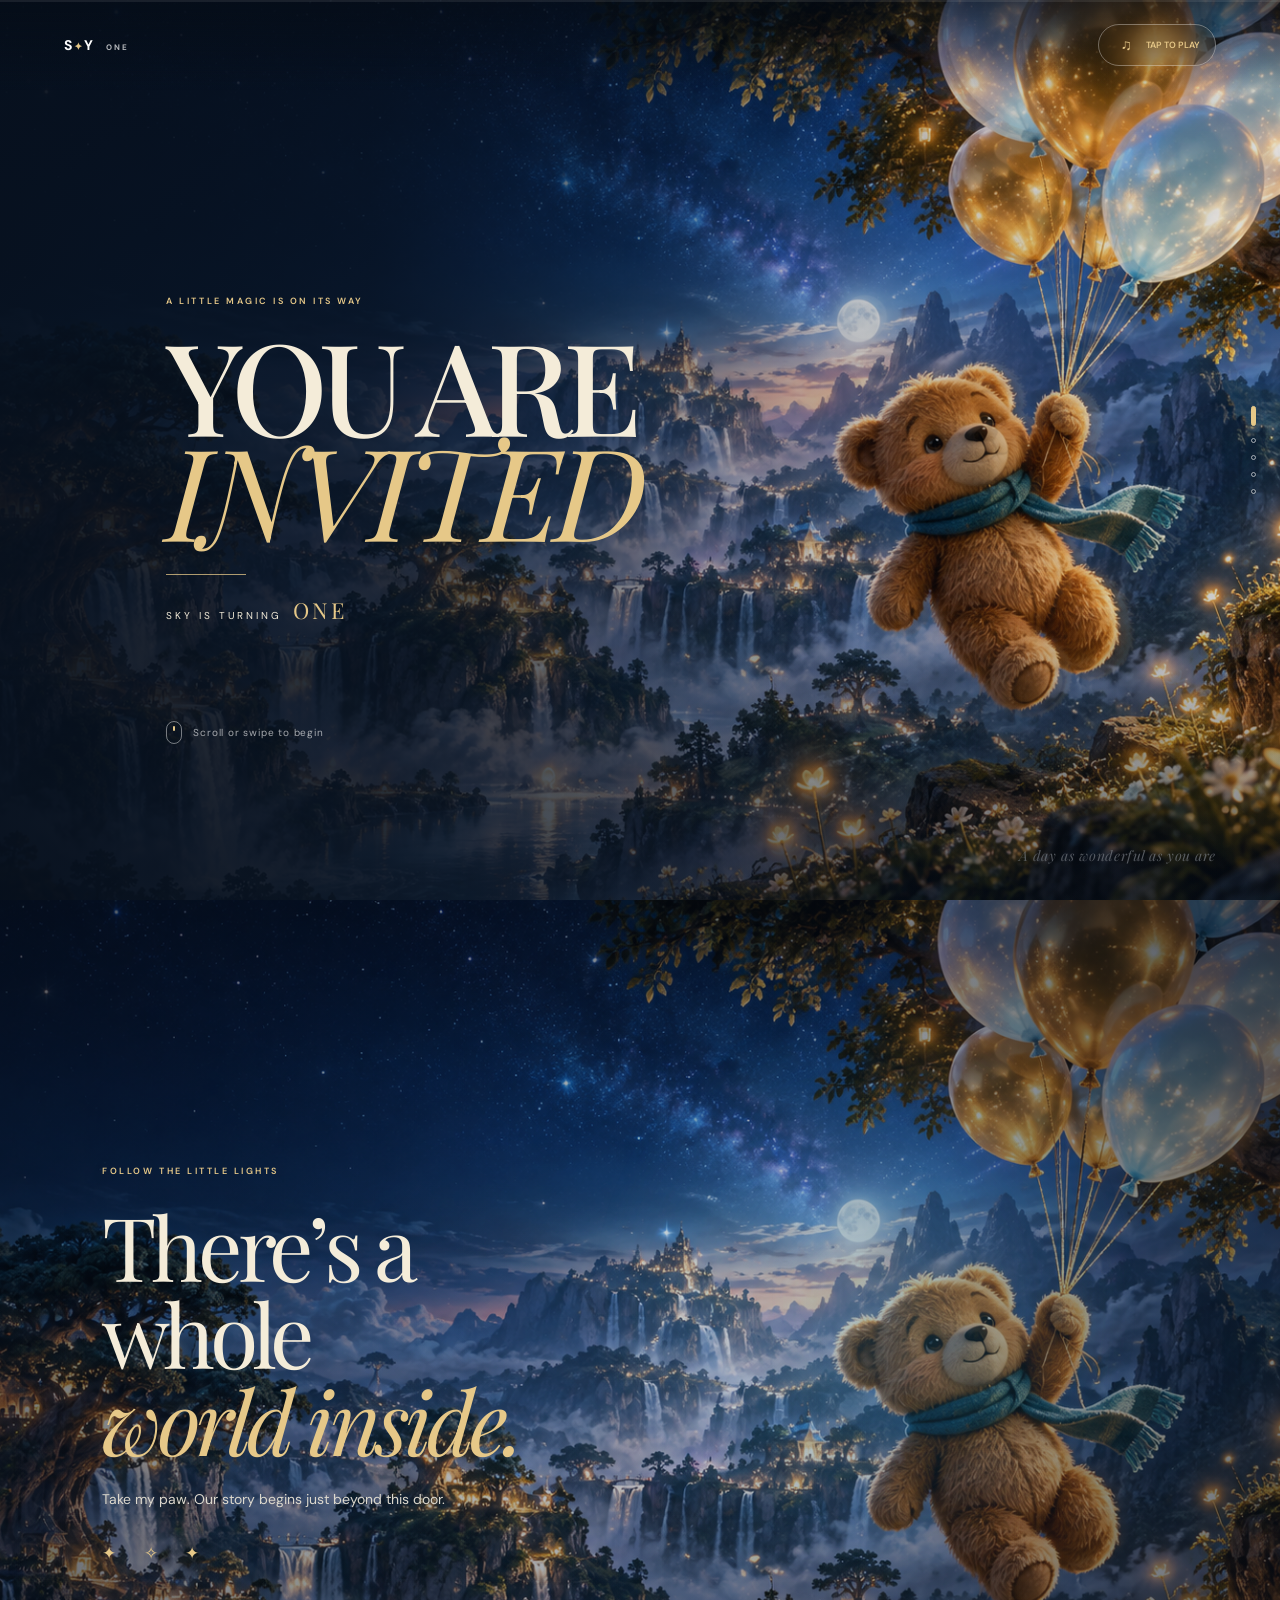
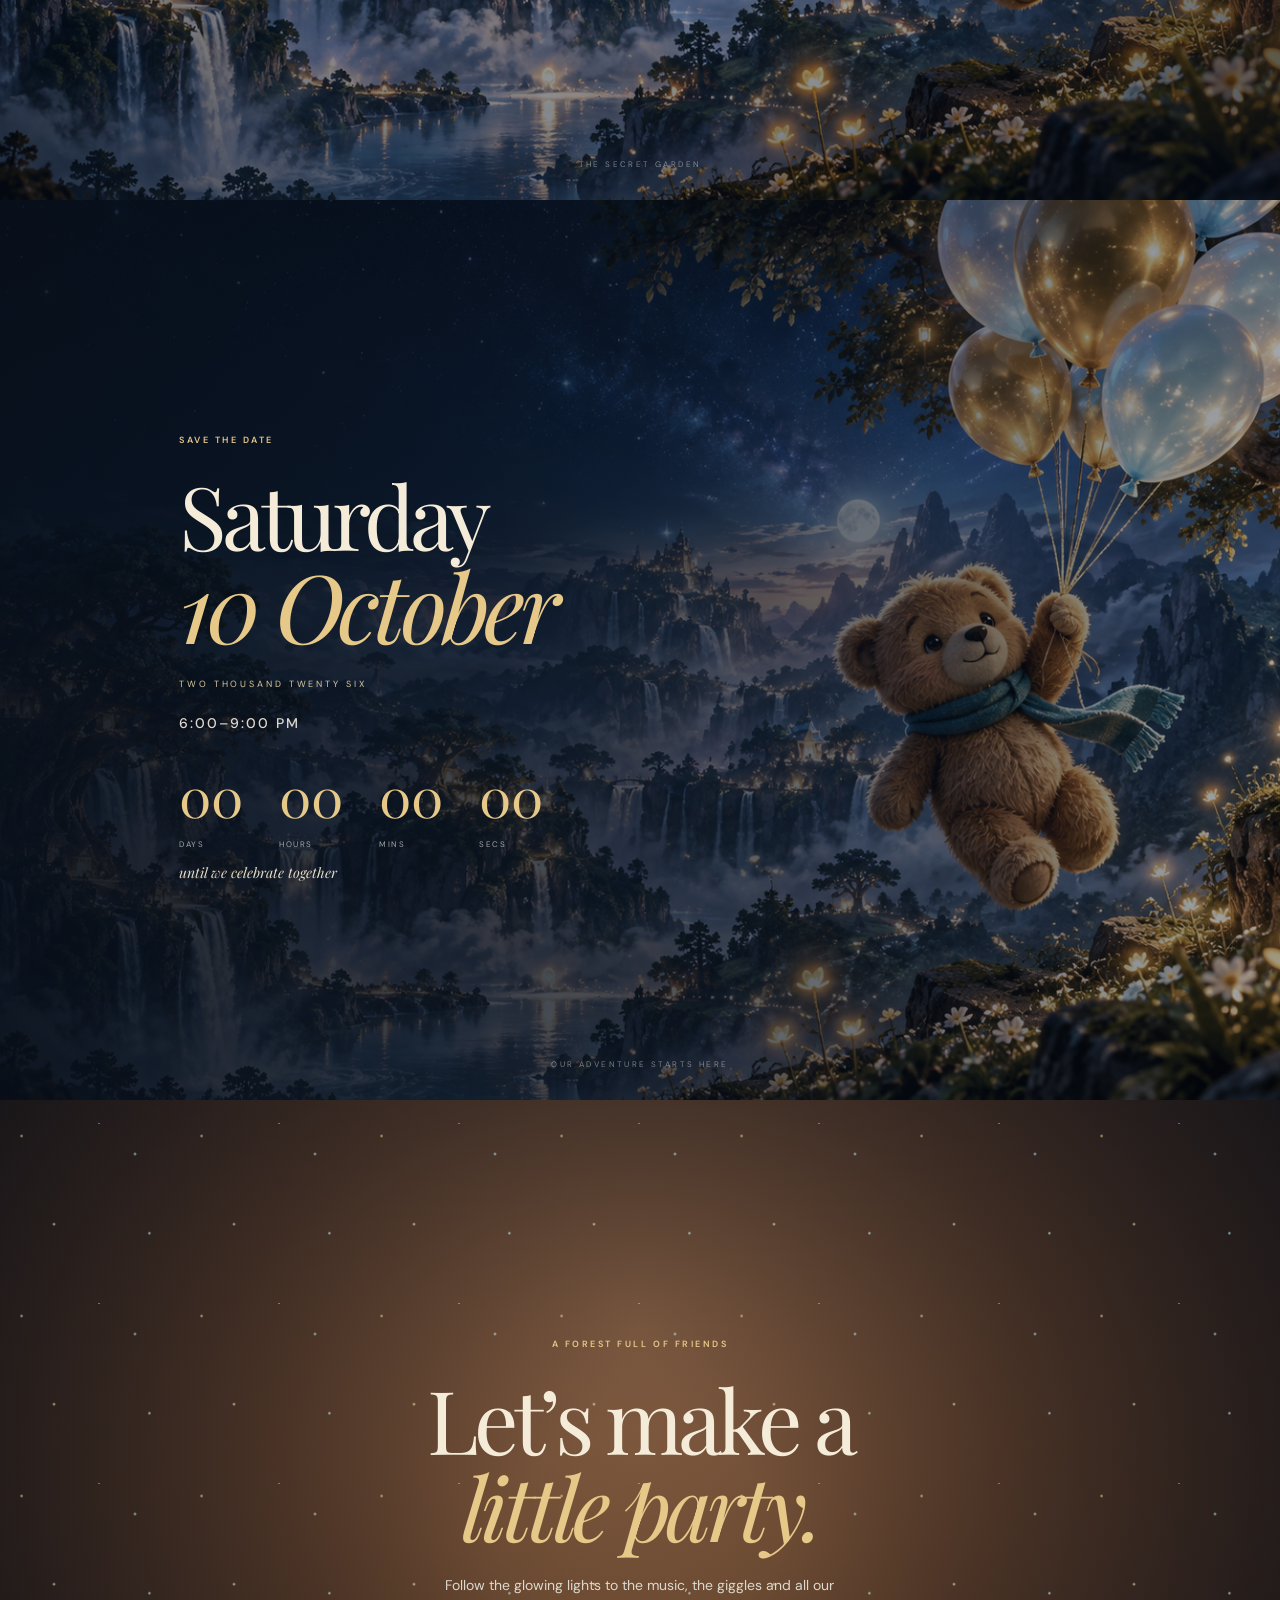
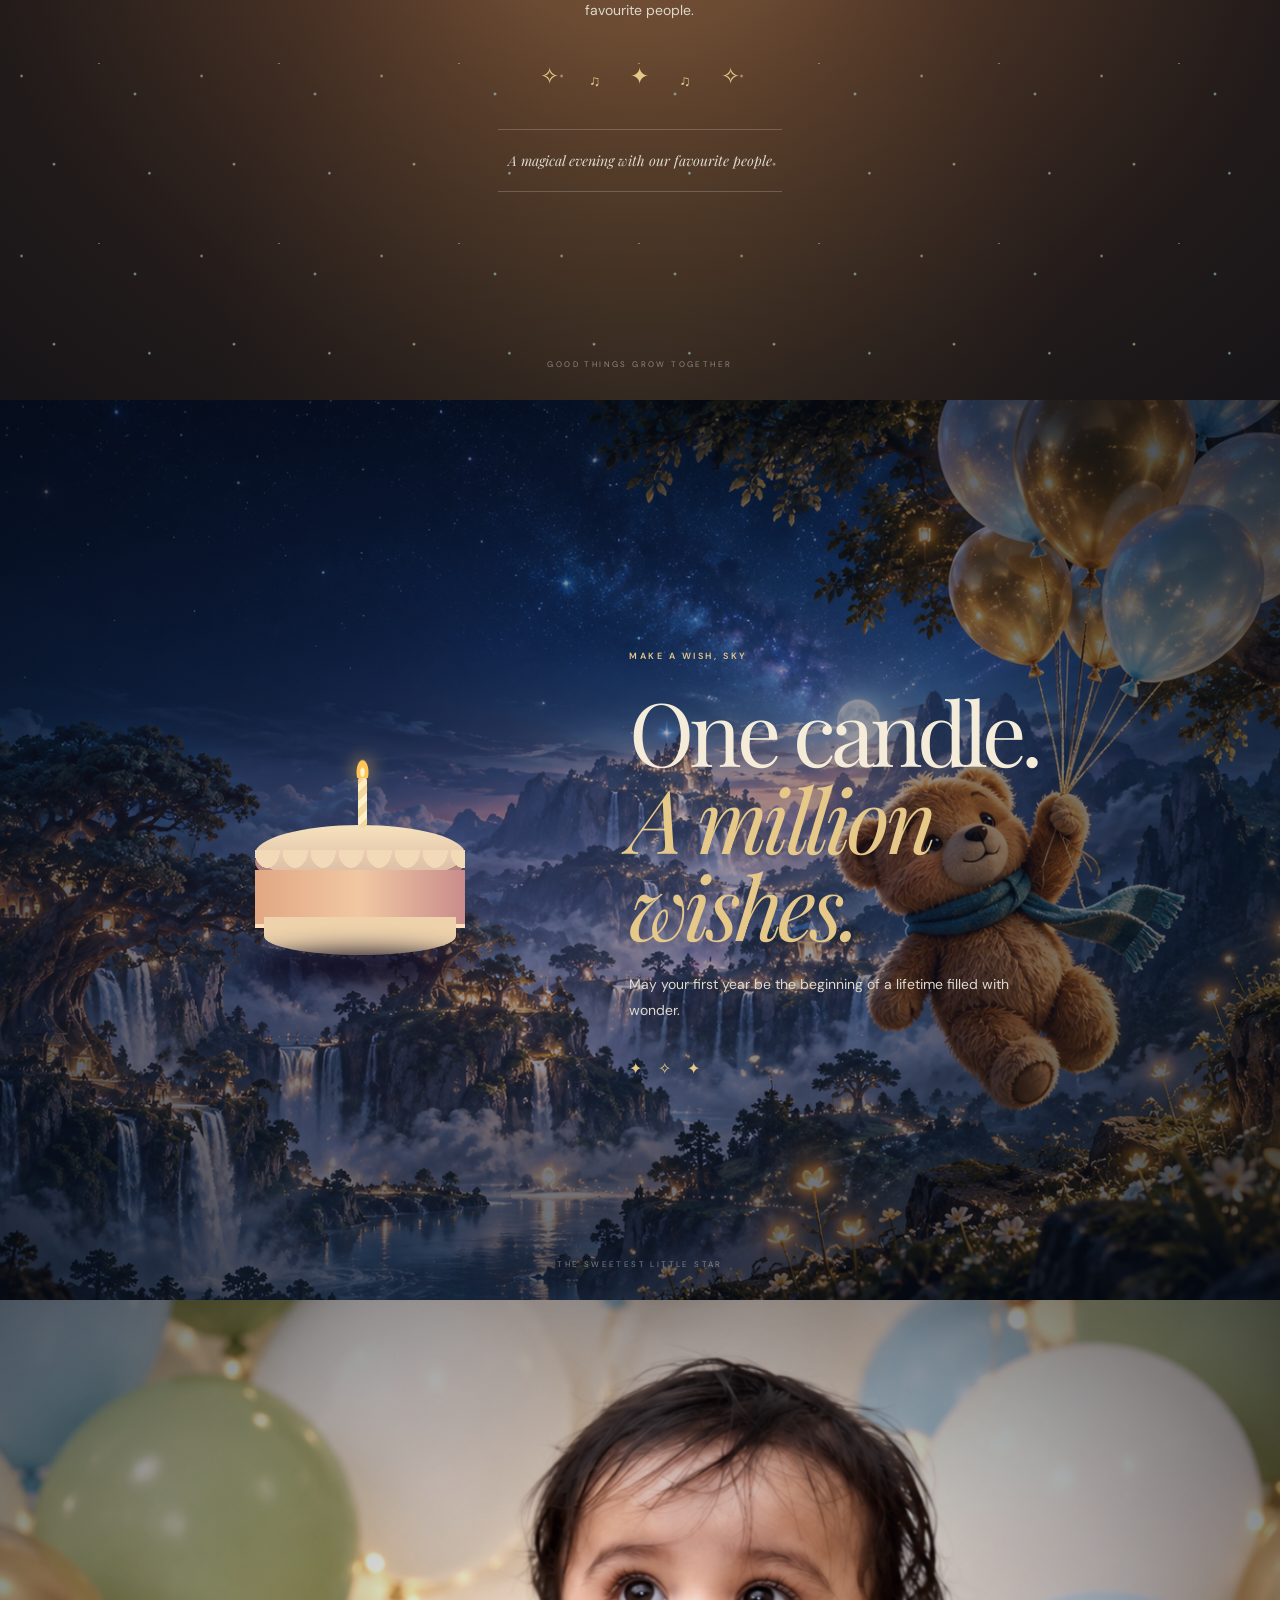
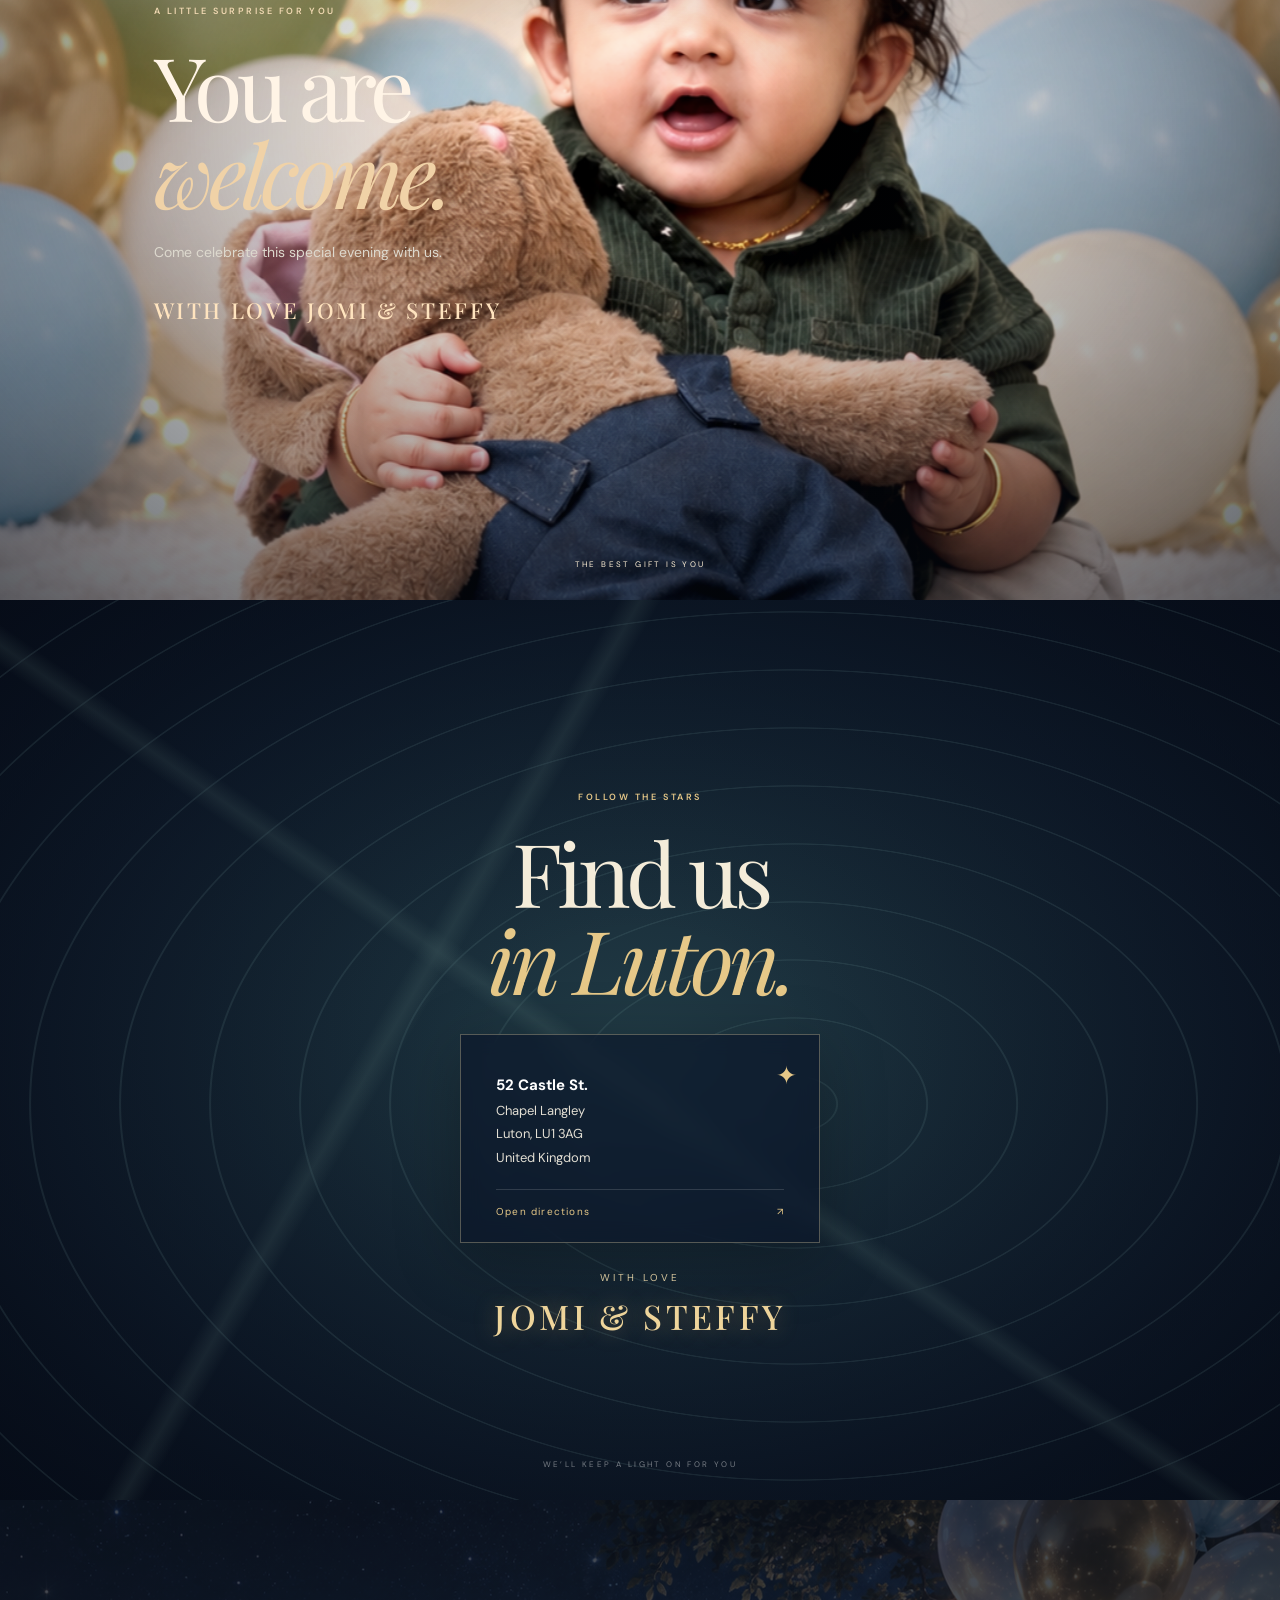
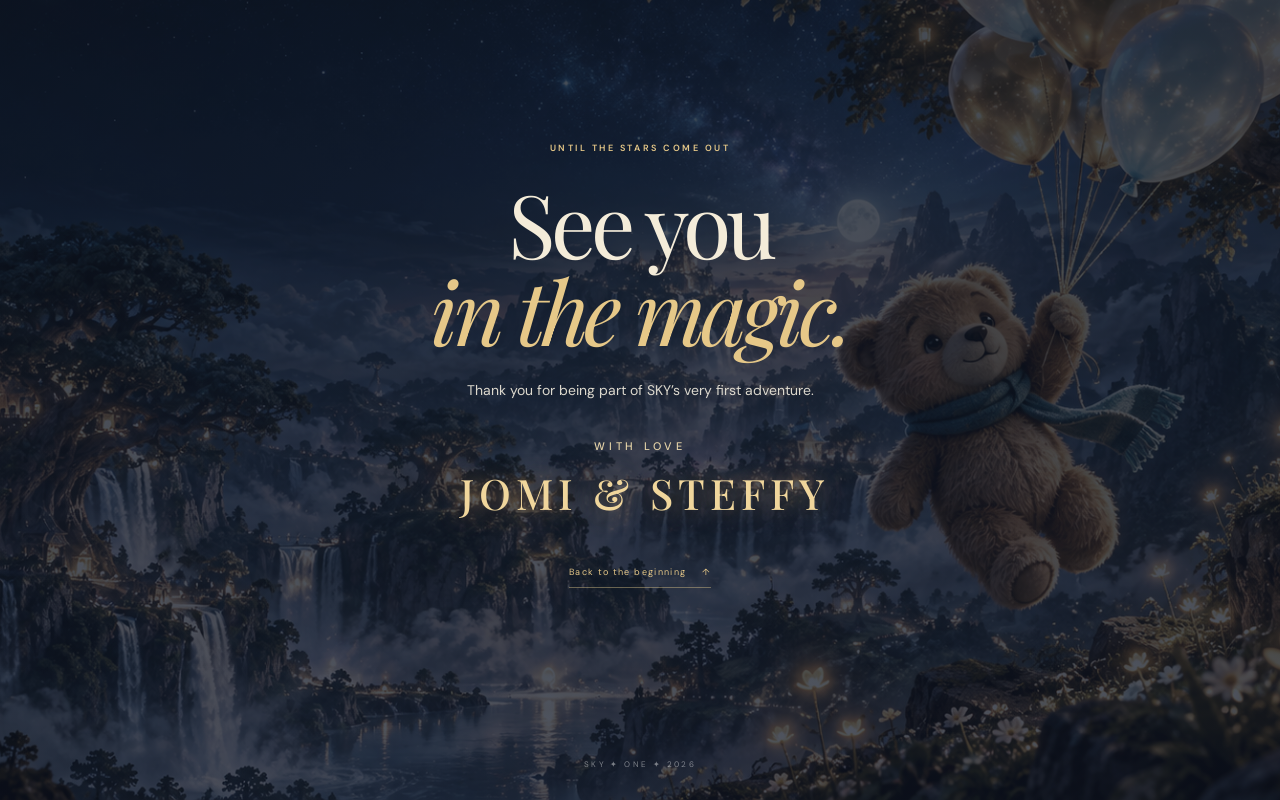
==== index.html @ 5f12236d "Keep the original colours except on page four" ====
<!doctype html>
<html lang="en">
<head>
  <meta charset="utf-8">
  <meta name="viewport" content="width=device-width, initial-scale=1, viewport-fit=cover">
  <meta name="theme-color" content="#07101d">
  <meta name="description" content="Join us in a little enchanted world to celebrate SKY turning one on 10 October 2026.">
  <title>SKY is turning one ✦</title>
  <link rel="preconnect" href="https://fonts.googleapis.com">
  <link rel="preconnect" href="https://fonts.gstatic.com" crossorigin>
  <link href="https://fonts.googleapis.com/css2?family=DM+Sans:wght@400;500;600;700&family=Playfair+Display:wght@400;500;600&display=swap" rel="stylesheet">
  <link rel="stylesheet" href="styles.css"><style>
.bag-scene{isolation:isolate;background:#76533a}.bag-direct-photo{position:absolute;z-index:0;inset:0;width:100%;height:100%;object-fit:cover;object-position:center 37%;transform:scale(1.04);will-change:transform}.bag-scene:after{background:linear-gradient(90deg,#3e291dd9 0%,#513722a8 34%,#6c4a2024 76%),linear-gradient(0deg,#3c281d99,transparent 52%)}.bag-copy{z-index:2;text-align:left;margin-left:4vw;max-width:510px}.bag-copy .bag,.bag-copy .photo-hint{display:none}.bag-copy .eyebrow{color:#f0d8b2}.bag-copy h2 em{color:#f0d2a7}.bag-copy:after{content:"WITH LOVE  JOMI & STEFFY";display:block;margin-top:30px;font:500 22px var(--serif);letter-spacing:.12em;color:#ffe4bf}.bag-scene .scene-note{z-index:3;color:#fff0d6}.bag-scene .reveal{color:#fff4e6}@media(max-width:700px){.bag-direct-photo{object-position:center 32%}.bag-scene:after{background:linear-gradient(0deg,#3e291de8 0%,#51372291 48%,#6c4a2024 100%)}.bag-copy{align-self:flex-end;margin:0 auto 4vh;text-align:center}}
</style><style>
:root{--night:#281c16;--cream:#f6ead8;--gold:#ddba88;--muted:#dbcbb5}html,body{background:#281c16;color:#f6ead8}.scene{background-color:#3d2b20}.scene:after{background:radial-gradient(ellipse at 50% 48%,transparent 10%,#20140dcc 100%)}.hero{background:#4b3527}.hero-art,.scroll-video,.forest-art,.goodbye-art{filter:sepia(.58) saturate(.78) hue-rotate(-7deg)}.shade{background:linear-gradient(90deg,#281a14e8 0%,#352318b8 34%,#4e311d38 72%),linear-gradient(0deg,#281a1488,transparent 45%)}.doorway{background:radial-gradient(ellipse at 70% 50%,#9a7044 0%,#59402f 38%,#281c16 76%)}.door-glow{background:radial-gradient(ellipse,#f2c77a45,transparent 67%)}.date-scene{background:#453326}.forest-art{opacity:.68;filter:sepia(.72) saturate(.66) brightness(.88)}.party-scene{background:radial-gradient(ellipse at 50% 25%,#8a6240,#533a2a 45%,#2c2019 82%)}.party-lights{filter:sepia(.9) saturate(.75);opacity:.8}.cake-scene{background:radial-gradient(ellipse at 33% 55%,#896044,#573b2d 42%,#2b201b 84%)}.cake-scene .scroll-video{filter:sepia(.62) saturate(.78)}.venue{background:radial-gradient(ellipse at 50% 50%,#806046,#513b2c 65%,#2b2019)}.map-lines{filter:sepia(.7);opacity:.42}.goodbye{background:#473426}.goodbye-art{filter:sepia(.72) saturate(.64) brightness(.86);opacity:.7}.topbar{background:linear-gradient(#261811ad,transparent)}.bag-scene{background:#76533a}.bag-scene .bag-direct-photo{filter:sepia(.12) saturate(.9)}.bag-scene:after{background:linear-gradient(90deg,#3e291dc9 0%,#5137229a 34%,#6c4a201e 76%),linear-gradient(0deg,#3c281d82,transparent 52%)}.bag-scene .bag-copy .eyebrow{color:#f0d8b2}.bag-scene .bag-copy h2 em{color:#f0d2a7}.bag-scene .bag-copy:after{color:#ffe4bf}@media(max-width:700px){.shade{background:linear-gradient(0deg,#281a14a8,transparent 48%)}}
</style><style>
:root{--night:#07101d;--cream:#f4ecd9;--gold:#e6c888;--muted:#c9c6bc}html,body{background:#07101d;color:#f4ecd9}.scene{background:#07101d}.scene:after{background:radial-gradient(ellipse at 50% 48%,transparent 15%,#050b16a8 100%)}.hero{background:#0a1422}.hero-art,.scroll-video,.forest-art,.goodbye-art{filter:none}.shade{background:linear-gradient(90deg,#07101df2 0%,#07101dce 29%,#07101d45 61%,#07101d16 100%),linear-gradient(0deg,#07101d88,transparent 33%)}.doorway{background:radial-gradient(ellipse at 70% 50%,#244b63 0%,#101f32 35%,#07101d 72%)}.door-glow{background:radial-gradient(ellipse,#51c3eb28,transparent 67%)}.date-scene{background:#081323}.forest-art{filter:saturate(.78);opacity:.73}.party-scene{background:radial-gradient(ellipse at 50% 25%,#876044,#5b3d2a 42%,#38271d 78%)}.party-lights{filter:none;opacity:.7}.cake-scene{background:radial-gradient(ellipse at 33% 55%,#4c3451,#1a1a32 38%,#080e1b 80%)}.cake-scene .scroll-video{filter:none;opacity:.62}.venue{background:radial-gradient(ellipse at 50% 50%,#213b45,#101d2d 65%,#080e1b)}.map-lines{filter:none;opacity:.3}.goodbye{background:#101b2d}.goodbye-art{filter:saturate(.65);opacity:.67}.topbar{background:linear-gradient(#050c16aa,transparent)}.bag-scene{background:#76533a}.bag-scene .bag-direct-photo{filter:sepia(.12) saturate(.9)}@media(max-width:700px){.shade{background:linear-gradient(90deg,#07101de8 0%,#07101d9c 49%,#07101d55 100%),linear-gradient(0deg,#07101d88,transparent 45%)}}
</style>



</head>
<body>
  <div class="progress"><i></i></div>
  <header class="topbar"><a class="wordmark" href="#home">S<span>✦</span>Y <small>ONE</small></a><button class="sound" id="music-toggle" type="button" aria-label="Play birthday music"><span class="music-icon">♫</span> <span id="music-label">PLAY MUSIC</span></button></header>
  <audio id="birthday-music" src="assets/sky-birthday-music.mp3" autoplay loop preload="auto"></audio>
  <main>
    <section class="scene hero" id="home" data-scene="0">
      <div class="hero-art"></div><video class="scroll-video" data-scroll-video muted playsinline preload="auto" poster="assets/sky-enchanted-forest.png"><source src="assets/sky-flight.mp4" type="video/mp4"></video><div class="shade"></div>
      <div class="fireworks" aria-hidden="true"><b></b><b></b><b></b></div>
      <div class="hero-copy reveal"><p class="eyebrow">A LITTLE MAGIC IS ON ITS WAY</p><h1>YOU ARE<br><em>INVITED</em></h1><div class="fine-line"></div><p class="turning">SKY IS TURNING <strong>ONE</strong></p><p class="scroll-hint"><span class="mouse"></span> Scroll or swipe to begin</p></div>
      <div class="hero-caption">A day as wonderful as you are</div>
    </section>
    <section class="scene doorway" id="door" data-scene="1">
      <video class="scroll-video" data-scroll-video muted playsinline preload="auto" poster="assets/sky-enchanted-forest.png"><source src="assets/sky-door.mp4" type="video/mp4"></video><div class="door-glow"></div>
      <div class="scene-copy reveal"><p class="eyebrow">FOLLOW THE LITTLE LIGHTS</p><h2>There’s a whole<br><em>world inside.</em></h2><p>Take my paw. Our story begins just beyond this door.</p><div class="tiny-stars">✦　✧　✦</div></div>
      <div class="scene-note">THE SECRET GARDEN</div>
    </section>
    <section class="scene date-scene" id="date" data-scene="2">
      <div class="forest-art"></div><div class="scene-copy date-copy reveal"><p class="eyebrow">SAVE THE DATE</p><h2>Saturday<br><em>10 October</em></h2><p class="year">TWO THOUSAND TWENTY SIX</p><p class="party-time">6:00–9:00 PM</p><div class="countdown" aria-label="Countdown to the birthday"><div><strong id="days">—</strong><small>DAYS</small></div><div><strong id="hours">—</strong><small>HOURS</small></div><div><strong id="minutes">—</strong><small>MINS</small></div><div><strong id="seconds">—</strong><small>SECS</small></div></div><p class="count-note">until we celebrate together</p></div>
      <div class="scene-note">OUR ADVENTURE STARTS HERE</div>
    </section>
    <section class="scene party-scene" id="party" data-scene="3">
      <div class="party-lights"></div><div class="scene-copy centered reveal"><p class="eyebrow">A FOREST FULL OF FRIENDS</p><h2>Let’s make a<br><em>little party.</em></h2><p>Follow the glowing lights to the music, the giggles and all our favourite people.</p><div class="party-icons"><span>✧</span><span>♫</span><span>✦</span><span>♫</span><span>✧</span></div><p class="detail-pill">A magical evening with our favourite people</p></div>
      <div class="scene-note">GOOD THINGS GROW TOGETHER</div>
    </section>
    <section class="scene cake-scene" id="cake" data-scene="4">
      <video class="scroll-video" data-scroll-video muted playsinline preload="auto" poster="assets/sky-enchanted-forest.png"><source src="assets/sky-cake-journey.mp4" type="video/mp4"></video><div class="cake-wrap"><div class="candle"><i></i></div><div class="cake"><div class="icing"></div><div class="cake-band"></div><div class="cake-base"></div></div><div class="cake-shadow"></div></div>
      <div class="scene-copy cake-copy reveal"><p class="eyebrow">MAKE A WISH, SKY</p><h2>One candle.<br><em>A million wishes.</em></h2><p>May your first year be the beginning of a lifetime filled with wonder.</p><div class="cake-sparkle">✦　✧　✦</div></div>
      <div class="scene-note">THE SWEETEST LITTLE STAR</div>
    </section>
    <section class="scene bag-scene" id="photo" data-scene="5">
      <img class="bag-direct-photo" src="assets/sky-photo.png" alt="SKY smiling with a teddy bear at a birthday celebration"><div class="scene-copy bag-copy reveal"><p class="eyebrow">A LITTLE SURPRISE FOR YOU</p><h2>You are<br><em>welcome.</em></h2><p>Come celebrate this special evening with us.</p><div class="bag" aria-label="A birthday bag opening to reveal Sky’s photo"><div class="bag-photo"><img src="assets/sky-photo.png" alt="SKY smiling with a teddy bear at a birthday celebration"></div><div class="bag-body"><span class="bag-star">✦</span><span class="bag-handle"></span></div><div class="bag-flap"><span>✦</span></div></div><p class="photo-hint">Our little birthday star, SKY ✦</p></div>
      <div class="scene-note">THE BEST GIFT IS YOU</div>
    </section>
    <section class="scene venue" id="venue" data-scene="6">
      <div class="map-lines"></div><div class="scene-copy centered reveal"><p class="eyebrow">FOLLOW THE STARS</p><h2>Find us<br><em>in Luton.</em></h2><div class="address-card"><span class="pin">✦</span><p><strong>52 Castle St.</strong><br>Chapel Langley<br>Luton, LU1 3AG<br>United Kingdom</p><a target="_blank" rel="noopener" href="https://maps.google.com/maps/place//data=!4m2!3m1!1s0x487648431d119815:0x6990cb33148c9e13?entry=s&amp;sa=X&amp;ved=2ahUKEwjpnbjJ34-XAxV6RZ8JHcIdHlcQ4kB6BAgVEAA&amp;hl=en">Open directions <span>↗</span></a></div><div class="host-line"><span>WITH LOVE</span><strong>JOMI &amp; STEFFY</strong></div></div>
      <div class="scene-note">WE’LL KEEP A LIGHT ON FOR YOU</div>
    </section>
    <section class="scene goodbye" id="goodbye" data-scene="7">
      <div class="goodbye-art"></div><div class="scene-copy centered reveal"><p class="eyebrow">UNTIL THE STARS COME OUT</p><h2>See you<br><em>in the magic.</em></h2><p>Thank you for being part of SKY’s very first adventure.</p><div class="signature"><span>WITH LOVE</span><strong>JOMI &amp; STEFFY</strong></div><a class="back-top" href="#home">Back to the beginning <span>↑</span></a></div>
      <div class="scene-note">SKY ✦ ONE ✦ 2026</div>
    </section>
  </main>
  <nav class="chapters" aria-label="Invitation chapters"><a href="#home" aria-label="Beginning"></a><a href="#date" aria-label="Date"></a><a href="#party" aria-label="Party"></a><a href="#photo" aria-label="Birthday photo"></a><a href="#venue" aria-label="Venue"></a></nav>
  <script src="script.js"></script><script>
const birthdayPhoto=document.querySelector(".bag-direct-photo");function zoomBirthdayPhoto(){if(!birthdayPhoto)return;const rect=birthdayPhoto.closest(".scene").getBoundingClientRect();const amount=Math.max(0,Math.min(1,-rect.top/rect.height));birthdayPhoto.style.transform=`scale(${1.04+amount*.16})`}addEventListener("scroll",zoomBirthdayPhoto,{passive:true});addEventListener("resize",zoomBirthdayPhoto,{passive:true});zoomBirthdayPhoto();
</script>

</body>
</html>
---- styles.css ----
:root{--night:#07101d;--cream:#f4ecd9;--gold:#e6c888;--muted:#c9c6bc;--serif:'Playfair Display',Georgia,serif;--sans:'DM Sans',sans-serif}*{box-sizing:border-box}html{scroll-behavior:smooth;scroll-snap-type:y proximity;background:var(--night)}body{margin:0;background:var(--night);color:var(--cream);font-family:var(--sans);font-weight:400;overflow-x:hidden}a{color:inherit;text-decoration:none}.progress{position:fixed;z-index:20;top:0;left:0;right:0;height:2px;background:#ffffff15}.progress i{height:100%;display:block;width:0;background:var(--gold);box-shadow:0 0 14px #e6c888aa}.topbar{position:fixed;z-index:15;top:0;left:0;right:0;padding:24px 5vw;display:flex;justify-content:space-between;align-items:center;color:#fff;background:linear-gradient(#050c16aa,transparent);letter-spacing:.18em;font-size:11px}.wordmark{font-weight:700;font-size:14px}.wordmark span{color:var(--gold);font-size:10px}.wordmark small{font-size:8px;margin-left:6px;opacity:.7;letter-spacing:.25em}.sound{border:1px solid #ffffff55;border-radius:30px;padding:10px 15px;backdrop-filter:blur(12px);font-size:9px}.sound span{color:var(--gold);margin-left:7px}.scene{position:relative;min-height:100svh;scroll-snap-align:start;overflow:hidden;display:flex;align-items:center;padding:110px 8vw 80px;background:#07101d}.scene:after{content:"";position:absolute;inset:0;pointer-events:none;background:radial-gradient(ellipse at 50% 48%,transparent 15%,#050b16a8 100%);z-index:0}.scene>*{z-index:1}.hero{background:#0a1422}.hero-art,.shade{position:absolute;inset:0}.hero-art{background-image:url('assets/sky-enchanted-forest.png');background-size:cover;background-position:center 45%;transform:scale(1.03);animation:drift 18s ease-in-out infinite alternate}.shade{background:linear-gradient(90deg,#07101df2 0%,#07101dce 29%,#07101d45 61%,#07101d16 100%),linear-gradient(0deg,#07101d88,transparent 33%)}.hero-copy{position:relative;margin-left:5vw;max-width:600px;z-index:2}.eyebrow{font-size:9px;letter-spacing:.28em;color:var(--gold);font-weight:600;margin:0 0 25px}.hero h1{font:500 clamp(68px,10vw,144px)/.82 var(--serif);letter-spacing:-.065em;margin:0 0 32px;text-transform:uppercase}.hero h1 em,.scene h2 em{font-weight:400;color:var(--gold);text-transform:none;letter-spacing:-.055em}.fine-line{height:1px;width:80px;background:var(--gold);margin-bottom:20px;opacity:.75}.turning{font-size:10px;letter-spacing:.29em}.turning strong{font:400 22px var(--serif);color:var(--gold);padding-left:5px}.scroll-hint{position:absolute;top:calc(100% + 76px);white-space:nowrap;font-size:10px;letter-spacing:.08em;color:#ffffffa0;display:flex;align-items:center;gap:11px}.mouse{width:16px;height:23px;border:1px solid #ffffff70;border-radius:12px;display:block;position:relative}.mouse:after{content:"";position:absolute;width:2px;height:5px;background:var(--gold);left:6px;top:4px;border-radius:2px;animation:scroll 1.4s infinite}.hero-caption{position:absolute;bottom:35px;right:5vw;font:italic 14px var(--serif);color:#ffffffa8;letter-spacing:.04em}.fireworks{position:absolute;inset:0;pointer-events:none}.fireworks b{position:absolute;width:100px;height:100px;border-radius:50%;background:repeating-conic-gradient(from 0deg,transparent 0 9deg,#efcf8d 10deg 11deg,transparent 12deg 22deg);mask:radial-gradient(circle,transparent 0 12px,#000 13px 14px,transparent 15px);opacity:0;animation:firework 5s ease-out infinite}.fireworks b:nth-child(1){left:48%;top:22%;animation-delay:1s}.fireworks b:nth-child(2){left:78%;top:30%;transform:scale(.68);animation-delay:2.3s}.fireworks b:nth-child(3){left:63%;top:53%;transform:scale(.48);animation-delay:3.7s}.scene-copy{position:relative;z-index:2;max-width:500px}.scene h2{font:400 clamp(46px,7vw,88px)/.99 var(--serif);letter-spacing:-.06em;margin:0 0 24px}.scene-copy>p:not(.eyebrow){font-size:14px;line-height:1.8;color:#ddd9ce;max-width:385px}.centered{margin:auto;text-align:center}.centered>p:not(.eyebrow){margin:0 auto;max-width:410px}.scene-note{position:absolute;bottom:31px;left:50%;transform:translateX(-50%);font-size:8px;letter-spacing:.3em;color:#ffffff70;white-space:nowrap}.doorway{background:radial-gradient(ellipse at 70% 50%,#244b63 0%,#101f32 35%,#07101d 72%)}.door-glow{position:absolute;width:45vw;height:70vh;right:10%;top:10%;background:radial-gradient(ellipse,#51c3eb28,transparent 67%);filter:blur(8px);animation:pulse 5s infinite alternate}.door-frame{position:absolute;right:18%;top:50%;transform:translateY(-50%);height:min(62vh,570px);aspect-ratio:.56;border:2px solid #b1d9dbb0;border-radius:48% 48% 3px 3px;padding:13px;box-shadow:0 0 40px #57c6ef50,inset 0 0 20px #a0e6ff2a;perspective:900px}.door-leaf{position:absolute;inset:14px;border-radius:48% 48% 2px 2px;background:linear-gradient(90deg,#123e63,#276b89 48%,#103957);border:1px solid #b8e8ec80;transform-origin:left center;transition:transform 1.8s cubic-bezier(.2,.7,.2,1);box-shadow:inset 0 0 32px #8ee8ff35}.doorway.is-active .door-leaf{transform:rotateY(-39deg)}.door-arch{position:absolute;inset:8% 11%;border:1px solid #a5d6d7a6;border-radius:48% 48% 3px 3px}.knob{position:absolute;right:13%;top:56%;width:8px;height:8px;background:#f0d296;border-radius:50%;box-shadow:0 0 12px #ffe49e}.rune{position:absolute;color:#d6f5ee;font-style:normal;text-shadow:0 0 12px #c2f5ff}.r1{top:25%;left:35%}.r2{top:43%;left:58%}.scene-copy p{transition-delay:.1s}.tiny-stars{color:var(--gold);font-size:17px;margin-top:30px;letter-spacing:.3em}.date-scene{background:#081323}.forest-art{position:absolute;inset:0;background:linear-gradient(90deg,#07101de8 0%,#07101d9c 50%,#07101d20),url('assets/sky-enchanted-forest.png') center 55%/cover;filter:saturate(.78);opacity:.73}.date-copy{margin-left:6vw}.date-copy h2 em{font-size:1.08em}.year{font-size:9px!important;letter-spacing:.32em;margin-top:0!important;color:#d9c99f!important}.countdown{display:flex;gap:clamp(13px,3vw,36px);margin:40px 0 10px}.countdown div{display:flex;flex-direction:column;min-width:51px}.countdown strong{font:400 clamp(32px,5vw,54px) var(--serif);color:var(--gold)}.countdown small{font-size:8px;letter-spacing:.19em;color:#ffffff9c;margin-top:7px}.count-note{font:italic 14px var(--serif)!important;color:#e5ddc9!important}.party-scene{background:radial-gradient(ellipse at 50% 25%,#36566a,#10253a 42%,#081321 78%)}.party-lights{position:absolute;inset:0;background:radial-gradient(2px 2px at 12% 20%,#f7dca4,transparent),radial-gradient(2px 2px at 75% 30%,#c3f4ff,transparent),radial-gradient(2px 2px at 30% 69%,#fff1bf,transparent),radial-gradient(2px 2px at 83% 74%,#c3f4ff,transparent),radial-gradient(1px 1px at 55% 13%,#fff,transparent);background-size:180px 180px;opacity:.7;animation:float 10s linear infinite}.party-scene:before{content:"";position:absolute;inset:0;background:radial-gradient(ellipse at 50% 100%,#b58e4a35,transparent 47%)}.party-icons{display:flex;justify-content:center;gap:30px;color:var(--gold);font-size:23px;margin:38px 0}.party-icons span:nth-child(even){font-size:15px;align-self:flex-end}.detail-pill{border-top:1px solid #ffffff32;border-bottom:1px solid #ffffff32;padding:18px 10px!important;font:italic 15px var(--serif);display:inline-block}.cake-scene{background:radial-gradient(ellipse at 33% 55%,#4c3451,#1a1a32 38%,#080e1b 80%)}.cake-wrap{position:absolute;left:18%;top:40%;width:260px;height:260px;transform:translateY(-20%);filter:drop-shadow(0 20px 30px #0008)}.cake{position:absolute;top:65px;left:25px;width:210px;height:130px}.icing{position:absolute;top:0;left:0;width:210px;height:58px;border-radius:50%;background:linear-gradient(#f6e1bd,#d8b6a2);box-shadow:0 8px 0 #b68681}.icing:after{content:"";position:absolute;left:0;right:0;top:25px;height:25px;background:radial-gradient(ellipse 13px 18px at 12px 0,#f2d9b8 98%,transparent 100%) repeat-x;background-size:28px 32px}.cake-band{position:absolute;top:45px;height:58px;width:210px;background:linear-gradient(90deg,#e2a783,#f1c8a3,#c98c8b);border-bottom:4px solid #ffe0be}.cake-base{position:absolute;top:92px;left:9px;width:192px;height:38px;border-radius:0 0 50% 50%;background:#eed2ac}.candle{position:absolute;z-index:2;left:128px;top:16px;width:9px;height:52px;background:repeating-linear-gradient(135deg,#f2d99d 0 6px,#fff0ca 6px 12px);border-radius:5px}.candle i{position:absolute;left:-2px;top:-17px;width:13px;height:19px;background:radial-gradient(ellipse at 50% 70%,#fff6c7 0 18%,#ffc558 30% 60%,transparent 70%);filter:drop-shadow(0 0 10px #ffc55d);animation:flicker .25s infinite alternate}.cake-shadow{position:absolute;bottom:38px;left:20px;width:220px;height:30px;background:#100c20;border-radius:50%;filter:blur(12px)}.cake-copy{margin-left:49%;max-width:520px}.cake-sparkle{color:var(--gold);margin-top:35px}.memories{background:radial-gradient(ellipse at 50% 20%,#274957,#101d2e 55%,#080e1b)}.photo-grid{display:flex;justify-content:center;gap:13px;margin:34px auto 18px;max-width:600px}.photo-card{height:170px;flex:1;max-width:180px;border:1px solid #e8d6a780;border-radius:100px 100px 5px 5px;position:relative;overflow:hidden;box-shadow:0 10px 30px #0004}.photo-card:before{content:"✦";position:absolute;top:35%;left:50%;transform:translate(-50%,-50%);font-size:32px;color:#ffe1a2;text-shadow:0 0 20px #ffe1a2}.photo-card:after{content:"";position:absolute;inset:35% 0 0;background:linear-gradient(transparent,#0b1824d9)}.photo-card span{position:absolute;z-index:1;bottom:17px;left:0;right:0;font:italic 13px var(--serif)}.p1{background:radial-gradient(ellipse at 50% 38%,#ffde9b44,#385973 68%)}.p2{background:radial-gradient(ellipse at 40% 45%,#ffbc8d50,#70485b 68%)}.p3{background:radial-gradient(ellipse at 50% 44%,#d8f9dc4a,#28585c 68%)}.photo-hint{font:italic 13px var(--serif)!important;color:#d2c8b5!important}.venue{background:radial-gradient(ellipse at 50% 50%,#213b45,#101d2d 65%,#080e1b)}.map-lines{position:absolute;inset:-10%;opacity:.3;background:repeating-radial-gradient(ellipse at 60% 55%,transparent 0 42px,#95c6c158 43px 44px,transparent 45px 90px),linear-gradient(35deg,transparent 47%,#92b8aa55 48%,transparent 49%),linear-gradient(120deg,transparent 37%,#92b8aa55 38%,transparent 39%)}.address-card{position:relative;margin:32px auto 23px;padding:24px 35px;width:min(360px,85vw);border:1px solid #e8d6a755;background:#0a1429a6;backdrop-filter:blur(10px);text-align:left;box-shadow:0 16px 60px #0004}.address-card p{line-height:1.8;font-size:13px;color:#e3dfd4}.address-card strong{font-size:15px;color:#fff}.pin{position:absolute;right:22px;top:24px;color:var(--gold);font-size:25px}.address-card a{display:block;margin-top:20px;border-top:1px solid #ffffff24;padding-top:15px;font-size:10px;letter-spacing:.12em;color:var(--gold)}.address-card a span{float:right}.host-line{font-size:10px!important;letter-spacing:.14em}.host-line strong,.signature strong{color:var(--gold);letter-spacing:.18em}.rsvp{background:radial-gradient(ellipse at 50% 40%,#343454,#11182b 50%,#080e1b)}.rsvp-orb{position:absolute;width:500px;height:500px;left:50%;top:50%;transform:translate(-50%,-55%);border:1px solid #dec98719;border-radius:50%;box-shadow:0 0 120px #ab87f01a,inset 0 0 100px #f5d58b08}.rsvp-orb:before,.rsvp-orb:after{content:"";position:absolute;inset:35px;border:1px solid #dec98712;border-radius:50%}.rsvp-orb:after{inset:75px}.rsvp form{display:flex;flex-direction:column;text-align:left;margin:28px auto 0;width:min(370px,83vw)}.rsvp label{font-size:9px;letter-spacing:.18em;color:#ddc990;margin:13px 0 7px}.rsvp input,.rsvp select{width:100%;padding:14px 13px;color:white;background:#10172b;border:1px solid #ffffff30;border-radius:2px;font:12px var(--sans);outline:none}.rsvp input:focus,.rsvp select:focus{border-color:var(--gold)}.rsvp select option{background:#10172b}.rsvp button{margin-top:20px;border:0;background:var(--gold);color:#1b1920;padding:15px;font:600 10px var(--sans);letter-spacing:.14em;cursor:pointer}.rsvp button span{float:right}.rsvp-note{font-size:9px!important;color:#ffffff77!important;margin:13px auto!important}.goodbye{background:#101b2d}.goodbye-art{position:absolute;inset:0;background:linear-gradient(#0a1220a6,#11172c99),url('assets/sky-enchanted-forest.png') center 30%/cover;filter:saturate(.65);opacity:.67}.signature{margin-top:36px;font:italic 15px var(--serif)}.signature strong{font:600 9px var(--sans);font-style:normal;margin-left:9px}.back-top{display:inline-block;margin-top:45px;font-size:9px;letter-spacing:.15em;color:var(--gold);border-bottom:1px solid #d9c28770;padding-bottom:9px}.back-top span{margin-left:12px}.chapters{position:fixed;z-index:10;right:24px;top:50%;transform:translateY(-50%);display:flex;flex-direction:column;gap:12px}.chapters a{width:5px;height:5px;border:1px solid #fff9;border-radius:50%;transition:.3s}.chapters a.active{height:20px;border-radius:5px;background:var(--gold);border-color:var(--gold)}.reveal{opacity:0;transform:translateY(22px);transition:opacity 1s ease,transform 1s cubic-bezier(.2,.7,.2,1)}.scene.active .reveal{opacity:1;transform:translateY(0)}.scene.active .hero-copy{transition-delay:.3s}.scene.active .door-frame{animation:arrive 1.2s both}.scene.active .cake-wrap{animation:arrive 1.2s both}@keyframes drift{to{transform:scale(1.1) translate(-1%,1%)}}@keyframes firework{0%{opacity:0;transform:scale(.15)}12%{opacity:.65}58%{opacity:.45;transform:scale(1)}100%{opacity:0;transform:scale(1.3)}}@keyframes scroll{to{transform:translateY(8px);opacity:0}}@keyframes pulse{to{opacity:.55;transform:scale(1.14)}}@keyframes float{to{background-position:0 180px}}@keyframes flicker{to{transform:scale(.85,1.12);filter:drop-shadow(0 0 15px #ffc55d)}}@keyframes arrive{from{opacity:.2;filter:blur(7px);transform:translateY(14px)}to{opacity:1;filter:blur(0);transform:translateY(0)}}@media(max-width:700px){.topbar{padding:17px 20px}.scene{min-height:100svh;padding:100px 25px 74px}.hero-art{background-position:60% center}.shade{background:linear-gradient(90deg,#07101de8 0%,#07101d9c 49%,#07101d55 100%),linear-gradient(0deg,#07101d88,transparent 45%)}.hero-copy{margin:0 0 10vh 2vw}.hero h1{font-size:clamp(68px,18vw,110px)}.hero-caption{right:20px;bottom:23px;font-size:12px}.scroll-hint{top:calc(100% + 45px)}.door-frame{right:10%;top:51%;height:45vh;opacity:.8}.doorway .scene-copy{align-self:flex-start;margin-top:14vh;max-width:75%}.doorway .scene-copy p:not(.eyebrow){max-width:260px}.date-scene{align-items:flex-end;padding-bottom:17vh}.forest-art{background-position:59% center}.date-copy{margin:0 0 0 1vw}.date-copy h2{font-size:clamp(48px,12vw,72px)}.countdown{gap:16px;margin-top:30px}.countdown strong{font-size:36px}.countdown div{min-width:43px}.cake-wrap{left:50%;top:18%;transform:translateX(-50%) scale(.78)}.cake-copy{margin:44vh auto 0;text-align:center}.cake-copy>p:not(.eyebrow){margin:auto}.photo-grid{gap:8px}.photo-card{height:145px}.photo-card span{font-size:11px}.scene h2{font-size:clamp(46px,12vw,70px)}.chapters{right:10px;gap:10px}.chapters a{width:4px;height:4px}.chapters a.active{height:16px}.scene-note{font-size:7px;letter-spacing:.2em}.centered .eyebrow{font-size:8px}.party-icons{margin:27px 0}.address-card{padding:21px 25px}.rsvp-orb{width:380px;height:380px}}
@media(prefers-reduced-motion:reduce){*,*:before,*:after{scroll-behavior:auto!important;animation-duration:.01ms!important;animation-iteration-count:1!important;transition-duration:.01ms!important}.reveal{opacity:1;transform:none}}

/* Scroll-driven flight and SKY's birthday-bag reveal */
.hero-art{animation:none!important;transition:background-position .08s linear}
.sound{font:600 9px var(--sans);cursor:pointer;color:#fff;display:flex;align-items:center;gap:7px;background:transparent}
.sound .music-icon{color:var(--gold);font-size:15px}
.bag-scene{background:radial-gradient(ellipse at 50% 65%,#594455,#17243a 54%,#080f1d 84%)}
.bag-glow{position:absolute;left:50%;top:58%;width:330px;height:300px;transform:translate(-50%,-50%);border-radius:50%;background:#f4bd6c20;filter:blur(38px)}
.bag-copy{text-align:center;margin:auto;max-width:560px}
.bag-copy>p:not(.eyebrow){margin:0 auto}
.bag{width:220px;height:240px;position:relative;margin:20px auto 4px;perspective:700px}
.bag-body{position:absolute;z-index:2;left:16px;right:16px;bottom:0;height:142px;border:1px solid #efc47c;background:linear-gradient(135deg,#8c573f,#59364a 56%,#302b49);clip-path:polygon(7% 0,93% 0,100% 100%,0 100%);box-shadow:inset 0 0 30px #f7d89732,0 16px 40px #0006}
.bag-body:before{content:"";position:absolute;inset:9px;border:1px solid #f1d39370;clip-path:polygon(7% 0,93% 0,100% 100%,0 100%)}
.bag-star{position:absolute;left:50%;top:52%;transform:translate(-50%,-50%);font-size:25px;color:#f5d995;text-shadow:0 0 14px #fff0a9}
.bag-handle{position:absolute;left:50%;top:-32px;transform:translateX(-50%);width:64px;height:43px;border:3px solid #d6a86c;border-bottom:0;border-radius:40px 40px 0 0}
.bag-flap{position:absolute;z-index:4;left:22px;right:22px;top:92px;height:68px;border:1px solid #e9c47c;background:linear-gradient(135deg,#c58759,#83506a);clip-path:polygon(0 0,100% 0,50% 100%);transform-origin:50% 0;transition:transform 1.2s cubic-bezier(.2,.7,.2,1);display:flex;justify-content:center;padding-top:8px;color:#ffdfa1}
.bag-photo{position:absolute;z-index:1;left:50%;top:3px;width:136px;height:166px;transform:translate(-50%,54px) scale(.68);opacity:0;overflow:hidden;border:5px solid #f5e5bf;box-shadow:0 0 28px #ffe6a880;transition:opacity .8s,transform 1.1s cubic-bezier(.2,.7,.2,1)}
.bag-photo img{width:100%;height:100%;object-fit:cover;object-position:center 34%}
.bag-scene.active .bag-flap{transform:rotateX(165deg)}
.bag-scene.active .bag-photo{opacity:1;transform:translate(-50%,-30px) scale(1);transition-delay:.48s}
.bag-scene.active .bag-glow{animation:pulse 2.8s infinite alternate}
@media(max-width:700px){.bag{margin-top:13px;transform:scale(.9)}.bag-photo{width:124px;height:152px}.bag-copy h2{margin-bottom:15px}}
@media(prefers-reduced-motion:reduce){.bag-scene.active .bag-photo{opacity:1;transform:translate(-50%,-30px) scale(1)}}
.scroll-video{position:absolute;inset:0;width:100%;height:100%;object-fit:cover;z-index:0;pointer-events:none;opacity:.86}
.hero .scroll-video{z-index:1}
.hero .shade{z-index:2}
.hero .fireworks,.hero .hero-copy{z-index:3}
.doorway .scroll-video{opacity:.78}
.door-glow{z-index:1}
.cake-scene .scroll-video{opacity:.62}
.cake-wrap{z-index:1}
.cake-copy{z-index:2}
.date-copy .party-time{font:500 14px var(--sans);letter-spacing:.14em;color:#f5e8cd;margin:19px 0 -16px}
.host-line{display:flex;flex-direction:column;align-items:center;gap:9px;margin:28px auto 0;font-size:9px;letter-spacing:.3em;color:#e6d4a8}
.host-line strong{font:500 clamp(23px,4vw,34px) var(--serif);letter-spacing:.1em;color:#f0d69c;text-shadow:0 0 22px #d6aa6970}
.signature{display:flex;flex-direction:column;align-items:center;gap:12px;margin-top:36px;font:500 11px var(--sans);letter-spacing:.34em;color:#e6d4a8}
.signature strong{font:500 clamp(26px,5vw,42px) var(--serif);font-style:normal;letter-spacing:.12em;color:#f0d69c;text-shadow:0 0 24px #d6aa6980}
@media(max-width:700px){.scroll-video{object-position:center center}.hero .scroll-video{object-position:52% center}.doorway .scroll-video{object-position:51% center}.cake-scene .scroll-video{object-position:52% center}}
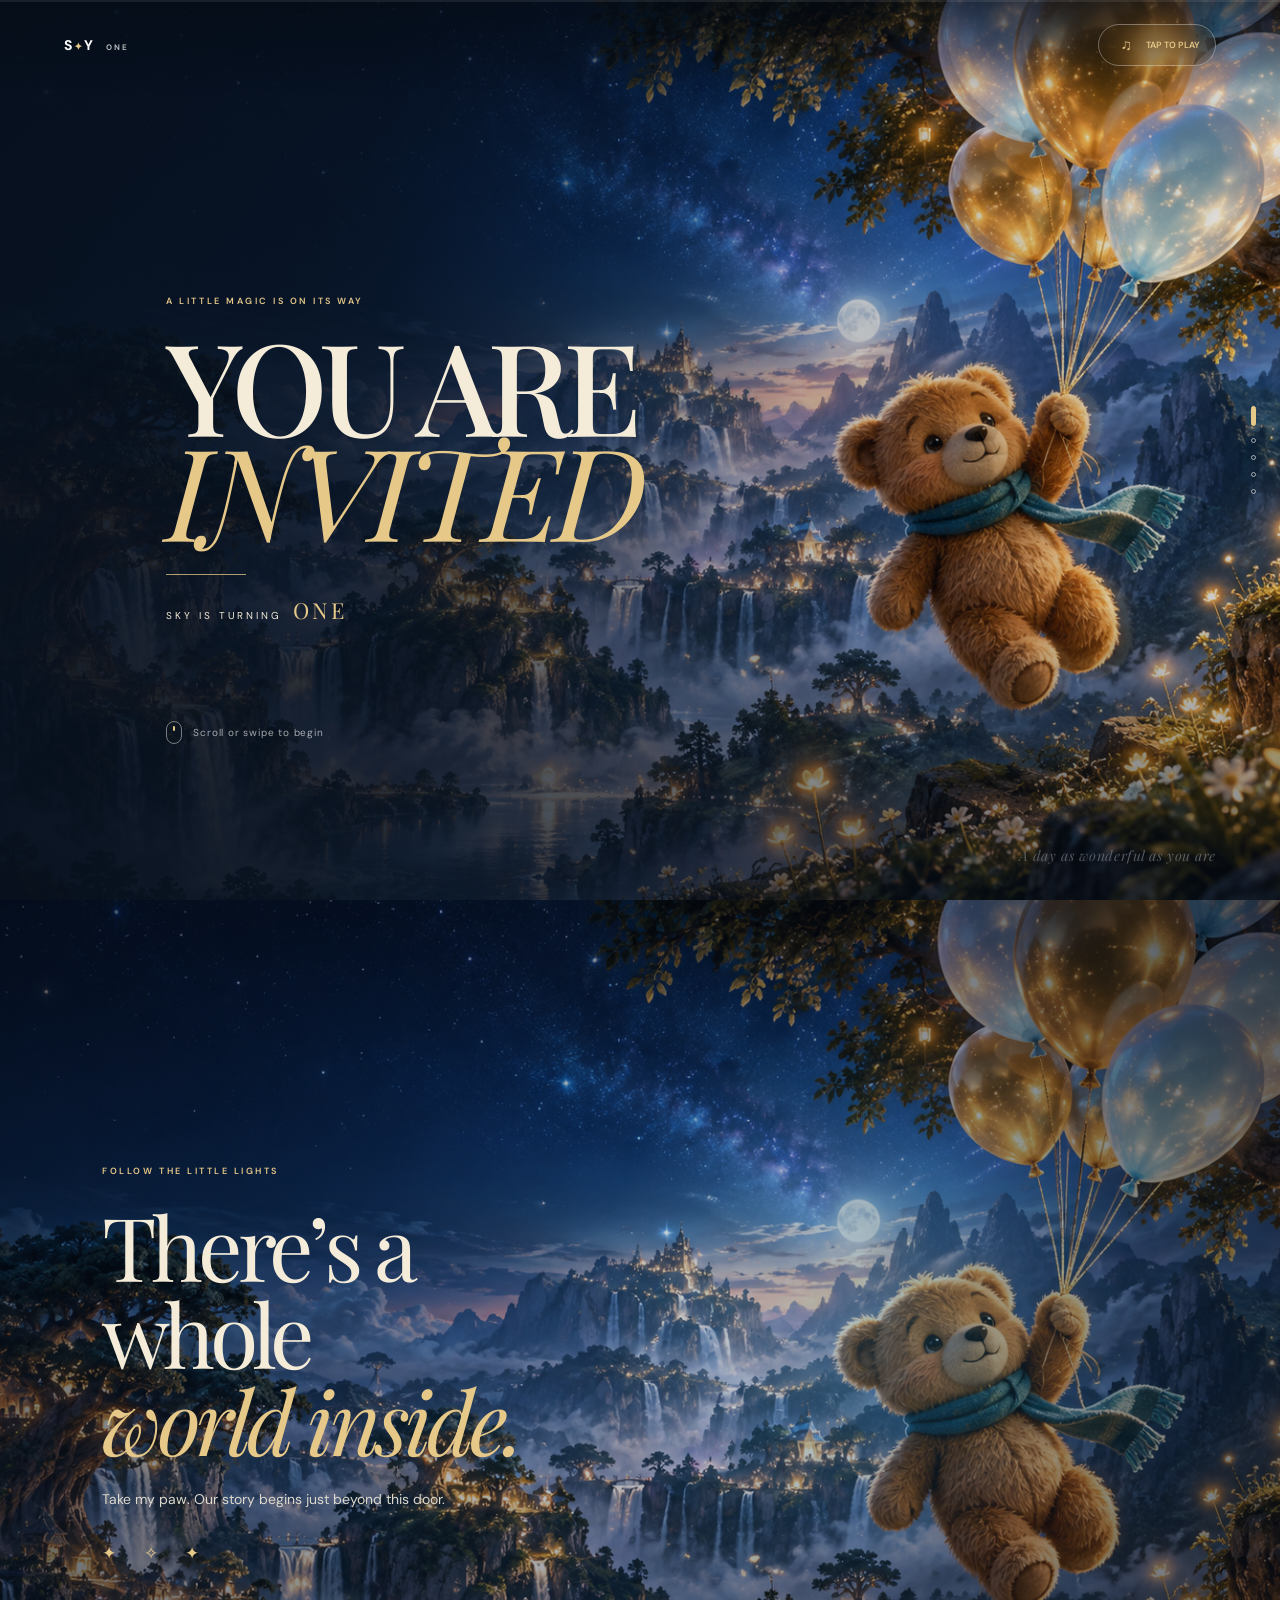
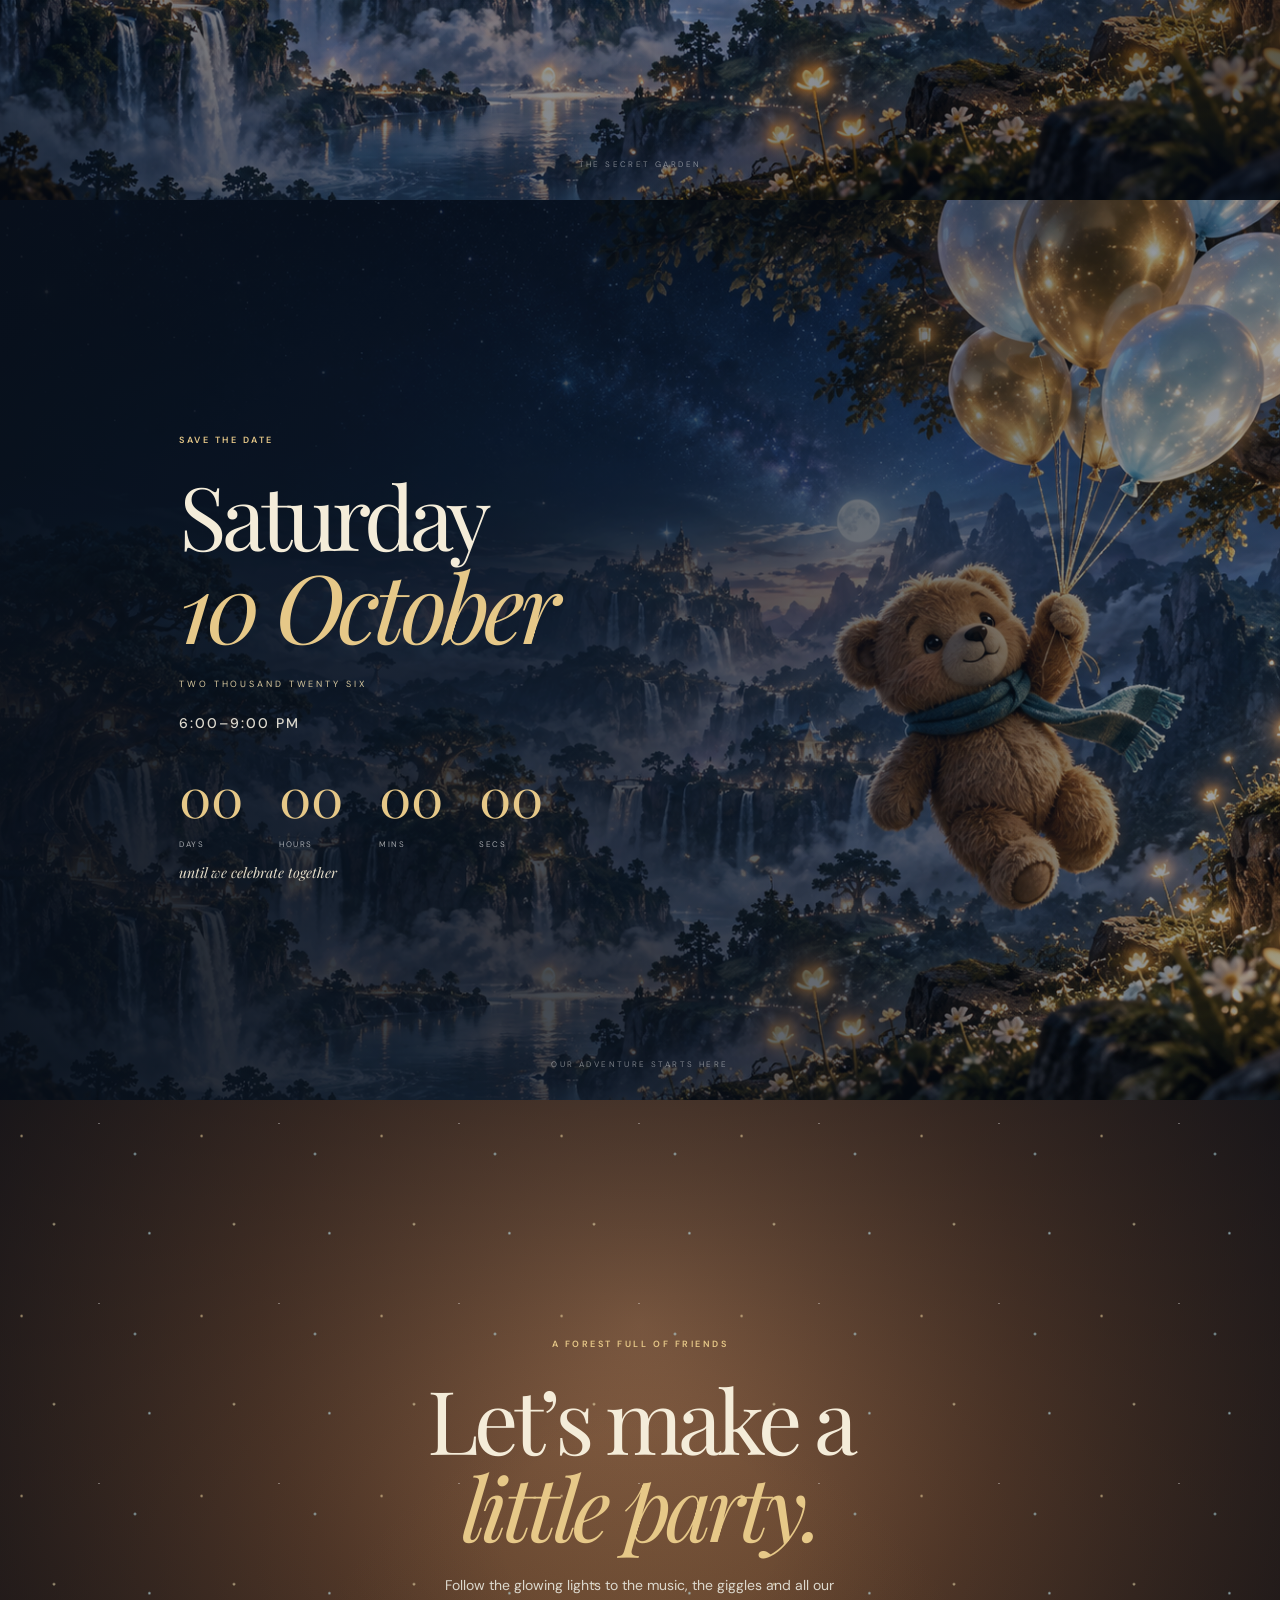
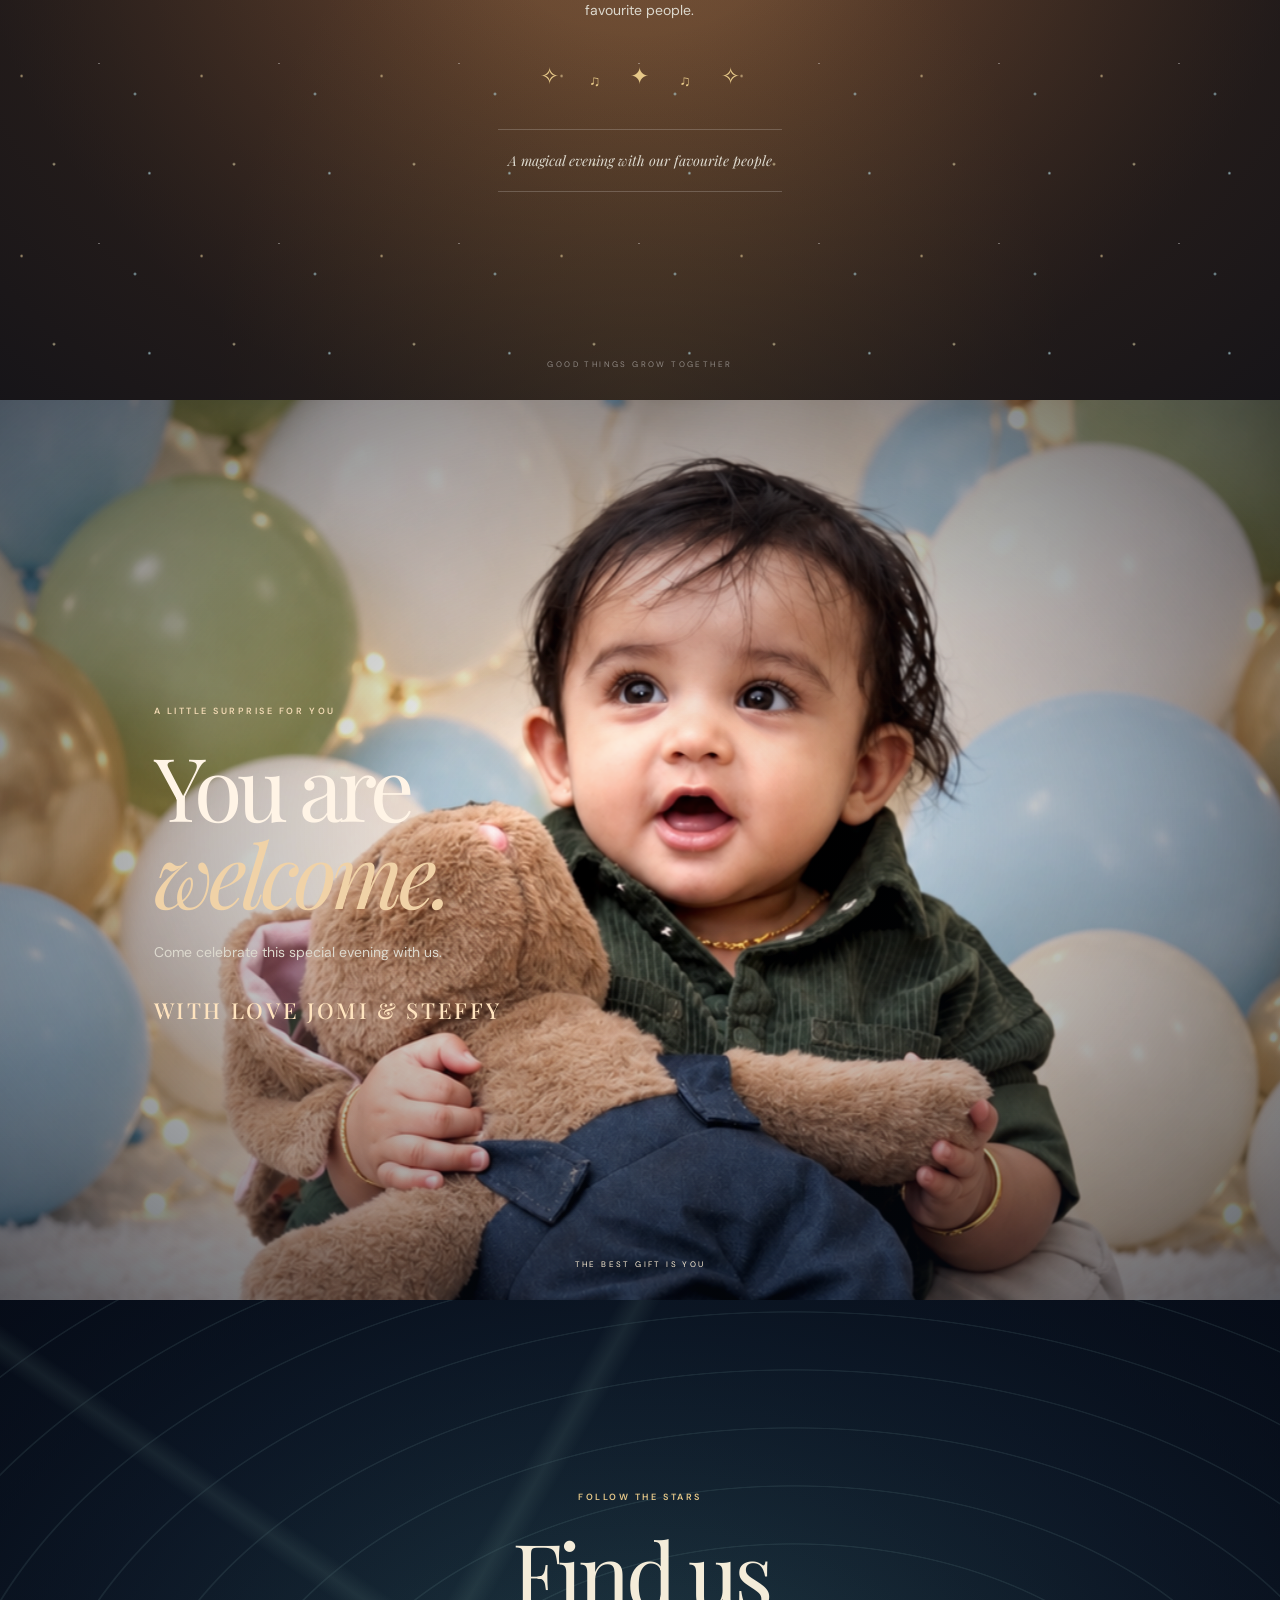
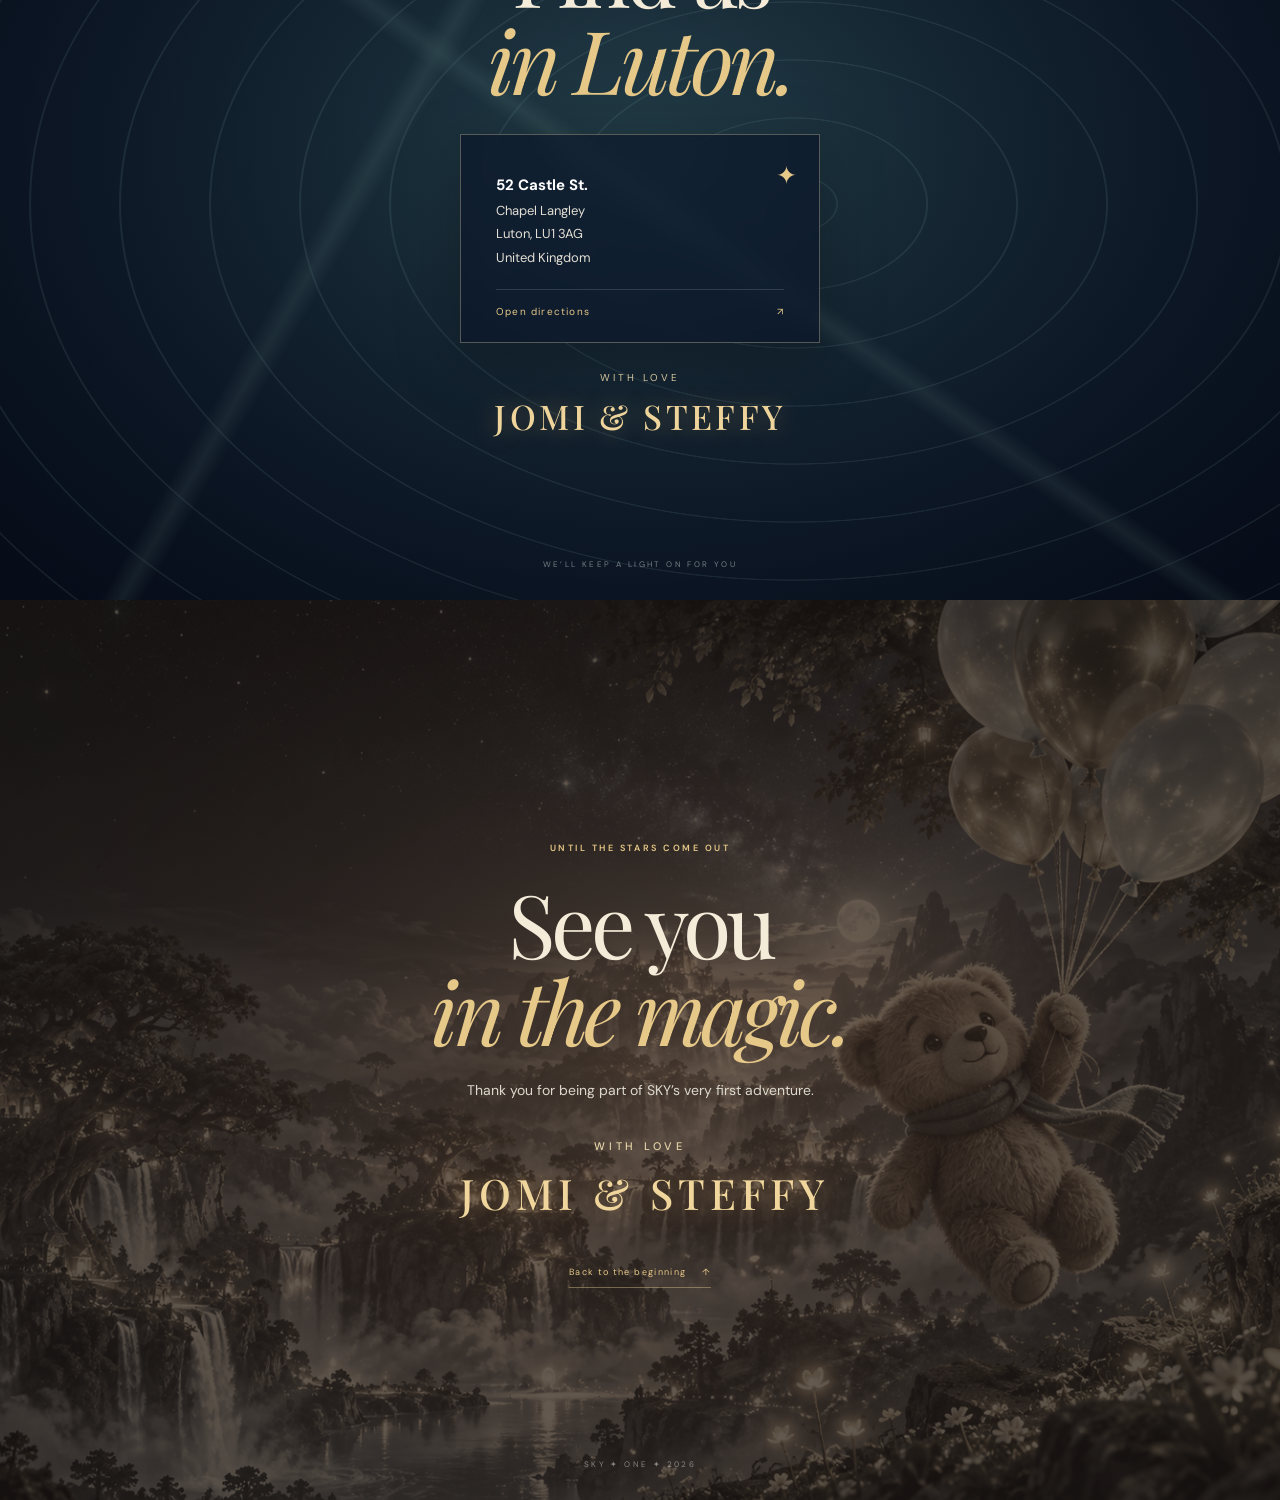
==== commit 790a28e3: "Remove cake scene and warm final page Updated styles for various scenes and elements, including back" ====
--- a/index.html
+++ b/index.html
@@ -15,7 +15,10 @@
 :root{--night:#281c16;--cream:#f6ead8;--gold:#ddba88;--muted:#dbcbb5}html,body{background:#281c16;color:#f6ead8}.scene{background-color:#3d2b20}.scene:after{background:radial-gradient(ellipse at 50% 48%,transparent 10%,#20140dcc 100%)}.hero{background:#4b3527}.hero-art,.scroll-video,.forest-art,.goodbye-art{filter:sepia(.58) saturate(.78) hue-rotate(-7deg)}.shade{background:linear-gradient(90deg,#281a14e8 0%,#352318b8 34%,#4e311d38 72%),linear-gradient(0deg,#281a1488,transparent 45%)}.doorway{background:radial-gradient(ellipse at 70% 50%,#9a7044 0%,#59402f 38%,#281c16 76%)}.door-glow{background:radial-gradient(ellipse,#f2c77a45,transparent 67%)}.date-scene{background:#453326}.forest-art{opacity:.68;filter:sepia(.72) saturate(.66) brightness(.88)}.party-scene{background:radial-gradient(ellipse at 50% 25%,#8a6240,#533a2a 45%,#2c2019 82%)}.party-lights{filter:sepia(.9) saturate(.75);opacity:.8}.cake-scene{background:radial-gradient(ellipse at 33% 55%,#896044,#573b2d 42%,#2b201b 84%)}.cake-scene .scroll-video{filter:sepia(.62) saturate(.78)}.venue{background:radial-gradient(ellipse at 50% 50%,#806046,#513b2c 65%,#2b2019)}.map-lines{filter:sepia(.7);opacity:.42}.goodbye{background:#473426}.goodbye-art{filter:sepia(.72) saturate(.64) brightness(.86);opacity:.7}.topbar{background:linear-gradient(#261811ad,transparent)}.bag-scene{background:#76533a}.bag-scene .bag-direct-photo{filter:sepia(.12) saturate(.9)}.bag-scene:after{background:linear-gradient(90deg,#3e291dc9 0%,#5137229a 34%,#6c4a201e 76%),linear-gradient(0deg,#3c281d82,transparent 52%)}.bag-scene .bag-copy .eyebrow{color:#f0d8b2}.bag-scene .bag-copy h2 em{color:#f0d2a7}.bag-scene .bag-copy:after{color:#ffe4bf}@media(max-width:700px){.shade{background:linear-gradient(0deg,#281a14a8,transparent 48%)}}
 </style><style>
 :root{--night:#07101d;--cream:#f4ecd9;--gold:#e6c888;--muted:#c9c6bc}html,body{background:#07101d;color:#f4ecd9}.scene{background:#07101d}.scene:after{background:radial-gradient(ellipse at 50% 48%,transparent 15%,#050b16a8 100%)}.hero{background:#0a1422}.hero-art,.scroll-video,.forest-art,.goodbye-art{filter:none}.shade{background:linear-gradient(90deg,#07101df2 0%,#07101dce 29%,#07101d45 61%,#07101d16 100%),linear-gradient(0deg,#07101d88,transparent 33%)}.doorway{background:radial-gradient(ellipse at 70% 50%,#244b63 0%,#101f32 35%,#07101d 72%)}.door-glow{background:radial-gradient(ellipse,#51c3eb28,transparent 67%)}.date-scene{background:#081323}.forest-art{filter:saturate(.78);opacity:.73}.party-scene{background:radial-gradient(ellipse at 50% 25%,#876044,#5b3d2a 42%,#38271d 78%)}.party-lights{filter:none;opacity:.7}.cake-scene{background:radial-gradient(ellipse at 33% 55%,#4c3451,#1a1a32 38%,#080e1b 80%)}.cake-scene .scroll-video{filter:none;opacity:.62}.venue{background:radial-gradient(ellipse at 50% 50%,#213b45,#101d2d 65%,#080e1b)}.map-lines{filter:none;opacity:.3}.goodbye{background:#101b2d}.goodbye-art{filter:saturate(.65);opacity:.67}.topbar{background:linear-gradient(#050c16aa,transparent)}.bag-scene{background:#76533a}.bag-scene .bag-direct-photo{filter:sepia(.12) saturate(.9)}@media(max-width:700px){.shade{background:linear-gradient(90deg,#07101de8 0%,#07101d9c 49%,#07101d55 100%),linear-gradient(0deg,#07101d88,transparent 45%)}}
+</style><style>
+#cake{display:none!important}.goodbye{background:radial-gradient(ellipse at 50% 50%,#896044,#573b2d 42%,#2b201b 84%)!important}.goodbye:after{background:radial-gradient(ellipse at 50% 48%,transparent 10%,#21150fa8 100%)!important}.goodbye-art{filter:sepia(.72) saturate(.68) brightness(.85)!important;opacity:.7}
 </style>
+
 
 
 
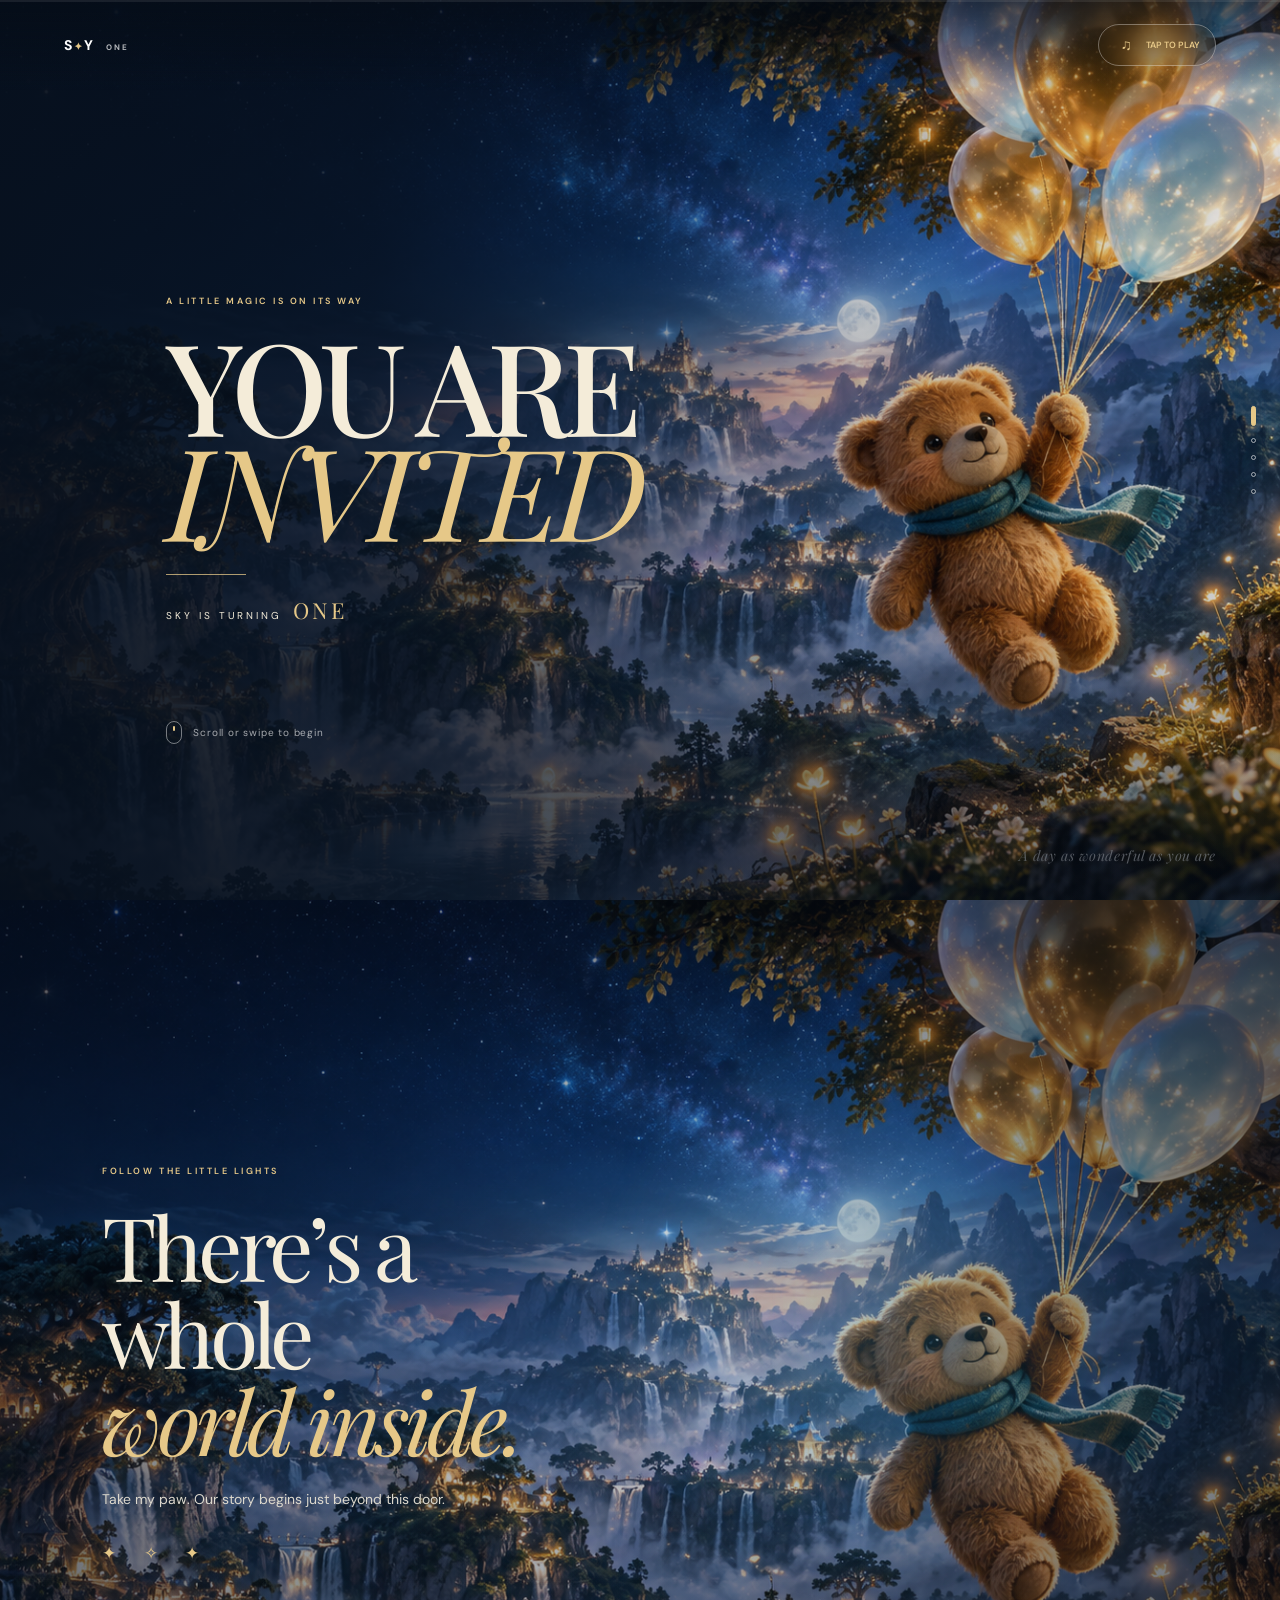
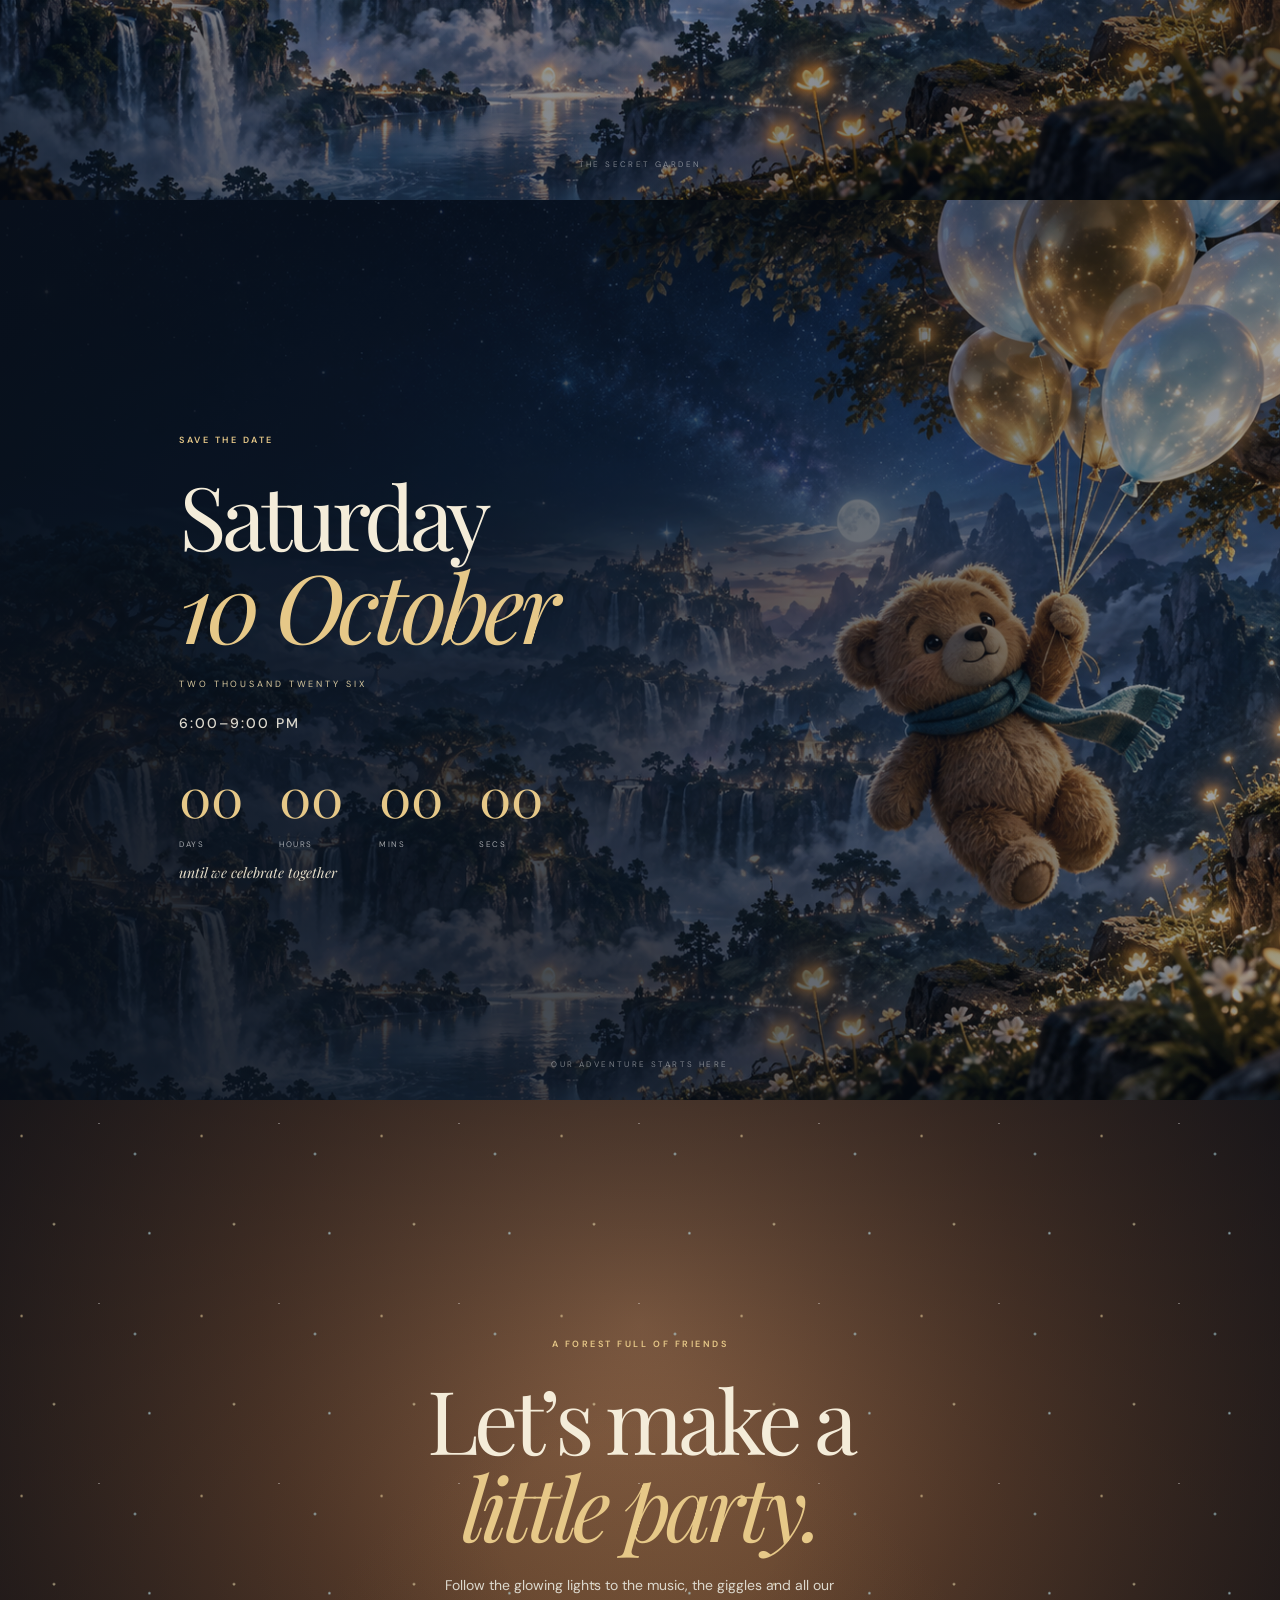
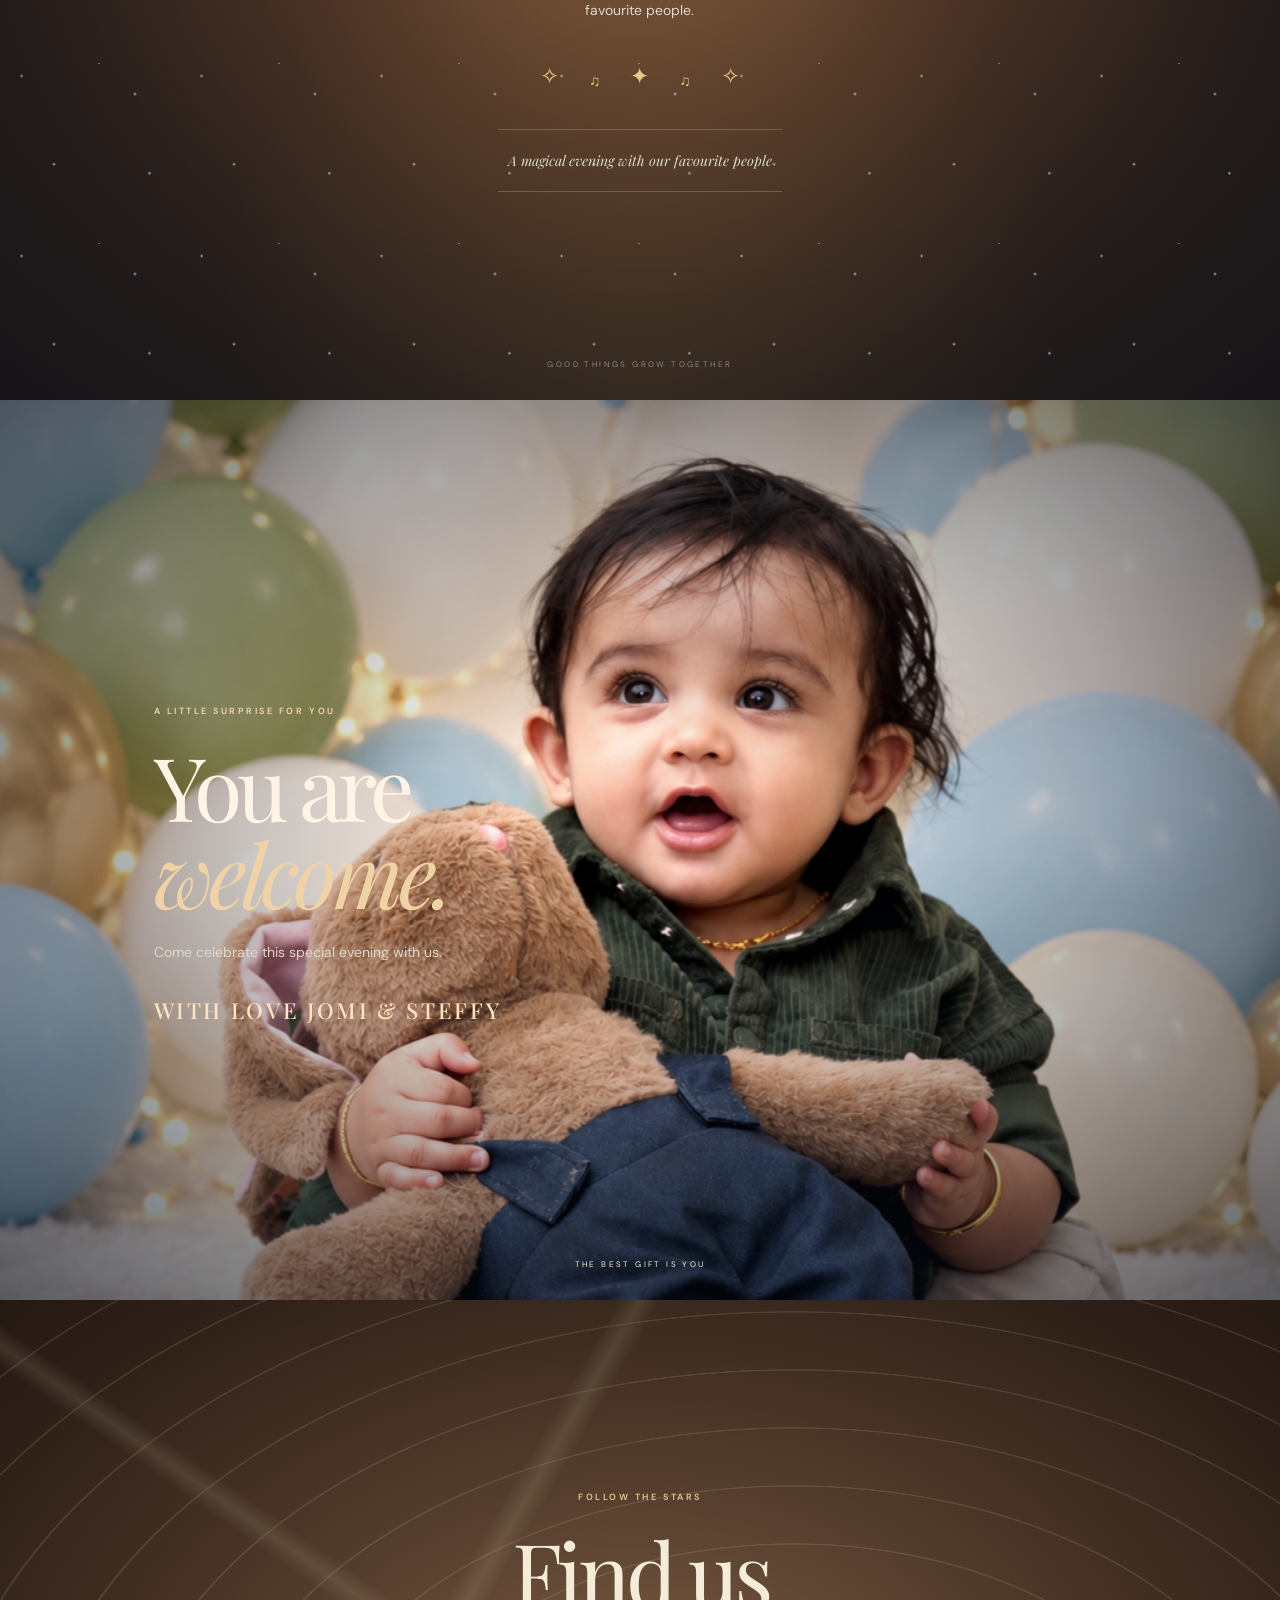
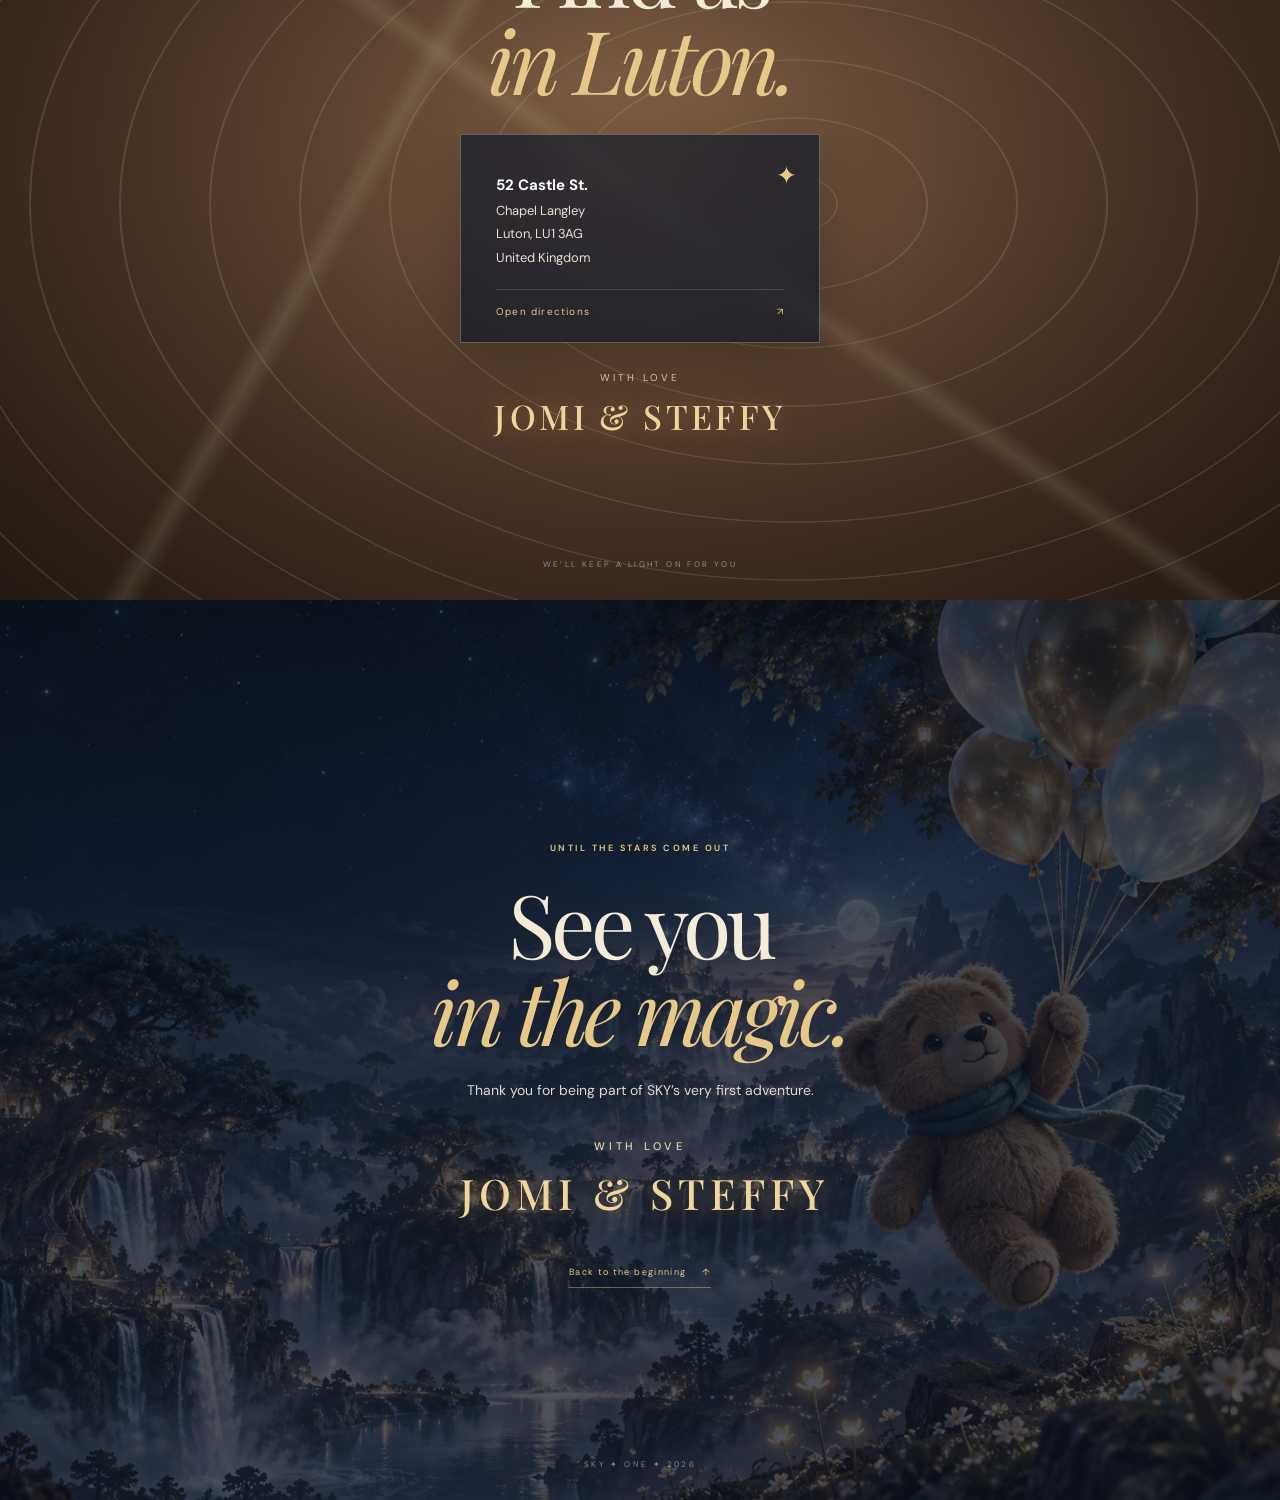
==== commit 31c9b204: "Make venue page beige and brown" ====
--- a/index.html
+++ b/index.html
@@ -17,7 +17,10 @@
 :root{--night:#07101d;--cream:#f4ecd9;--gold:#e6c888;--muted:#c9c6bc}html,body{background:#07101d;color:#f4ecd9}.scene{background:#07101d}.scene:after{background:radial-gradient(ellipse at 50% 48%,transparent 15%,#050b16a8 100%)}.hero{background:#0a1422}.hero-art,.scroll-video,.forest-art,.goodbye-art{filter:none}.shade{background:linear-gradient(90deg,#07101df2 0%,#07101dce 29%,#07101d45 61%,#07101d16 100%),linear-gradient(0deg,#07101d88,transparent 33%)}.doorway{background:radial-gradient(ellipse at 70% 50%,#244b63 0%,#101f32 35%,#07101d 72%)}.door-glow{background:radial-gradient(ellipse,#51c3eb28,transparent 67%)}.date-scene{background:#081323}.forest-art{filter:saturate(.78);opacity:.73}.party-scene{background:radial-gradient(ellipse at 50% 25%,#876044,#5b3d2a 42%,#38271d 78%)}.party-lights{filter:none;opacity:.7}.cake-scene{background:radial-gradient(ellipse at 33% 55%,#4c3451,#1a1a32 38%,#080e1b 80%)}.cake-scene .scroll-video{filter:none;opacity:.62}.venue{background:radial-gradient(ellipse at 50% 50%,#213b45,#101d2d 65%,#080e1b)}.map-lines{filter:none;opacity:.3}.goodbye{background:#101b2d}.goodbye-art{filter:saturate(.65);opacity:.67}.topbar{background:linear-gradient(#050c16aa,transparent)}.bag-scene{background:#76533a}.bag-scene .bag-direct-photo{filter:sepia(.12) saturate(.9)}@media(max-width:700px){.shade{background:linear-gradient(90deg,#07101de8 0%,#07101d9c 49%,#07101d55 100%),linear-gradient(0deg,#07101d88,transparent 45%)}}
 </style><style>
 #cake{display:none!important}.goodbye{background:radial-gradient(ellipse at 50% 50%,#896044,#573b2d 42%,#2b201b 84%)!important}.goodbye:after{background:radial-gradient(ellipse at 50% 48%,transparent 10%,#21150fa8 100%)!important}.goodbye-art{filter:sepia(.72) saturate(.68) brightness(.85)!important;opacity:.7}
+</style><style>
+.venue{background:radial-gradient(ellipse at 50% 50%,#806046,#513b2c 65%,#2b2019)!important}.venue:after{background:radial-gradient(ellipse at 50% 48%,transparent 10%,#21150fa8 100%)!important}.map-lines{filter:sepia(.7)!important;opacity:.42!important}.goodbye{background:#101b2d!important}.goodbye:after{background:radial-gradient(ellipse at 50% 48%,transparent 15%,#050b16a8 100%)!important}.goodbye-art{filter:saturate(.65)!important;opacity:.67!important}
 </style>
+
 
 
 
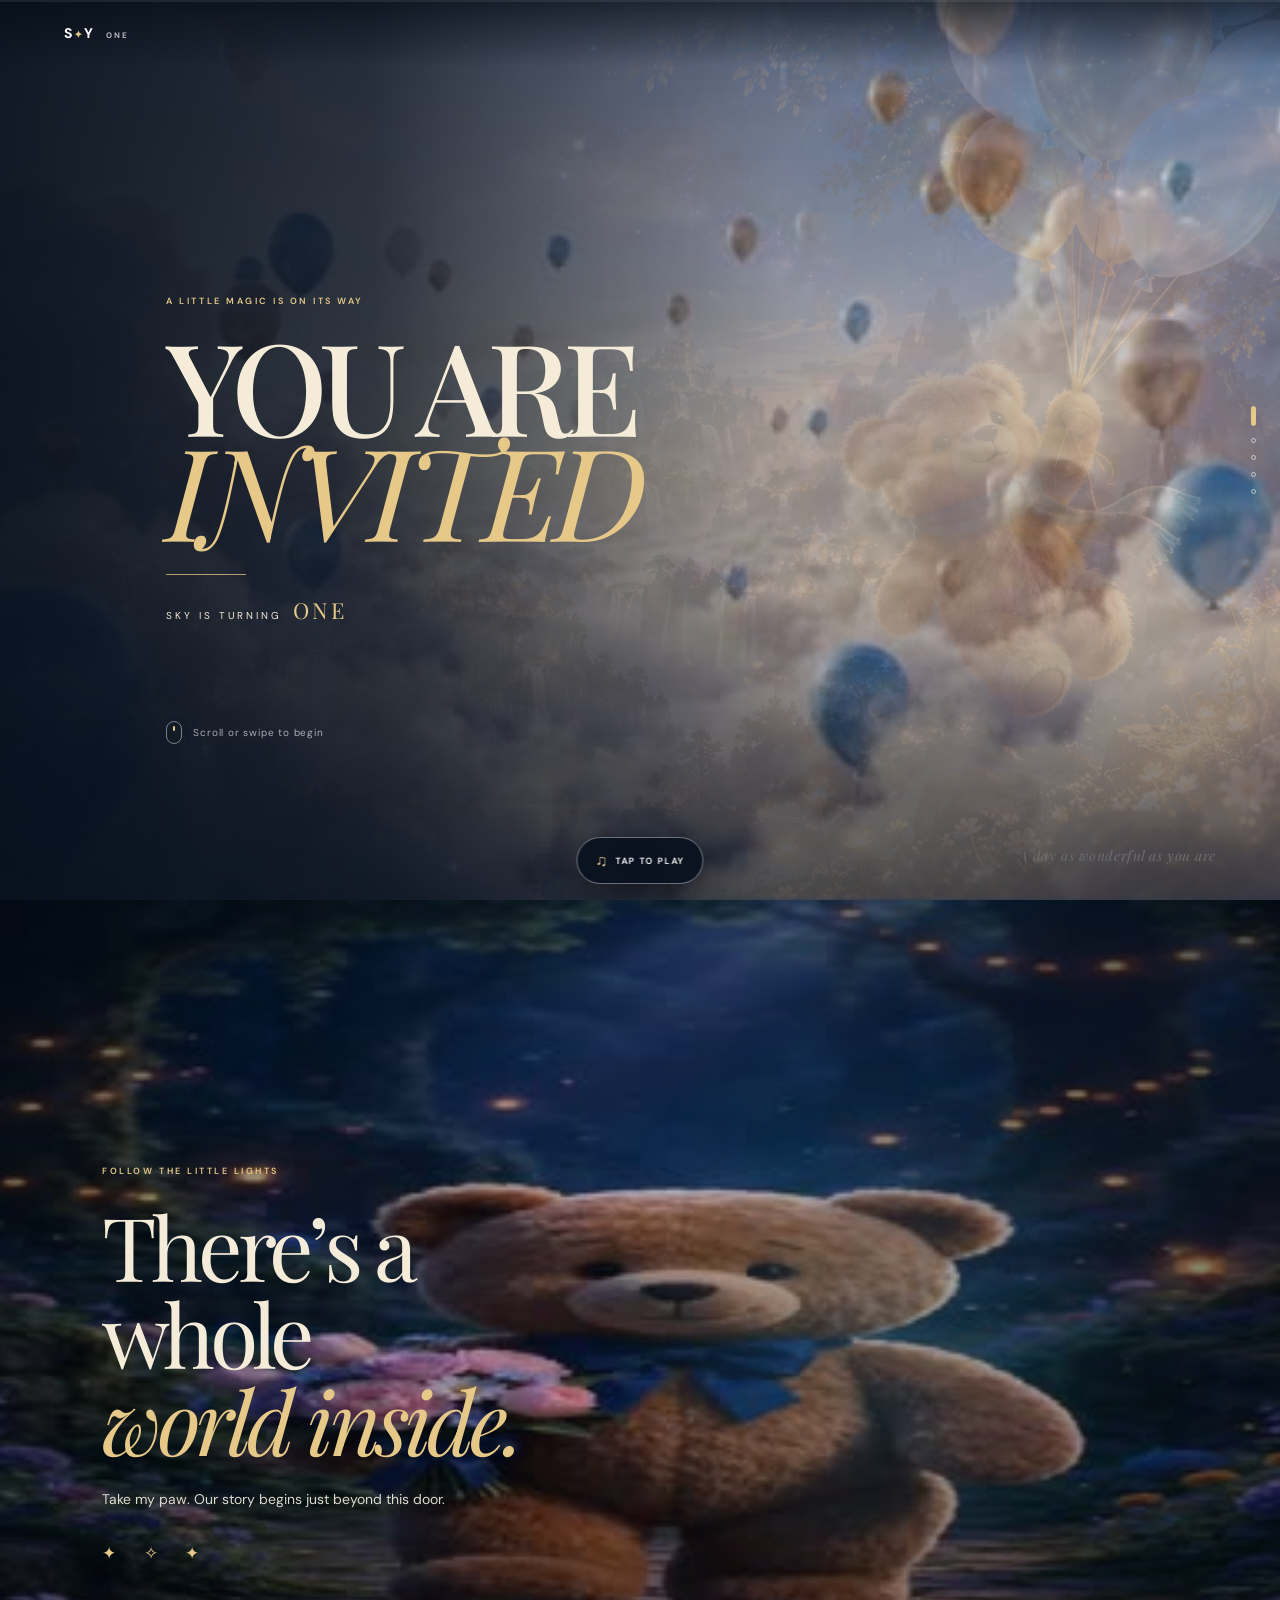
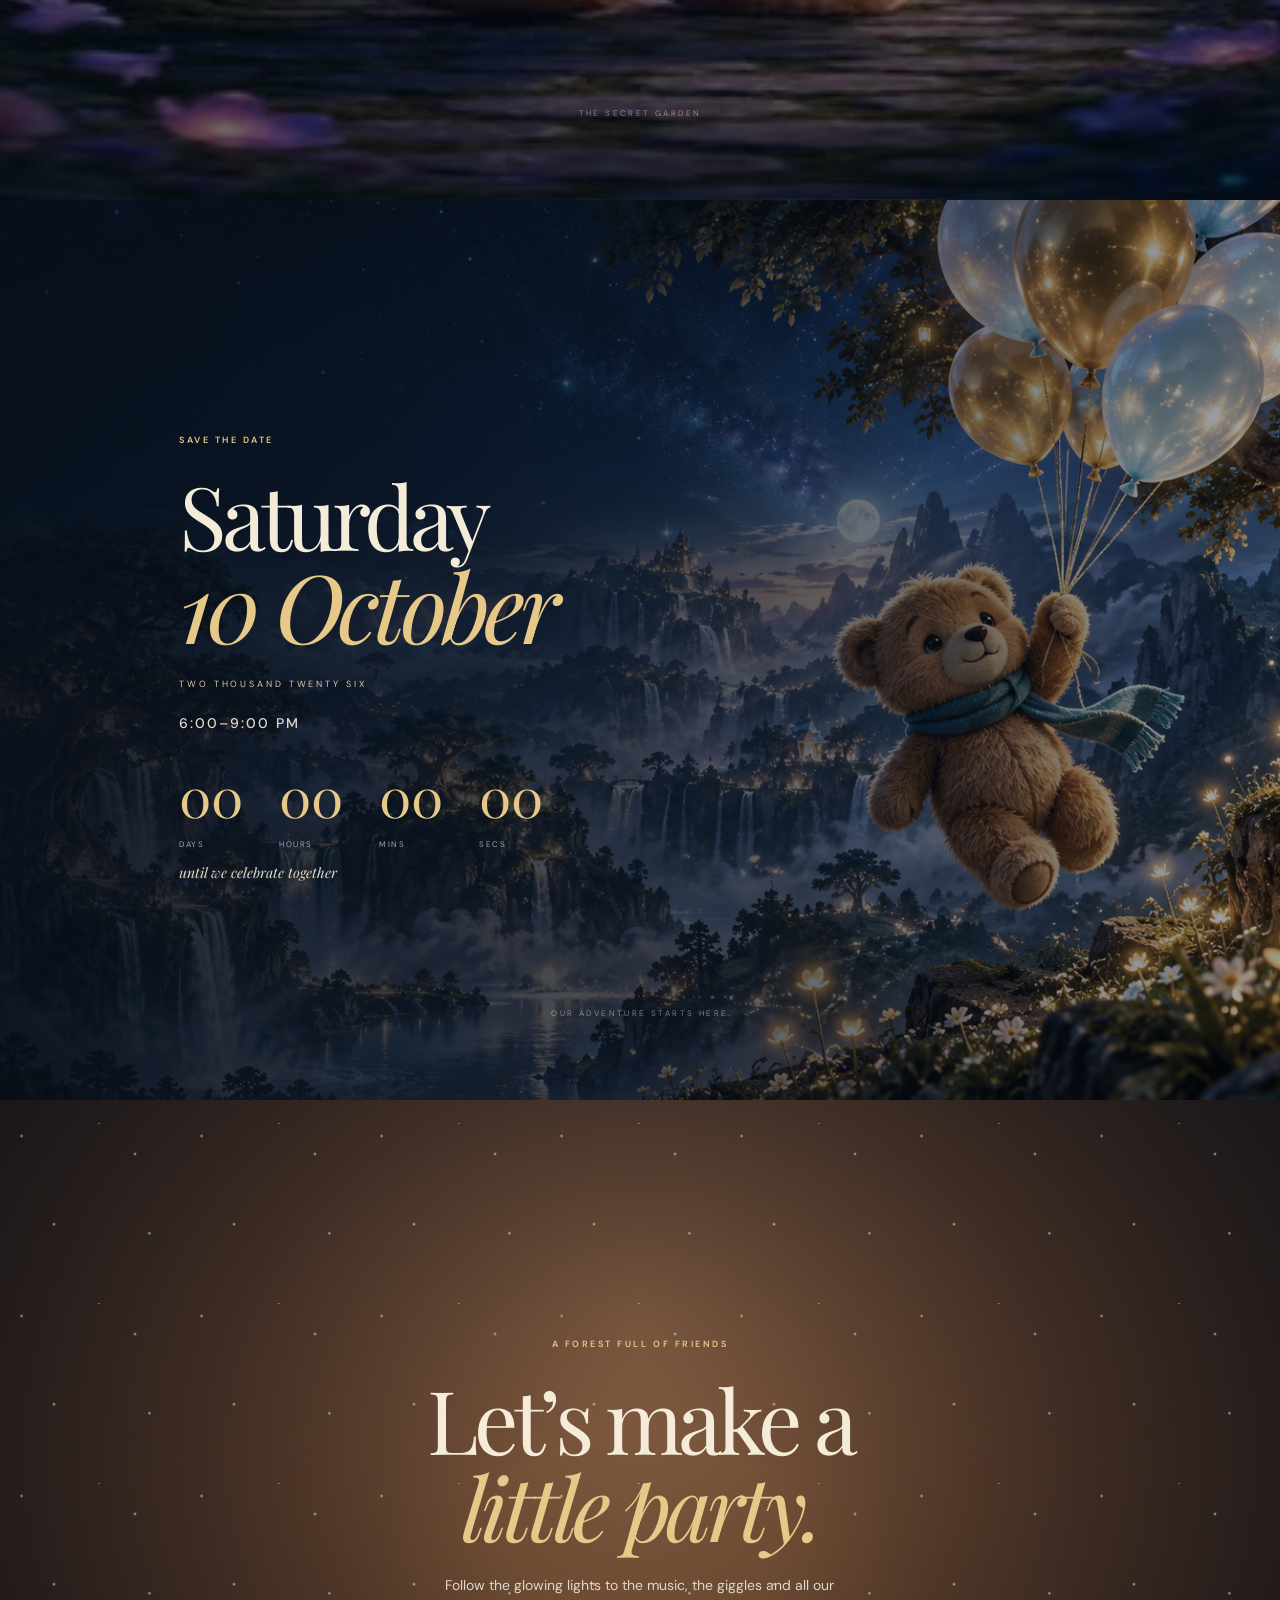
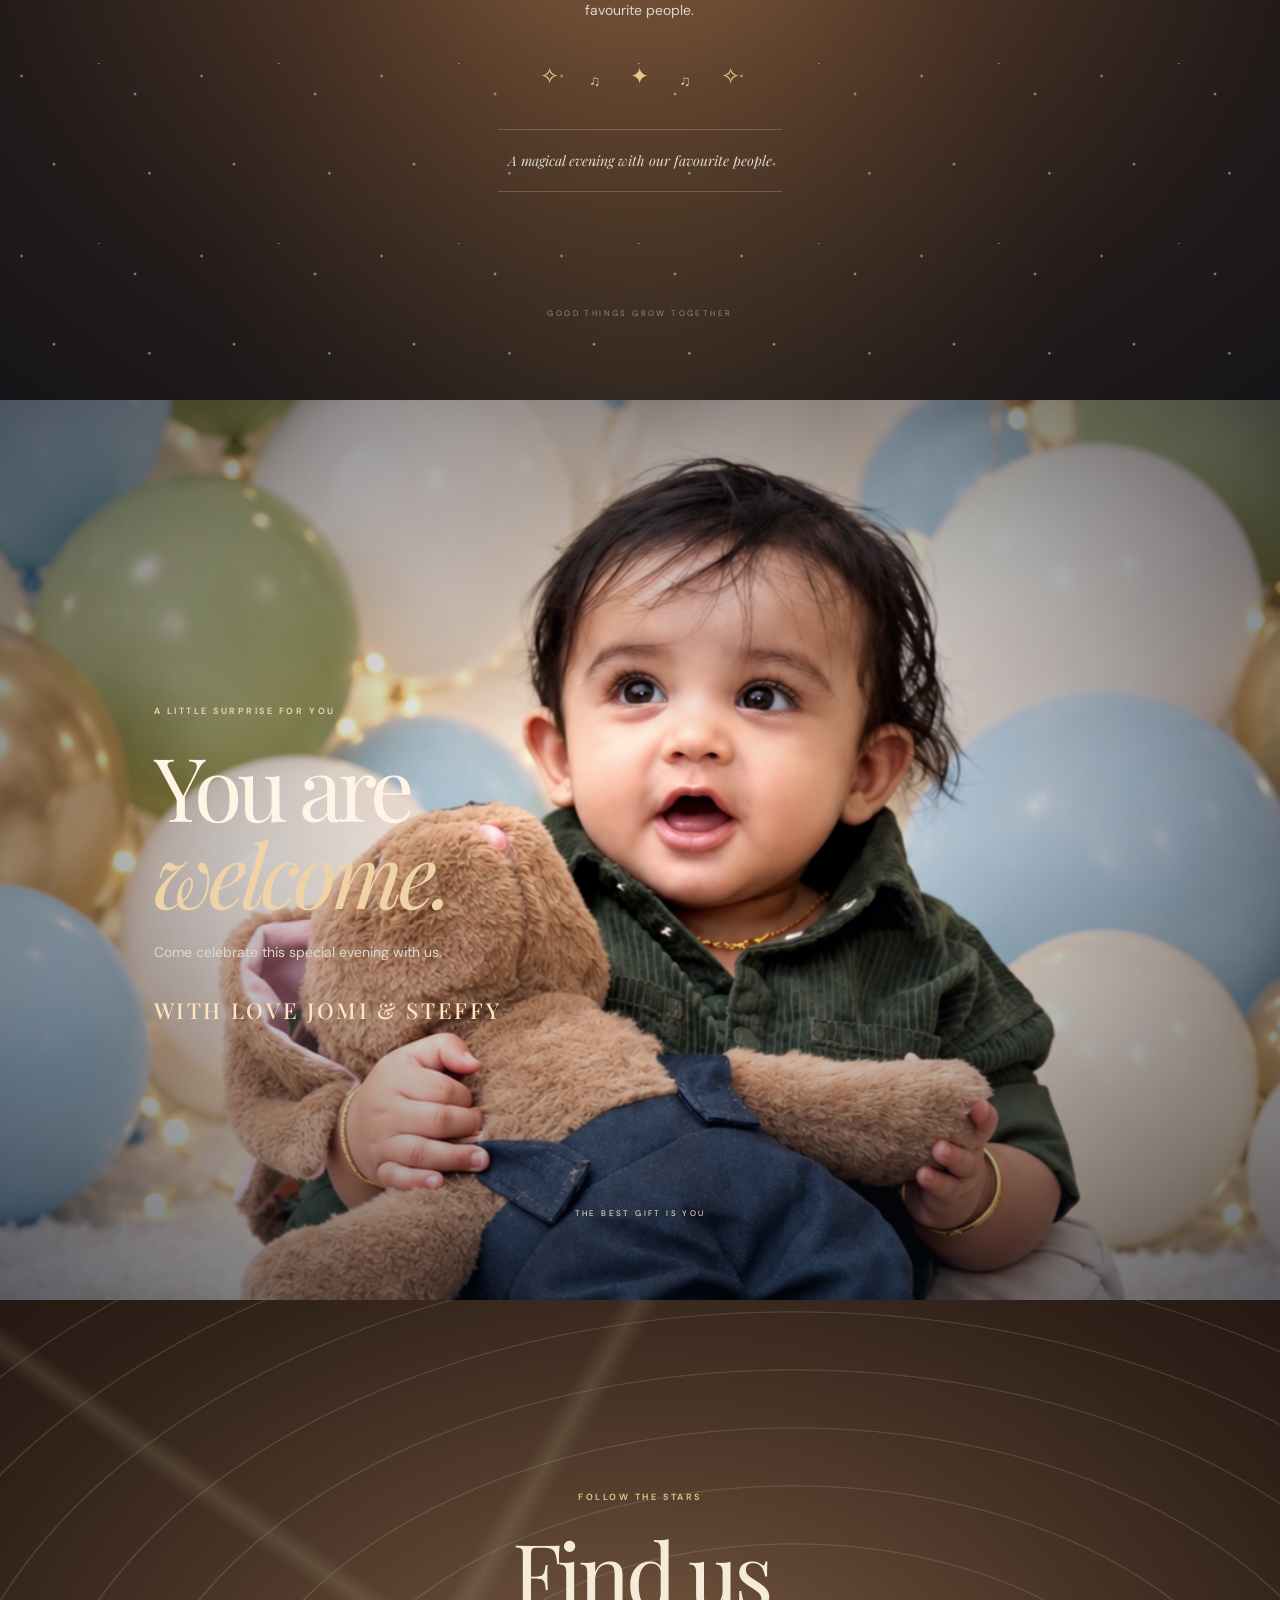
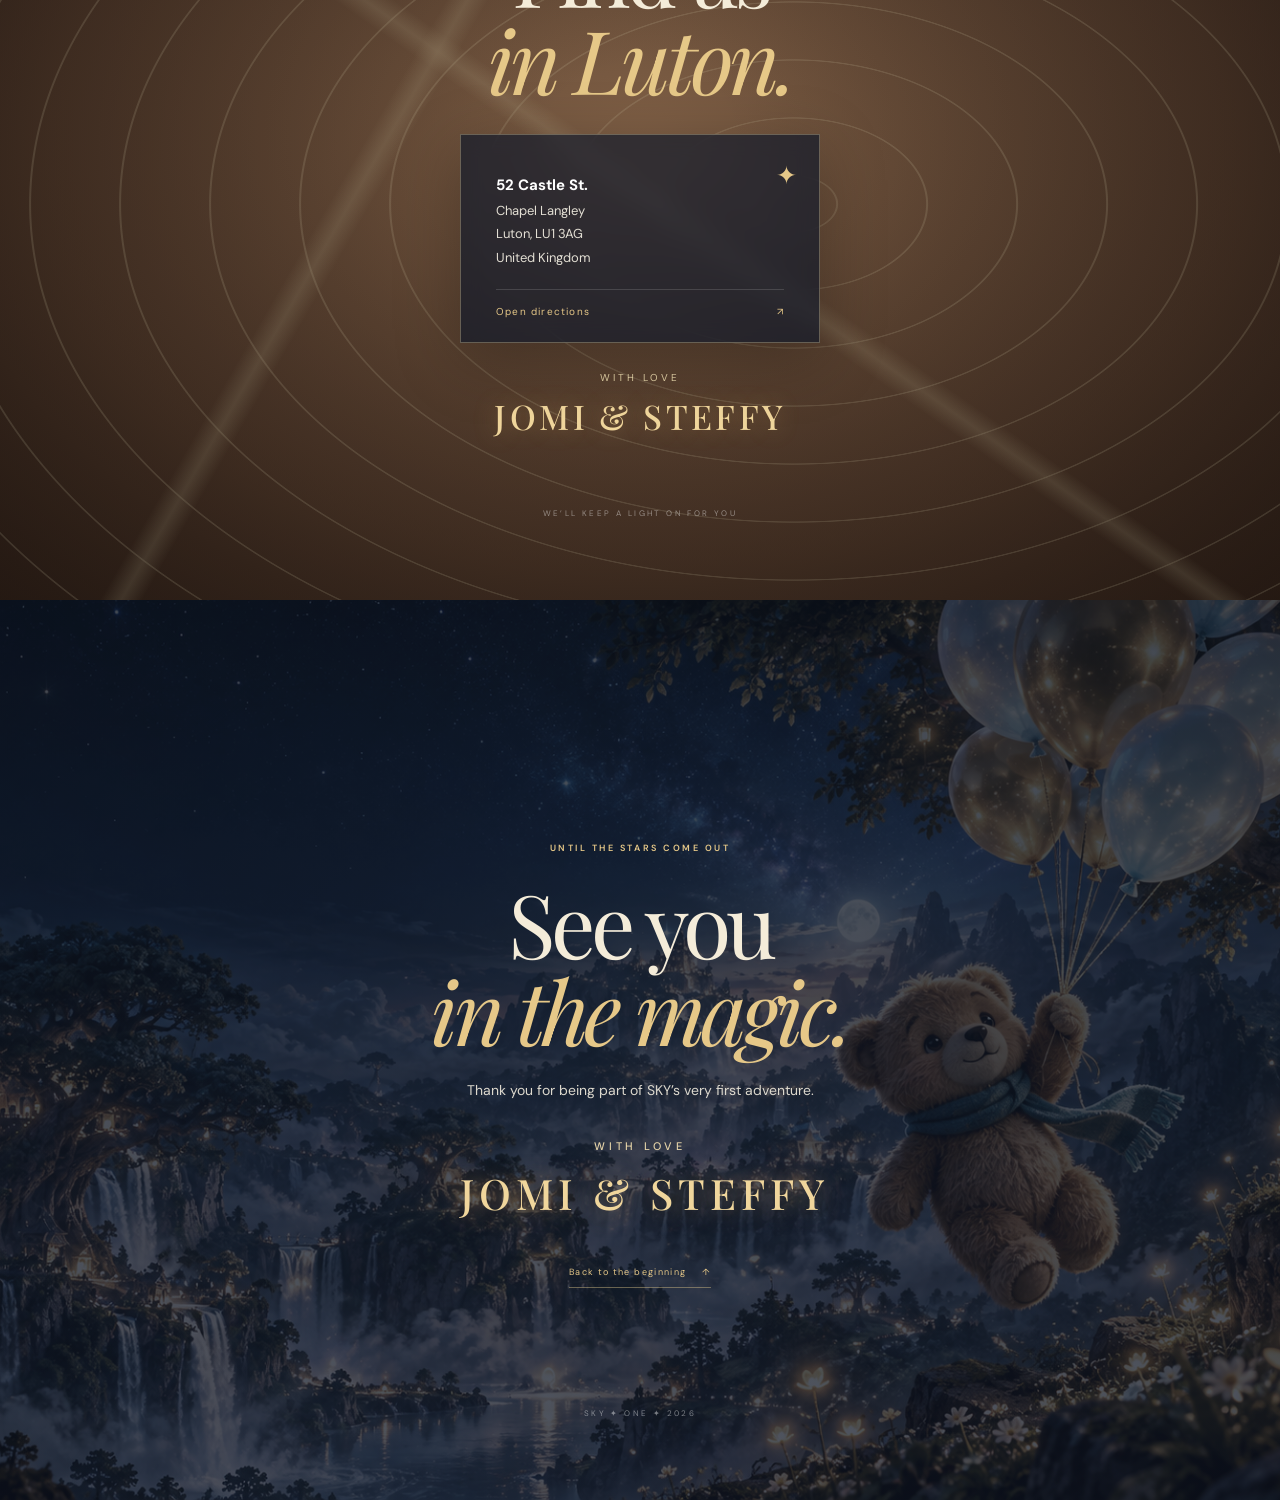
==== commit ce03649e: "Add files via upload" ====
--- a/index.html
+++ b/index.html
@@ -28,17 +28,18 @@
 </head>
 <body>
   <div class="progress"><i></i></div>
-  <header class="topbar"><a class="wordmark" href="#home">S<span>✦</span>Y <small>ONE</small></a><button class="sound" id="music-toggle" type="button" aria-label="Play birthday music"><span class="music-icon">♫</span> <span id="music-label">PLAY MUSIC</span></button></header>
+  <header class="topbar"><a class="wordmark" href="#home">S<span>✦</span>Y <small>ONE</small></a></header>
   <audio id="birthday-music" src="assets/sky-birthday-music.mp3" autoplay loop preload="auto"></audio>
+  <button class="sound sound-bottom" id="music-toggle" type="button" aria-label="Play birthday music"><span class="music-icon">♫</span> <span id="music-label">PLAY MUSIC</span></button>
   <main>
     <section class="scene hero" id="home" data-scene="0">
-      <div class="hero-art"></div><video class="scroll-video" data-scroll-video muted playsinline preload="auto" poster="assets/sky-enchanted-forest.png"><source src="assets/sky-flight.mp4" type="video/mp4"></video><div class="shade"></div>
+      <div class="hero-art"></div><canvas class="scroll-video scroll-sequence" data-scroll-sequence data-sequence="assets/flight" aria-label="Teddy flying with balloons"></canvas><div class="shade"></div>
       <div class="fireworks" aria-hidden="true"><b></b><b></b><b></b></div>
       <div class="hero-copy reveal"><p class="eyebrow">A LITTLE MAGIC IS ON ITS WAY</p><h1>YOU ARE<br><em>INVITED</em></h1><div class="fine-line"></div><p class="turning">SKY IS TURNING <strong>ONE</strong></p><p class="scroll-hint"><span class="mouse"></span> Scroll or swipe to begin</p></div>
       <div class="hero-caption">A day as wonderful as you are</div>
     </section>
     <section class="scene doorway" id="door" data-scene="1">
-      <video class="scroll-video" data-scroll-video muted playsinline preload="auto" poster="assets/sky-enchanted-forest.png"><source src="assets/sky-door.mp4" type="video/mp4"></video><div class="door-glow"></div>
+      <canvas class="scroll-video scroll-sequence" data-scroll-sequence data-sequence="assets/door" aria-label="Teddy walking through the fantasy doorway"></canvas><div class="door-glow"></div>
       <div class="scene-copy reveal"><p class="eyebrow">FOLLOW THE LITTLE LIGHTS</p><h2>There’s a whole<br><em>world inside.</em></h2><p>Take my paw. Our story begins just beyond this door.</p><div class="tiny-stars">✦　✧　✦</div></div>
       <div class="scene-note">THE SECRET GARDEN</div>
     </section>
@@ -51,7 +52,7 @@
       <div class="scene-note">GOOD THINGS GROW TOGETHER</div>
     </section>
     <section class="scene cake-scene" id="cake" data-scene="4">
-      <video class="scroll-video" data-scroll-video muted playsinline preload="auto" poster="assets/sky-enchanted-forest.png"><source src="assets/sky-cake-journey.mp4" type="video/mp4"></video><div class="cake-wrap"><div class="candle"><i></i></div><div class="cake"><div class="icing"></div><div class="cake-band"></div><div class="cake-base"></div></div><div class="cake-shadow"></div></div>
+      <div class="cake-wrap"><div class="candle"><i></i></div><div class="cake"><div class="icing"></div><div class="cake-band"></div><div class="cake-base"></div></div><div class="cake-shadow"></div></div>
       <div class="scene-copy cake-copy reveal"><p class="eyebrow">MAKE A WISH, SKY</p><h2>One candle.<br><em>A million wishes.</em></h2><p>May your first year be the beginning of a lifetime filled with wonder.</p><div class="cake-sparkle">✦　✧　✦</div></div>
       <div class="scene-note">THE SWEETEST LITTLE STAR</div>
     </section>
@@ -69,7 +70,7 @@
     </section>
   </main>
   <nav class="chapters" aria-label="Invitation chapters"><a href="#home" aria-label="Beginning"></a><a href="#date" aria-label="Date"></a><a href="#party" aria-label="Party"></a><a href="#photo" aria-label="Birthday photo"></a><a href="#venue" aria-label="Venue"></a></nav>
-  <script src="script.js"></script><script>
+  <script src="script.js?v=frames2"></script><script>
 const birthdayPhoto=document.querySelector(".bag-direct-photo");function zoomBirthdayPhoto(){if(!birthdayPhoto)return;const rect=birthdayPhoto.closest(".scene").getBoundingClientRect();const amount=Math.max(0,Math.min(1,-rect.top/rect.height));birthdayPhoto.style.transform=`scale(${1.04+amount*.16})`}addEventListener("scroll",zoomBirthdayPhoto,{passive:true});addEventListener("resize",zoomBirthdayPhoto,{passive:true});zoomBirthdayPhoto();
 </script>
 
--- a/styles.css
+++ b/styles.css
@@ -37,3 +37,13 @@
 .signature{display:flex;flex-direction:column;align-items:center;gap:12px;margin-top:36px;font:500 11px var(--sans);letter-spacing:.34em;color:#e6d4a8}
 .signature strong{font:500 clamp(26px,5vw,42px) var(--serif);font-style:normal;letter-spacing:.12em;color:#f0d69c;text-shadow:0 0 24px #d6aa6980}
 @media(max-width:700px){.scroll-video{object-position:center center}.hero .scroll-video{object-position:52% center}.doorway .scroll-video{object-position:51% center}.cake-scene .scroll-video{object-position:52% center}}
+
+/* Image-sequence scenes update on scroll without MP4 seeking. */
+.scroll-sequence{display:block;opacity:.86;pointer-events:none}
+.hero .scroll-sequence{z-index:1}
+.doorway .scroll-sequence{opacity:.78}
+.sound-bottom{position:fixed!important;z-index:30!important;left:50%!important;right:auto!important;top:auto!important;bottom:max(16px,env(safe-area-inset-bottom))!important;transform:translateX(-50%)!important;display:flex;align-items:center;gap:7px;padding:12px 18px!important;border:1px solid #ffffff66!important;border-radius:999px!important;background:#07101ddd!important;color:#fff!important;white-space:nowrap;box-shadow:0 8px 28px #0006;backdrop-filter:blur(12px);font:600 9px var(--sans)!important;letter-spacing:.15em;cursor:pointer}
+.sound-bottom .music-icon{color:var(--gold);font-size:16px;margin:0}
+.sound-bottom #music-label{color:#fff;margin:0}
+@media(max-width:700px){.sound-bottom{bottom:max(14px,env(safe-area-inset-bottom))!important;padding:12px 20px!important}.chapters{right:9px}}
+.scene-note{bottom:82px}
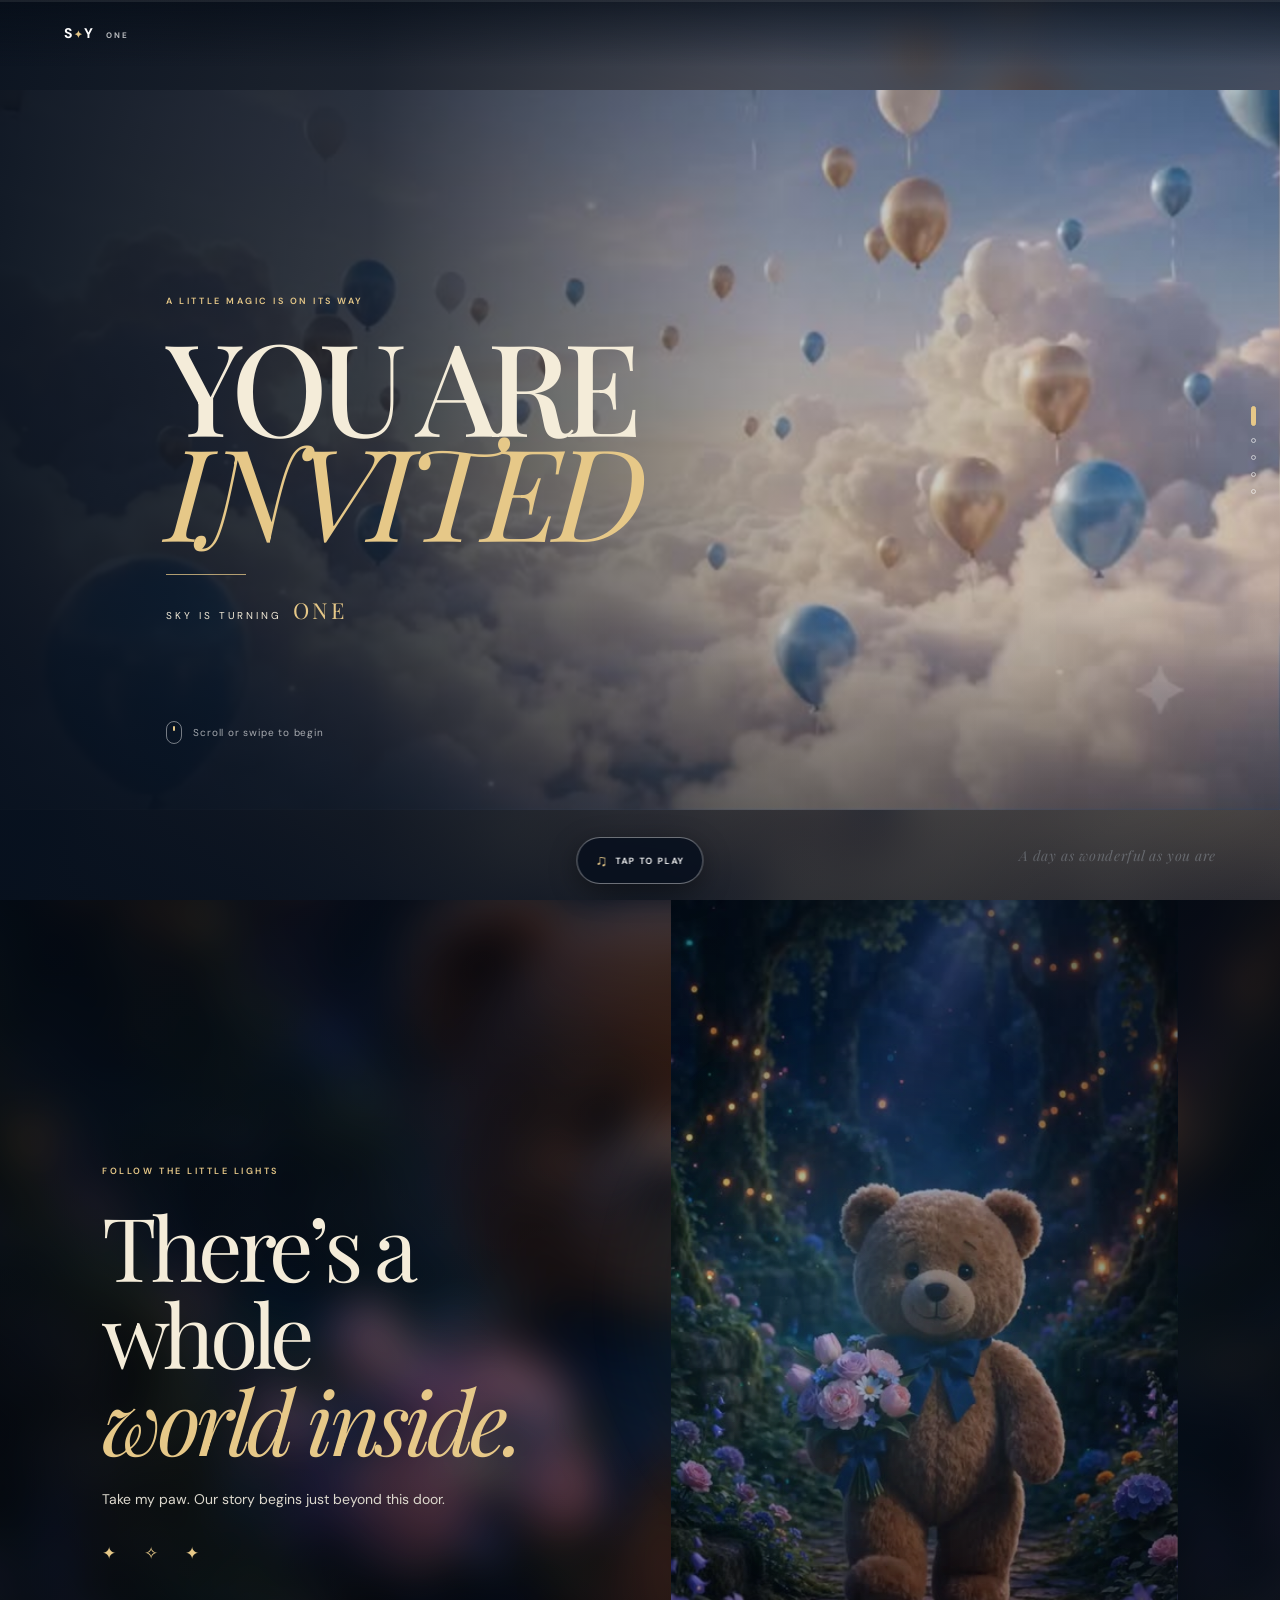
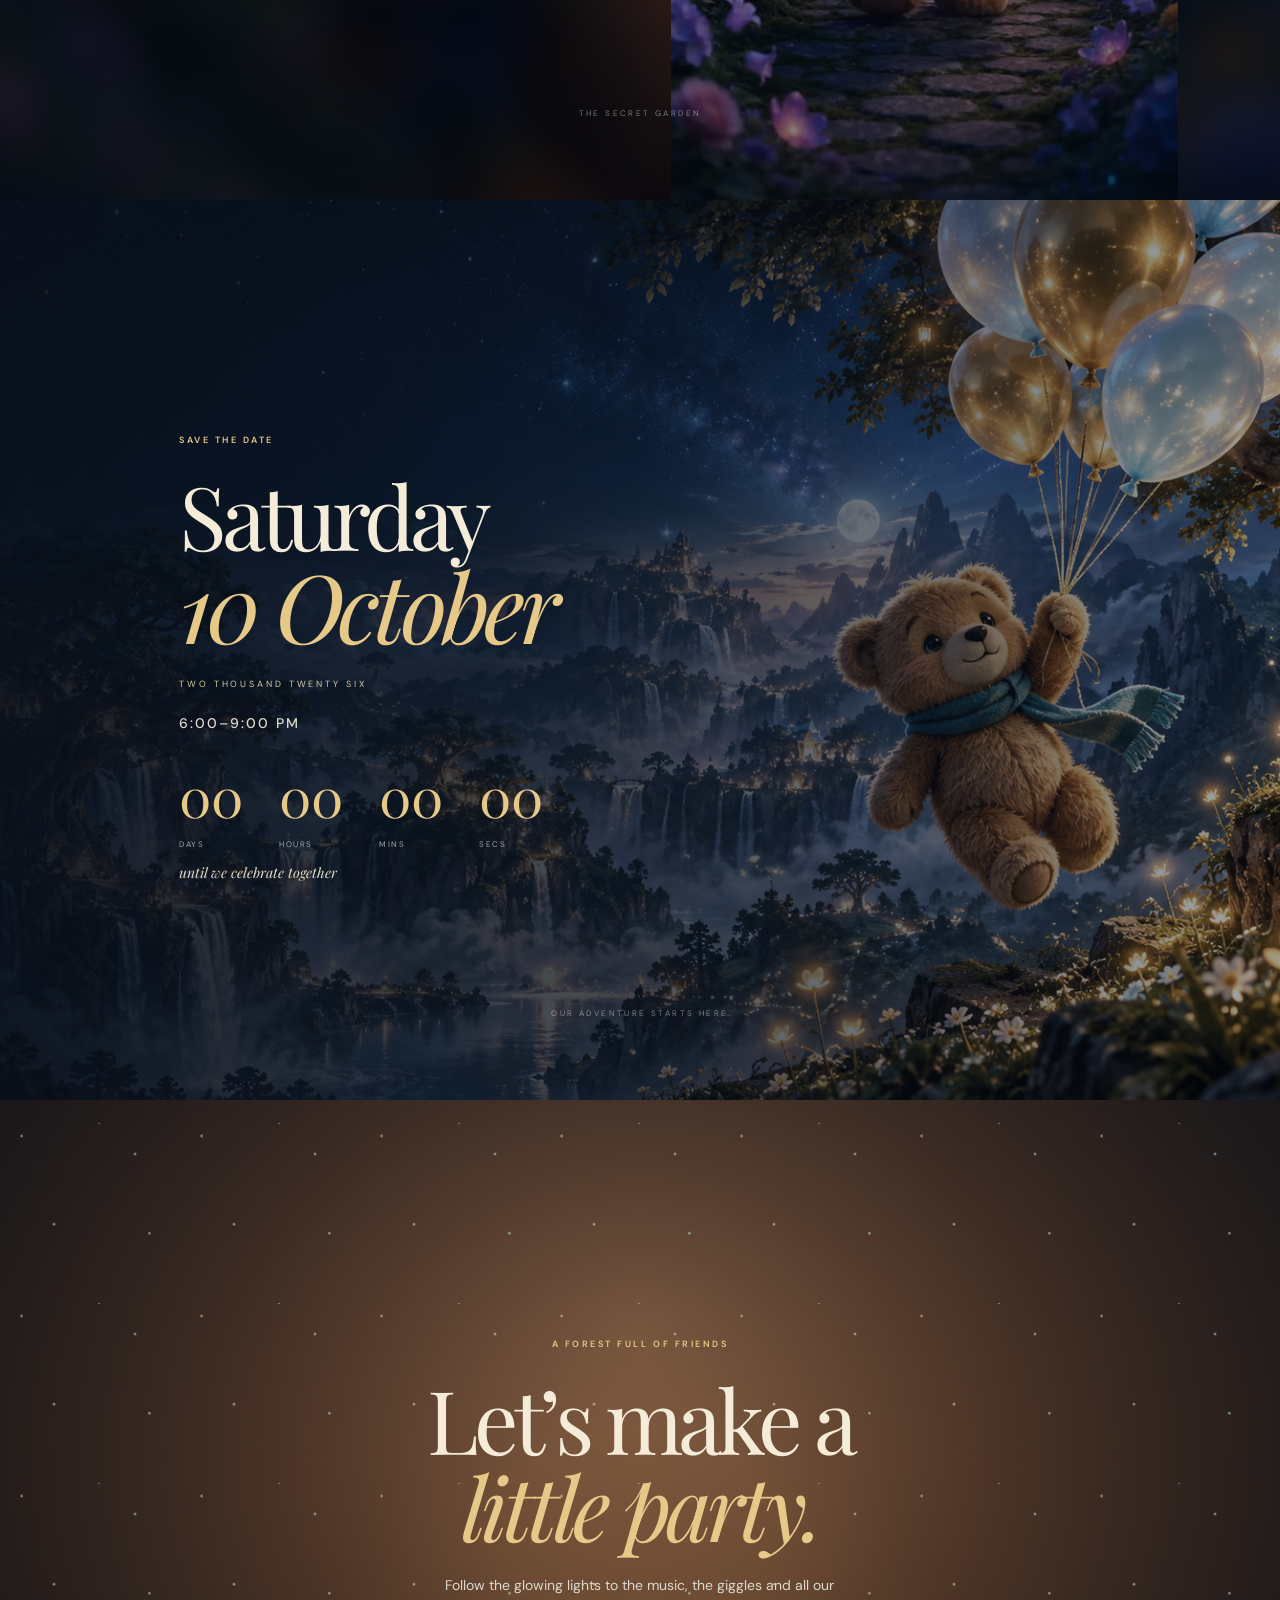
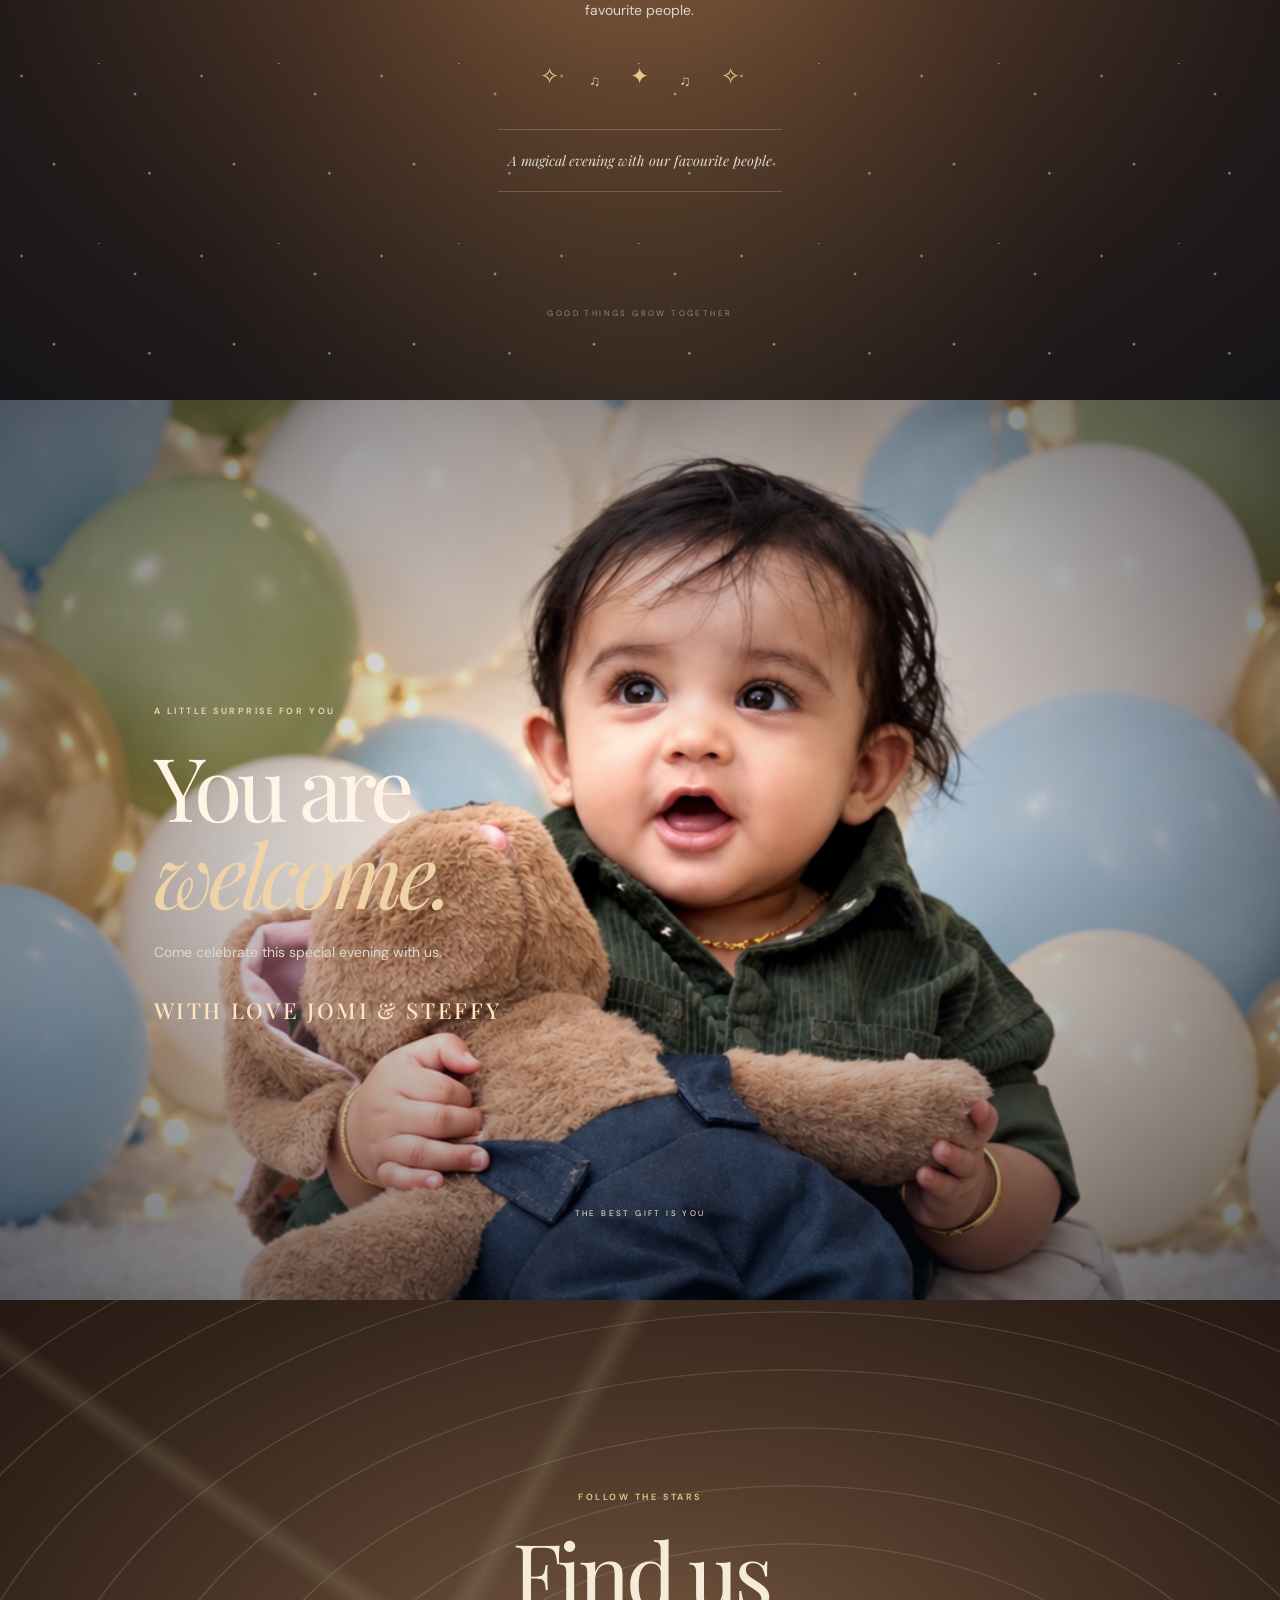
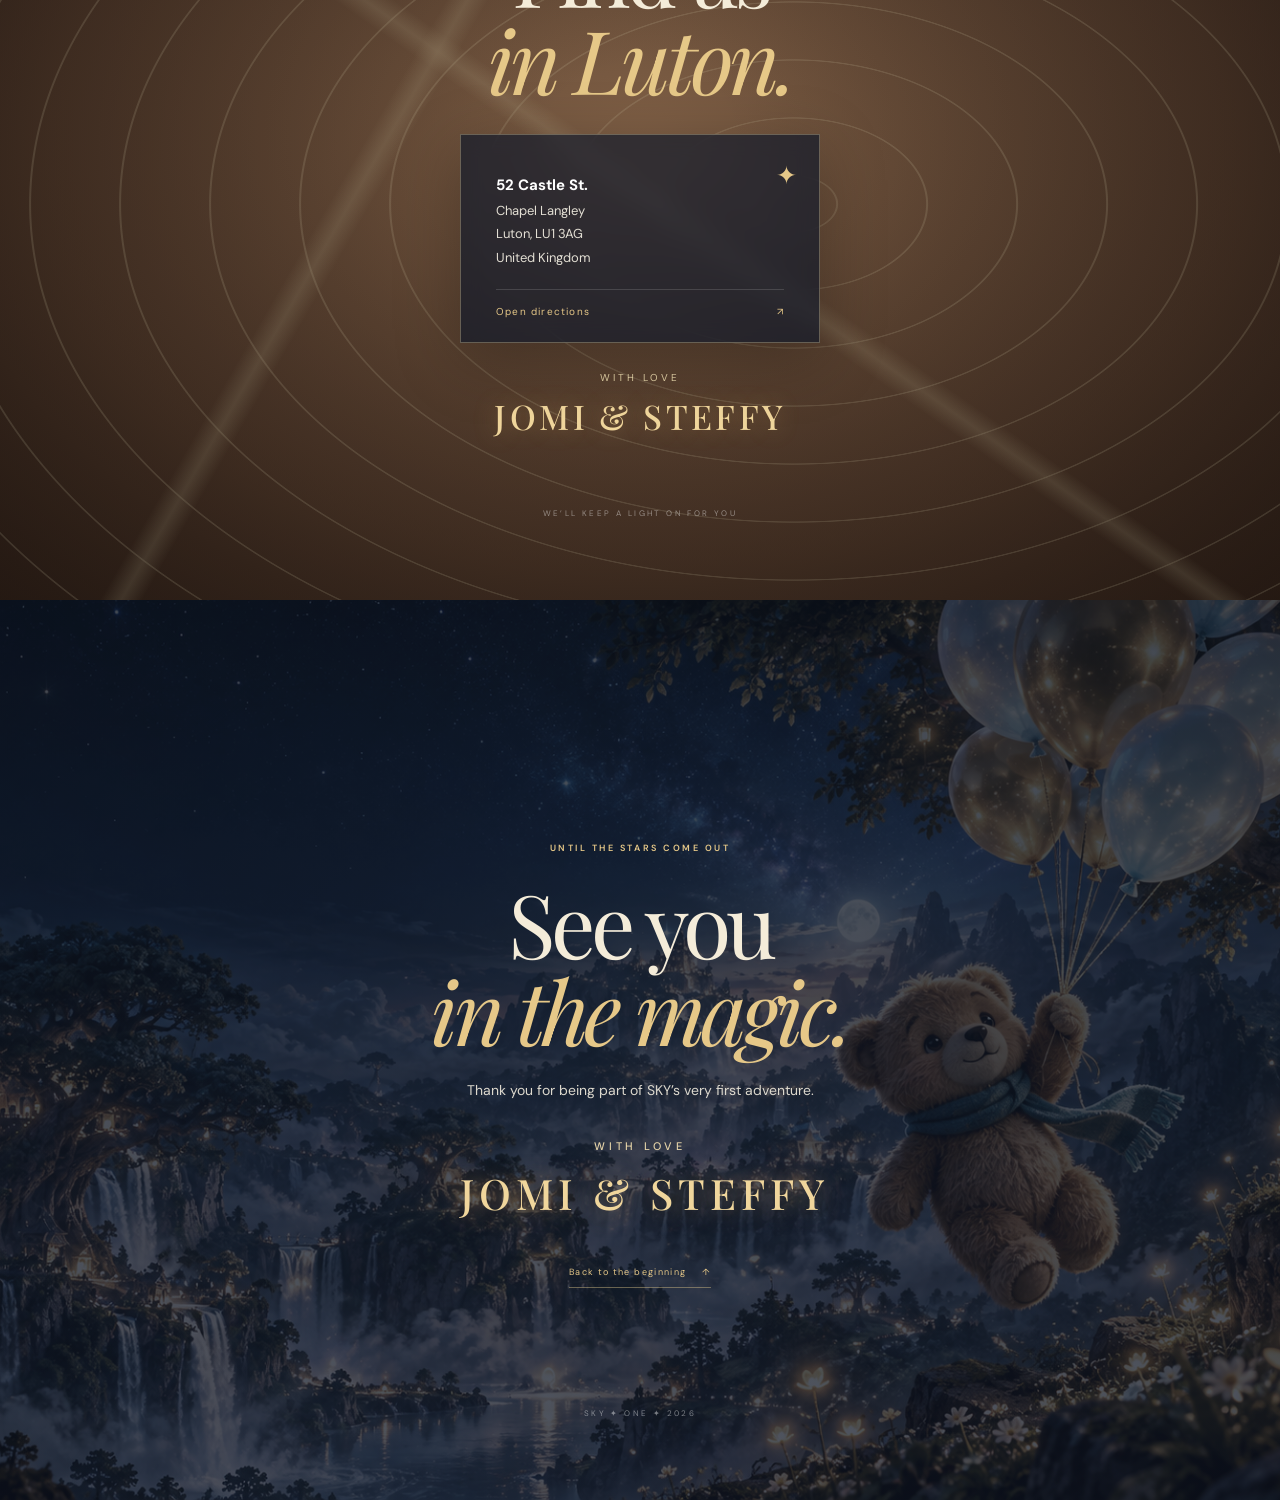
==== commit 28aefafe: "Keep teddy natural and sharpen scrolling scenes" ====
--- a/index.html
+++ b/index.html
@@ -33,13 +33,13 @@
   <button class="sound sound-bottom" id="music-toggle" type="button" aria-label="Play birthday music"><span class="music-icon">♫</span> <span id="music-label">PLAY MUSIC</span></button>
   <main>
     <section class="scene hero" id="home" data-scene="0">
-      <div class="hero-art"></div><canvas class="scroll-video scroll-sequence" data-scroll-sequence data-sequence="assets/flight" aria-label="Teddy flying with balloons"></canvas><div class="shade"></div>
+      <div class="hero-art"></div><canvas class="scroll-video scroll-sequence" data-scroll-sequence data-sequence="assets/flight" data-frame-width="640" data-frame-height="360" aria-label="Teddy flying with balloons"></canvas><div class="shade"></div>
       <div class="fireworks" aria-hidden="true"><b></b><b></b><b></b></div>
       <div class="hero-copy reveal"><p class="eyebrow">A LITTLE MAGIC IS ON ITS WAY</p><h1>YOU ARE<br><em>INVITED</em></h1><div class="fine-line"></div><p class="turning">SKY IS TURNING <strong>ONE</strong></p><p class="scroll-hint"><span class="mouse"></span> Scroll or swipe to begin</p></div>
       <div class="hero-caption">A day as wonderful as you are</div>
     </section>
     <section class="scene doorway" id="door" data-scene="1">
-      <canvas class="scroll-video scroll-sequence" data-scroll-sequence data-sequence="assets/door" aria-label="Teddy walking through the fantasy doorway"></canvas><div class="door-glow"></div>
+      <canvas class="scroll-video scroll-sequence" data-scroll-sequence data-sequence="assets/door" data-frame-width="450" data-frame-height="800" aria-label="Teddy walking through the fantasy doorway"></canvas><div class="door-glow"></div>
       <div class="scene-copy reveal"><p class="eyebrow">FOLLOW THE LITTLE LIGHTS</p><h2>There’s a whole<br><em>world inside.</em></h2><p>Take my paw. Our story begins just beyond this door.</p><div class="tiny-stars">✦　✧　✦</div></div>
       <div class="scene-note">THE SECRET GARDEN</div>
     </section>
@@ -70,7 +70,7 @@
     </section>
   </main>
   <nav class="chapters" aria-label="Invitation chapters"><a href="#home" aria-label="Beginning"></a><a href="#date" aria-label="Date"></a><a href="#party" aria-label="Party"></a><a href="#photo" aria-label="Birthday photo"></a><a href="#venue" aria-label="Venue"></a></nav>
-  <script src="script.js?v=frames2"></script><script>
+  <script src="script.js?v=frames3"></script><script>
 const birthdayPhoto=document.querySelector(".bag-direct-photo");function zoomBirthdayPhoto(){if(!birthdayPhoto)return;const rect=birthdayPhoto.closest(".scene").getBoundingClientRect();const amount=Math.max(0,Math.min(1,-rect.top/rect.height));birthdayPhoto.style.transform=`scale(${1.04+amount*.16})`}addEventListener("scroll",zoomBirthdayPhoto,{passive:true});addEventListener("resize",zoomBirthdayPhoto,{passive:true});zoomBirthdayPhoto();
 </script>
 
--- a/styles.css
+++ b/styles.css
@@ -47,3 +47,6 @@
 .sound-bottom #music-label{color:#fff;margin:0}
 @media(max-width:700px){.sound-bottom{bottom:max(14px,env(safe-area-inset-bottom))!important;padding:12px 20px!important}.chapters{right:9px}}
 .scene-note{bottom:82px}
+
+/* Keep the whole original video frame in view; use only a softened fill to reach the screen edges. */
+.scroll-sequence{opacity:1}
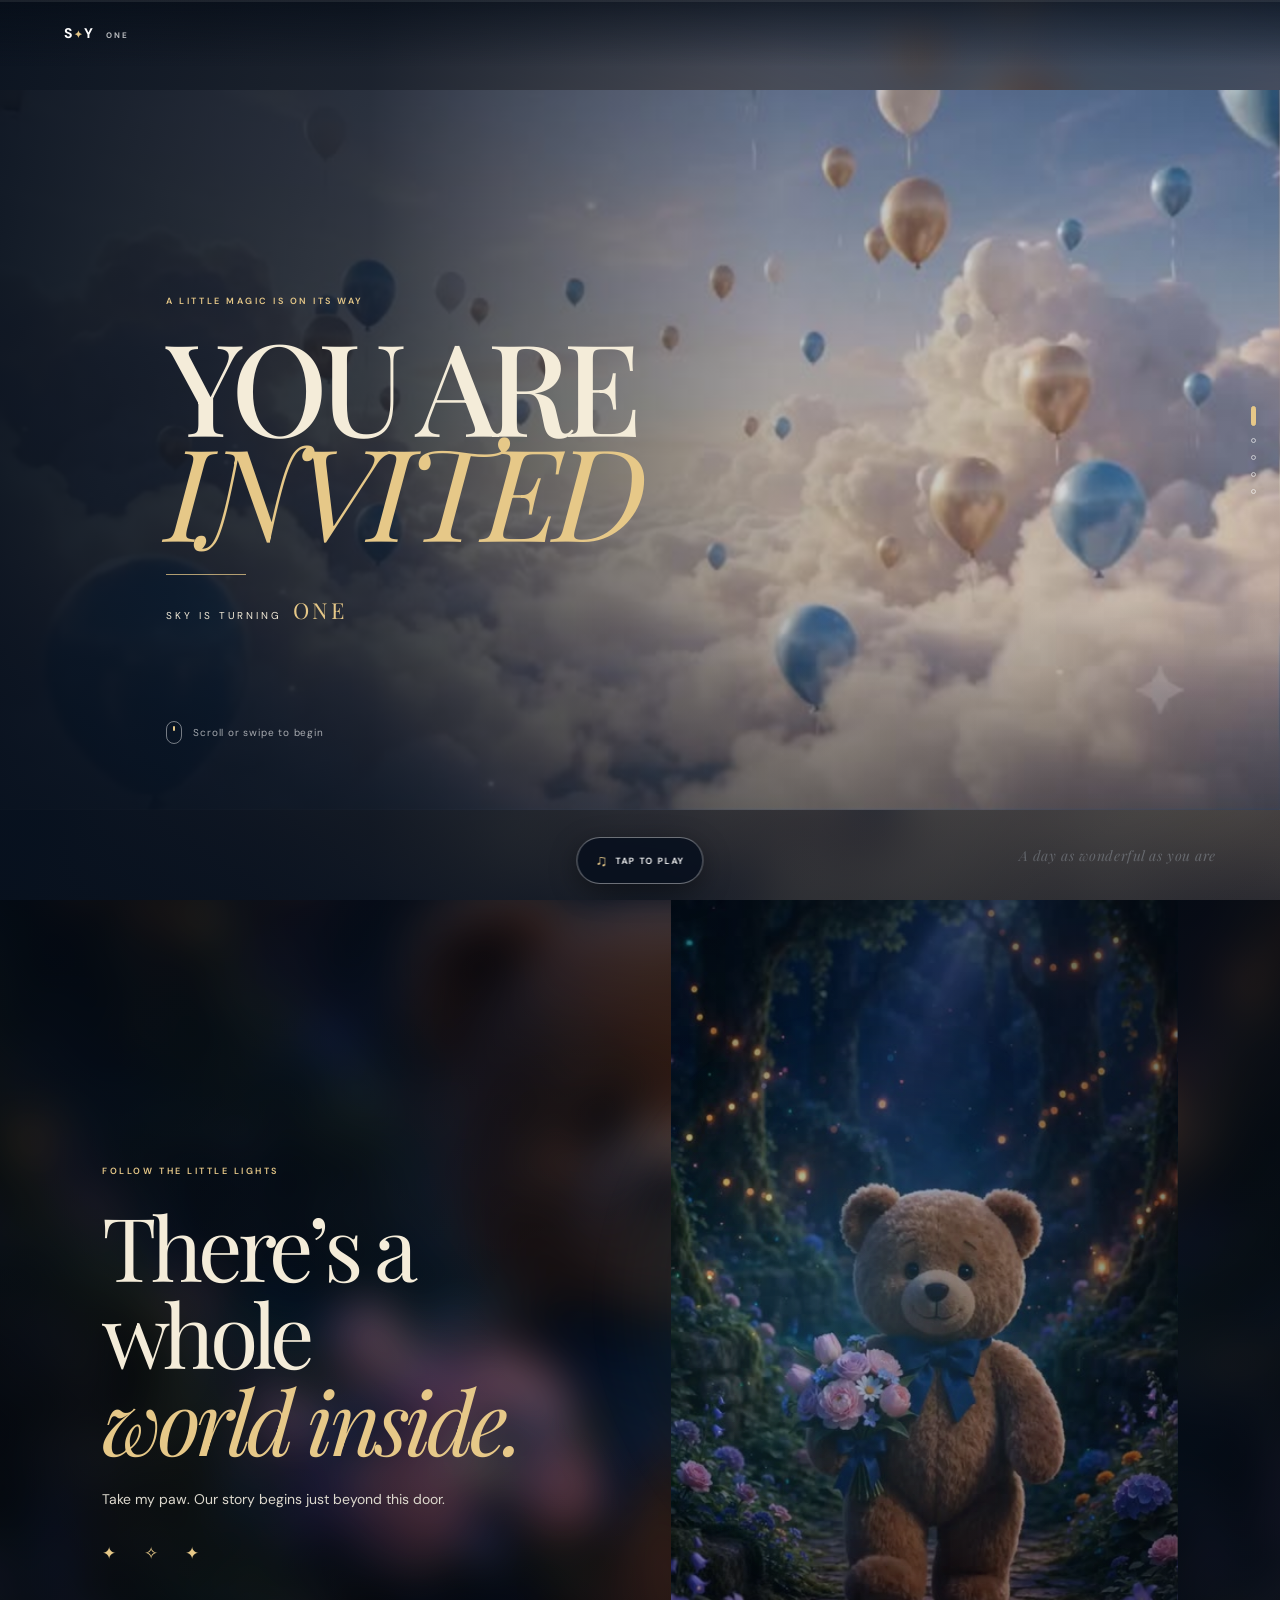
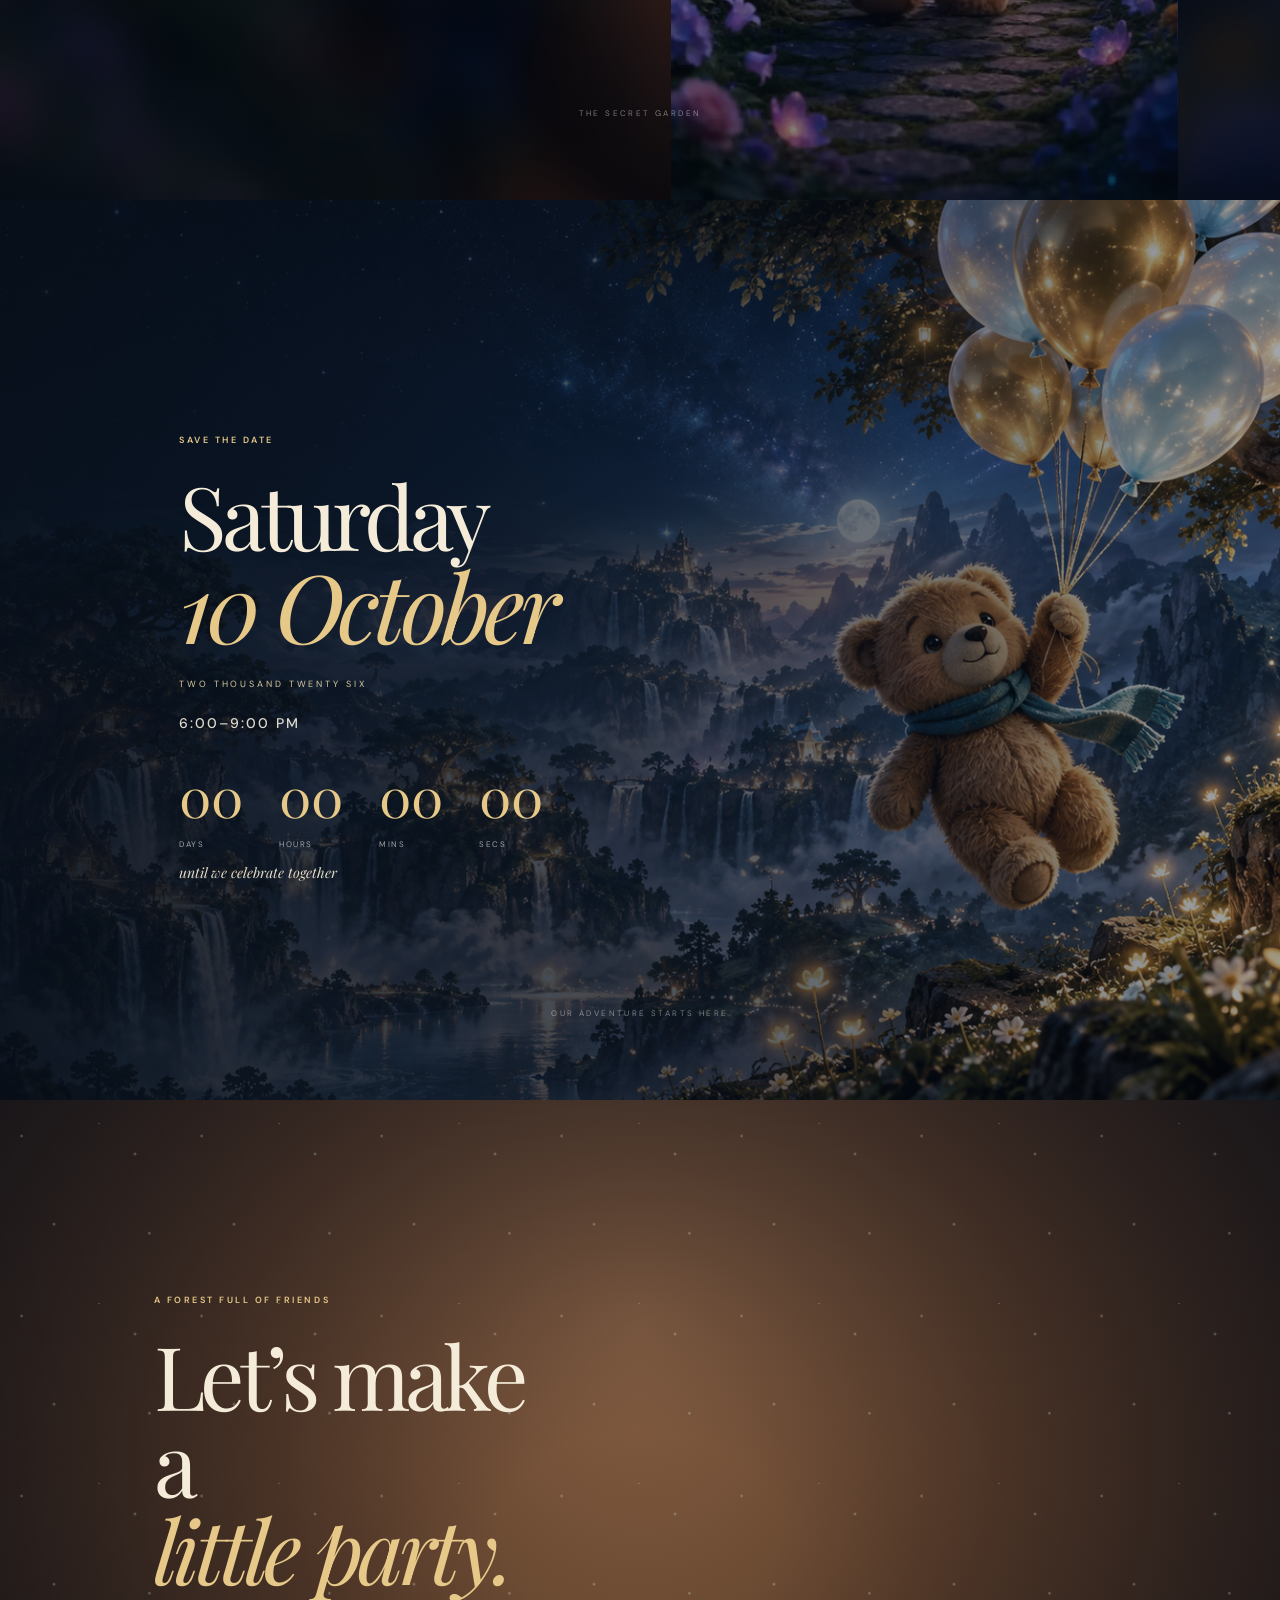
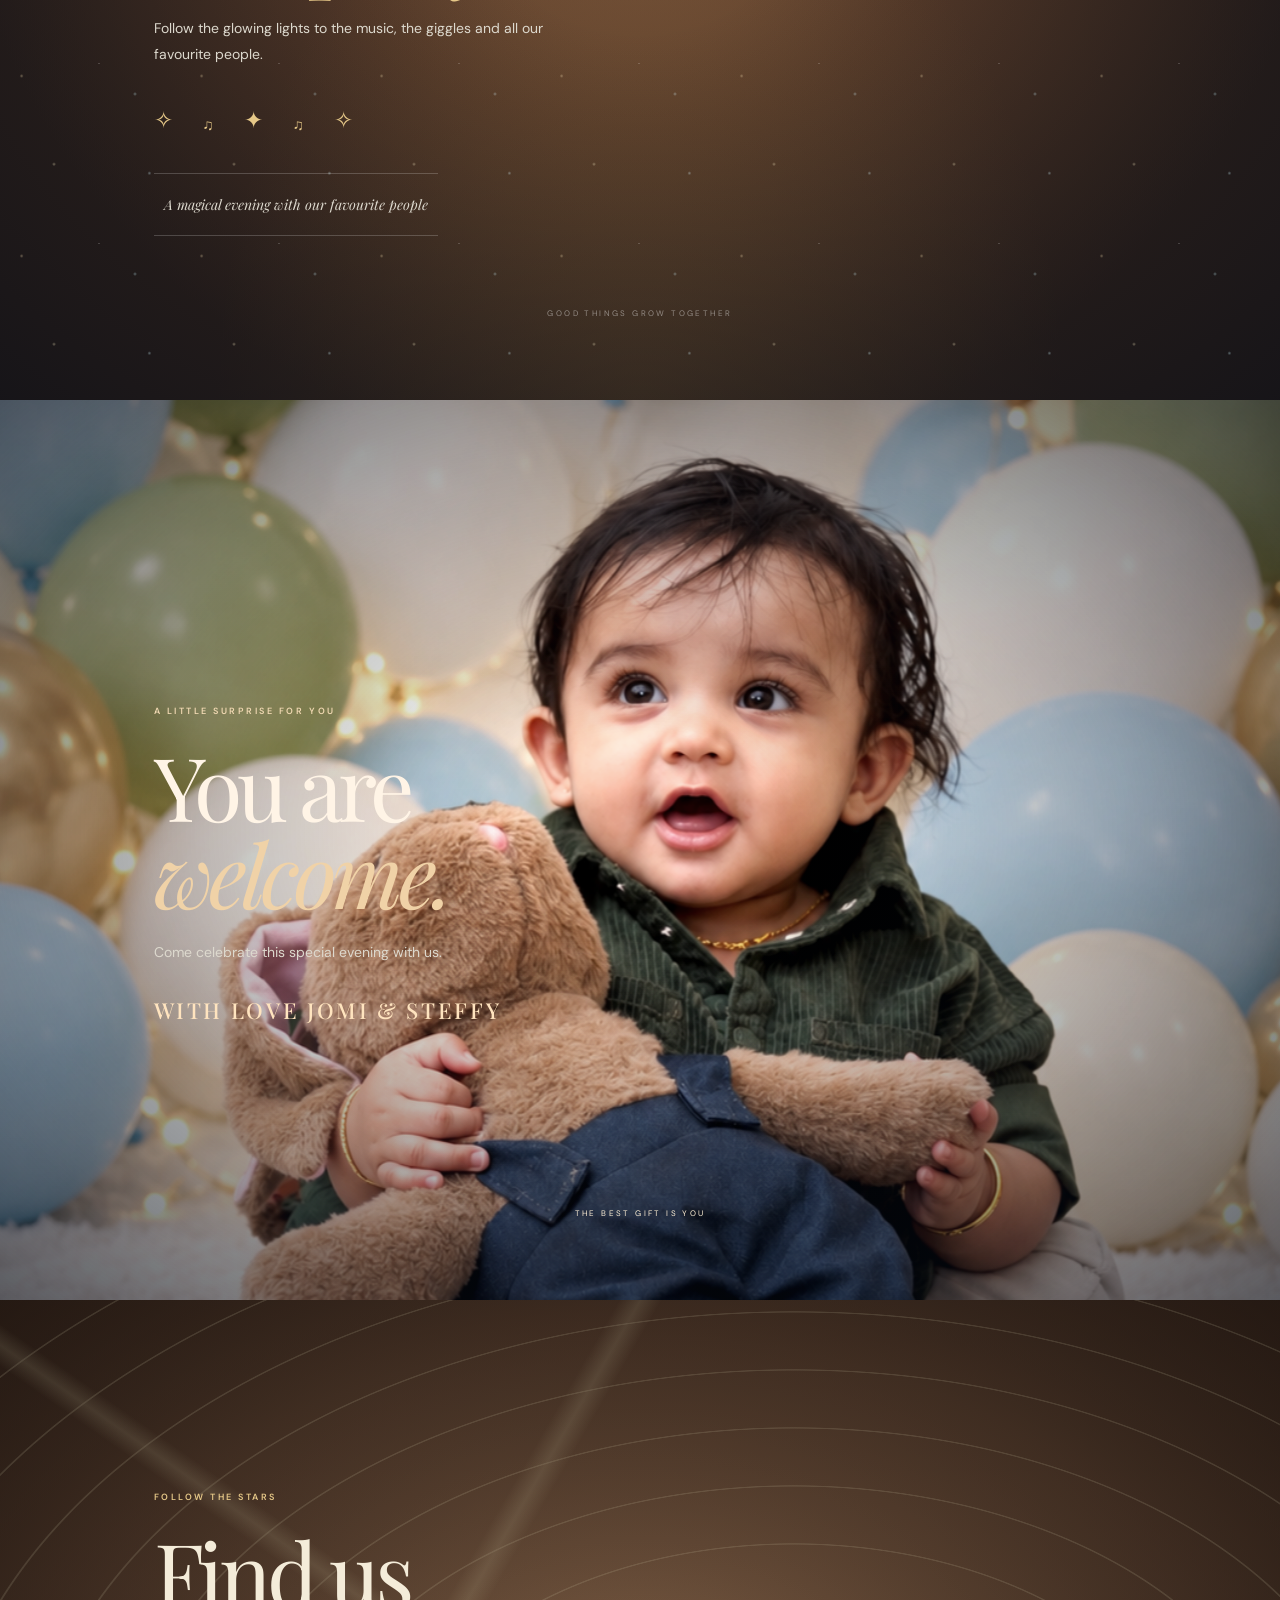
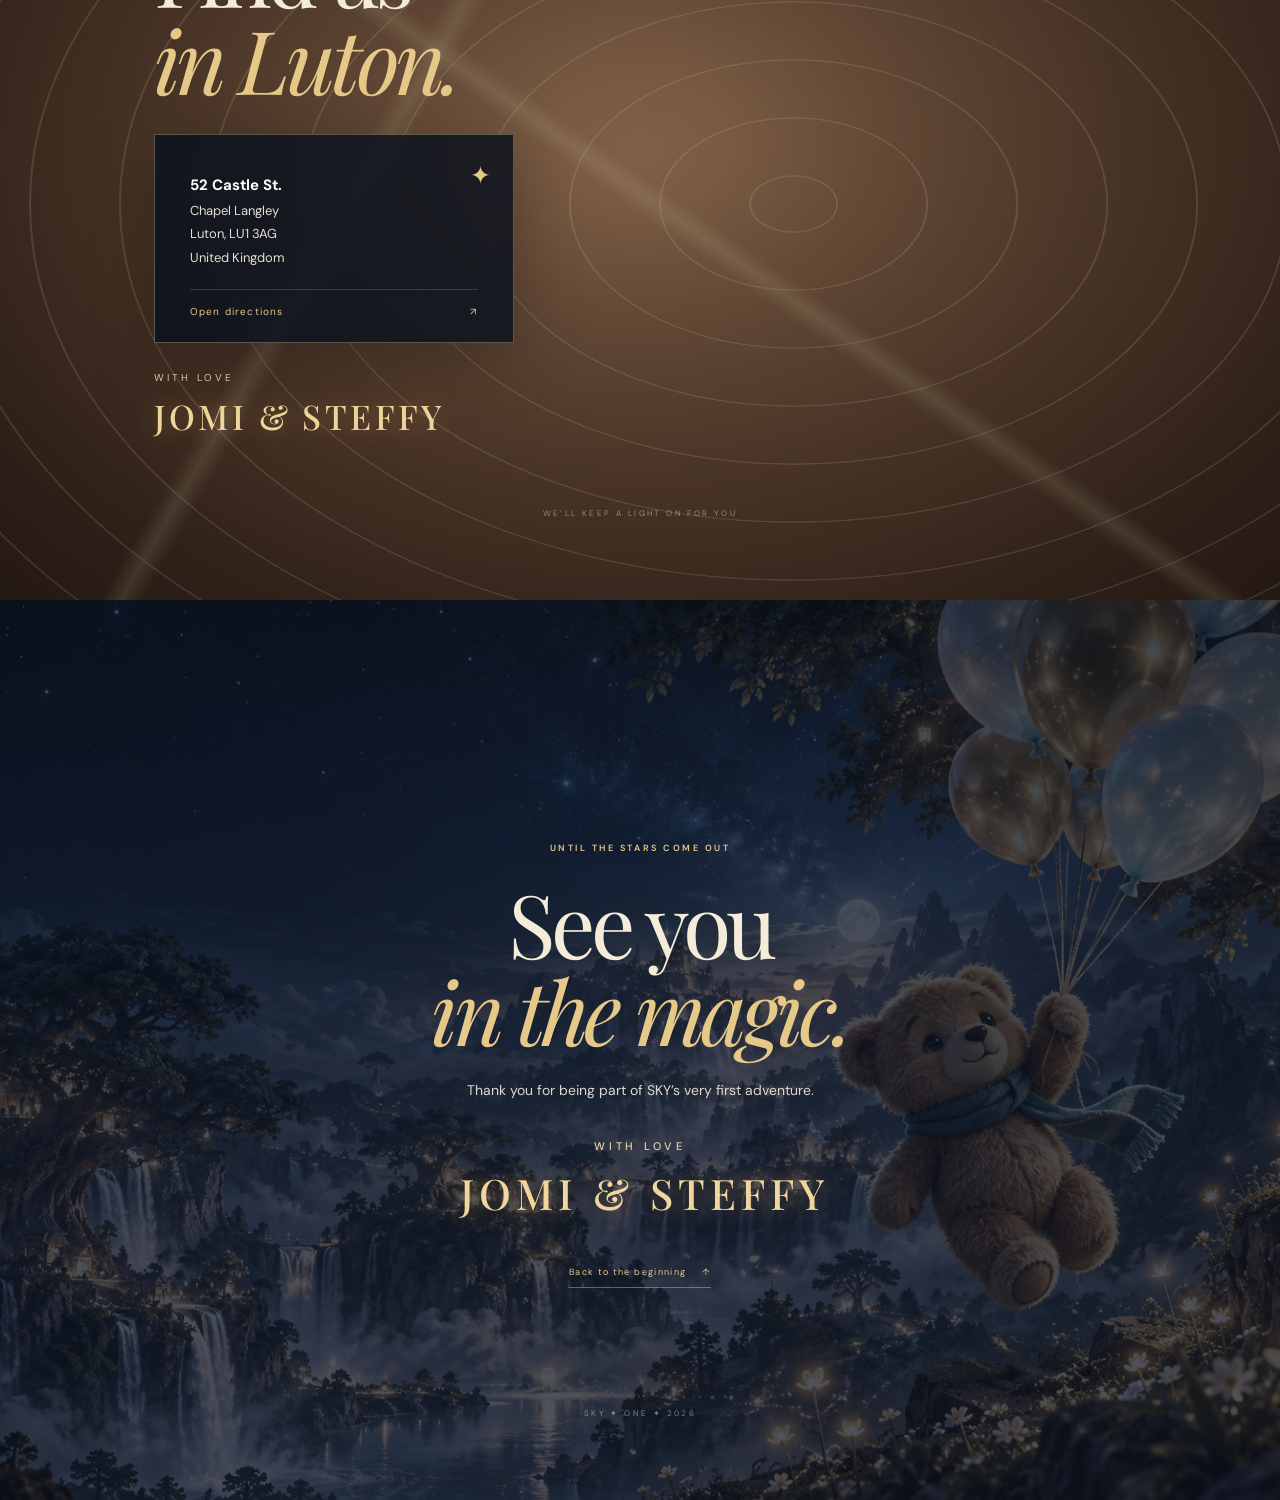
==== commit ef19e9c3: "Add party and address teddy scroll scenes" ====
--- a/index.html
+++ b/index.html
@@ -48,6 +48,7 @@
       <div class="scene-note">OUR ADVENTURE STARTS HERE</div>
     </section>
     <section class="scene party-scene" id="party" data-scene="3">
+      <canvas class="scroll-video scroll-sequence" data-scroll-sequence data-sequence="assets/party" data-frame-width="450" data-frame-height="800" data-frame-count="120" data-frames-per-sheet="20" data-columns="5" aria-label="Teddy waving as the party begins"></canvas>
       <div class="party-lights"></div><div class="scene-copy centered reveal"><p class="eyebrow">A FOREST FULL OF FRIENDS</p><h2>Let’s make a<br><em>little party.</em></h2><p>Follow the glowing lights to the music, the giggles and all our favourite people.</p><div class="party-icons"><span>✧</span><span>♫</span><span>✦</span><span>♫</span><span>✧</span></div><p class="detail-pill">A magical evening with our favourite people</p></div>
       <div class="scene-note">GOOD THINGS GROW TOGETHER</div>
     </section>
@@ -61,6 +62,7 @@
       <div class="scene-note">THE BEST GIFT IS YOU</div>
     </section>
     <section class="scene venue" id="venue" data-scene="6">
+      <canvas class="scroll-video scroll-sequence" data-scroll-sequence data-sequence="assets/drive" data-frame-width="450" data-frame-height="800" data-frame-count="120" data-frames-per-sheet="20" data-columns="5" aria-label="Teddy driving to the birthday address"></canvas>
       <div class="map-lines"></div><div class="scene-copy centered reveal"><p class="eyebrow">FOLLOW THE STARS</p><h2>Find us<br><em>in Luton.</em></h2><div class="address-card"><span class="pin">✦</span><p><strong>52 Castle St.</strong><br>Chapel Langley<br>Luton, LU1 3AG<br>United Kingdom</p><a target="_blank" rel="noopener" href="https://maps.google.com/maps/place//data=!4m2!3m1!1s0x487648431d119815:0x6990cb33148c9e13?entry=s&amp;sa=X&amp;ved=2ahUKEwjpnbjJ34-XAxV6RZ8JHcIdHlcQ4kB6BAgVEAA&amp;hl=en">Open directions <span>↗</span></a></div><div class="host-line"><span>WITH LOVE</span><strong>JOMI &amp; STEFFY</strong></div></div>
       <div class="scene-note">WE’LL KEEP A LIGHT ON FOR YOU</div>
     </section>
@@ -70,7 +72,7 @@
     </section>
   </main>
   <nav class="chapters" aria-label="Invitation chapters"><a href="#home" aria-label="Beginning"></a><a href="#date" aria-label="Date"></a><a href="#party" aria-label="Party"></a><a href="#photo" aria-label="Birthday photo"></a><a href="#venue" aria-label="Venue"></a></nav>
-  <script src="script.js?v=frames3"></script><script>
+  <script src="script.js?v=frames4"></script><script>
 const birthdayPhoto=document.querySelector(".bag-direct-photo");function zoomBirthdayPhoto(){if(!birthdayPhoto)return;const rect=birthdayPhoto.closest(".scene").getBoundingClientRect();const amount=Math.max(0,Math.min(1,-rect.top/rect.height));birthdayPhoto.style.transform=`scale(${1.04+amount*.16})`}addEventListener("scroll",zoomBirthdayPhoto,{passive:true});addEventListener("resize",zoomBirthdayPhoto,{passive:true});zoomBirthdayPhoto();
 </script>
 
--- a/styles.css
+++ b/styles.css
@@ -50,3 +50,26 @@
 
 /* Keep the whole original video frame in view; use only a softened fill to reach the screen edges. */
 .scroll-sequence{opacity:1}
+
+/* Scroll-scrub the party and arrival clips as light mobile-friendly image atlases. */
+.party-scene .scroll-sequence,.venue .scroll-sequence{opacity:.94}
+.party-scene .party-lights{z-index:1;opacity:.36;mix-blend-mode:screen}
+.venue .map-lines{z-index:1;opacity:.2}
+.party-scene .scene-copy.centered{margin:0 0 0 4vw;text-align:left;max-width:390px}
+.party-scene .scene-copy.centered>p:not(.eyebrow){margin-left:0;margin-right:0}
+.party-scene .party-icons{justify-content:flex-start}
+.venue .scene-copy.centered{margin:0 auto 0 4vw;text-align:left;max-width:420px}
+.venue .scene-copy.centered>p:not(.eyebrow){margin-left:0;margin-right:0}
+.venue .address-card{margin-left:0;margin-right:0;background:#07101dcc}
+.venue .host-line{align-items:flex-start;margin-left:0;margin-right:0}
+@media(max-width:700px){
+  .party-scene .scene-copy.centered{align-self:flex-end;width:100%;max-width:520px;margin:auto auto 7vh;padding:38px 12px 12px;text-align:center;background:linear-gradient(180deg,transparent 0%,#07101de0 28%,#07101df2 100%)}
+  .party-scene .scene-copy.centered>p:not(.eyebrow){margin-left:auto;margin-right:auto}
+  .party-scene .party-icons{justify-content:center;margin:18px 0}
+  .party-scene .detail-pill{padding:12px 8px!important}
+  .venue .scene-copy.centered{align-self:center;width:100%;max-width:500px;margin:auto;padding:8px 4px 0;text-align:center}
+  .venue .scene-copy.centered>p:not(.eyebrow){margin-left:auto;margin-right:auto}
+  .venue .address-card{margin:20px auto 13px;background:#07101de0}
+  .venue .host-line{align-items:center;margin:16px auto 0}
+  .party-scene .scroll-sequence,.venue .scroll-sequence{opacity:.9}
+}
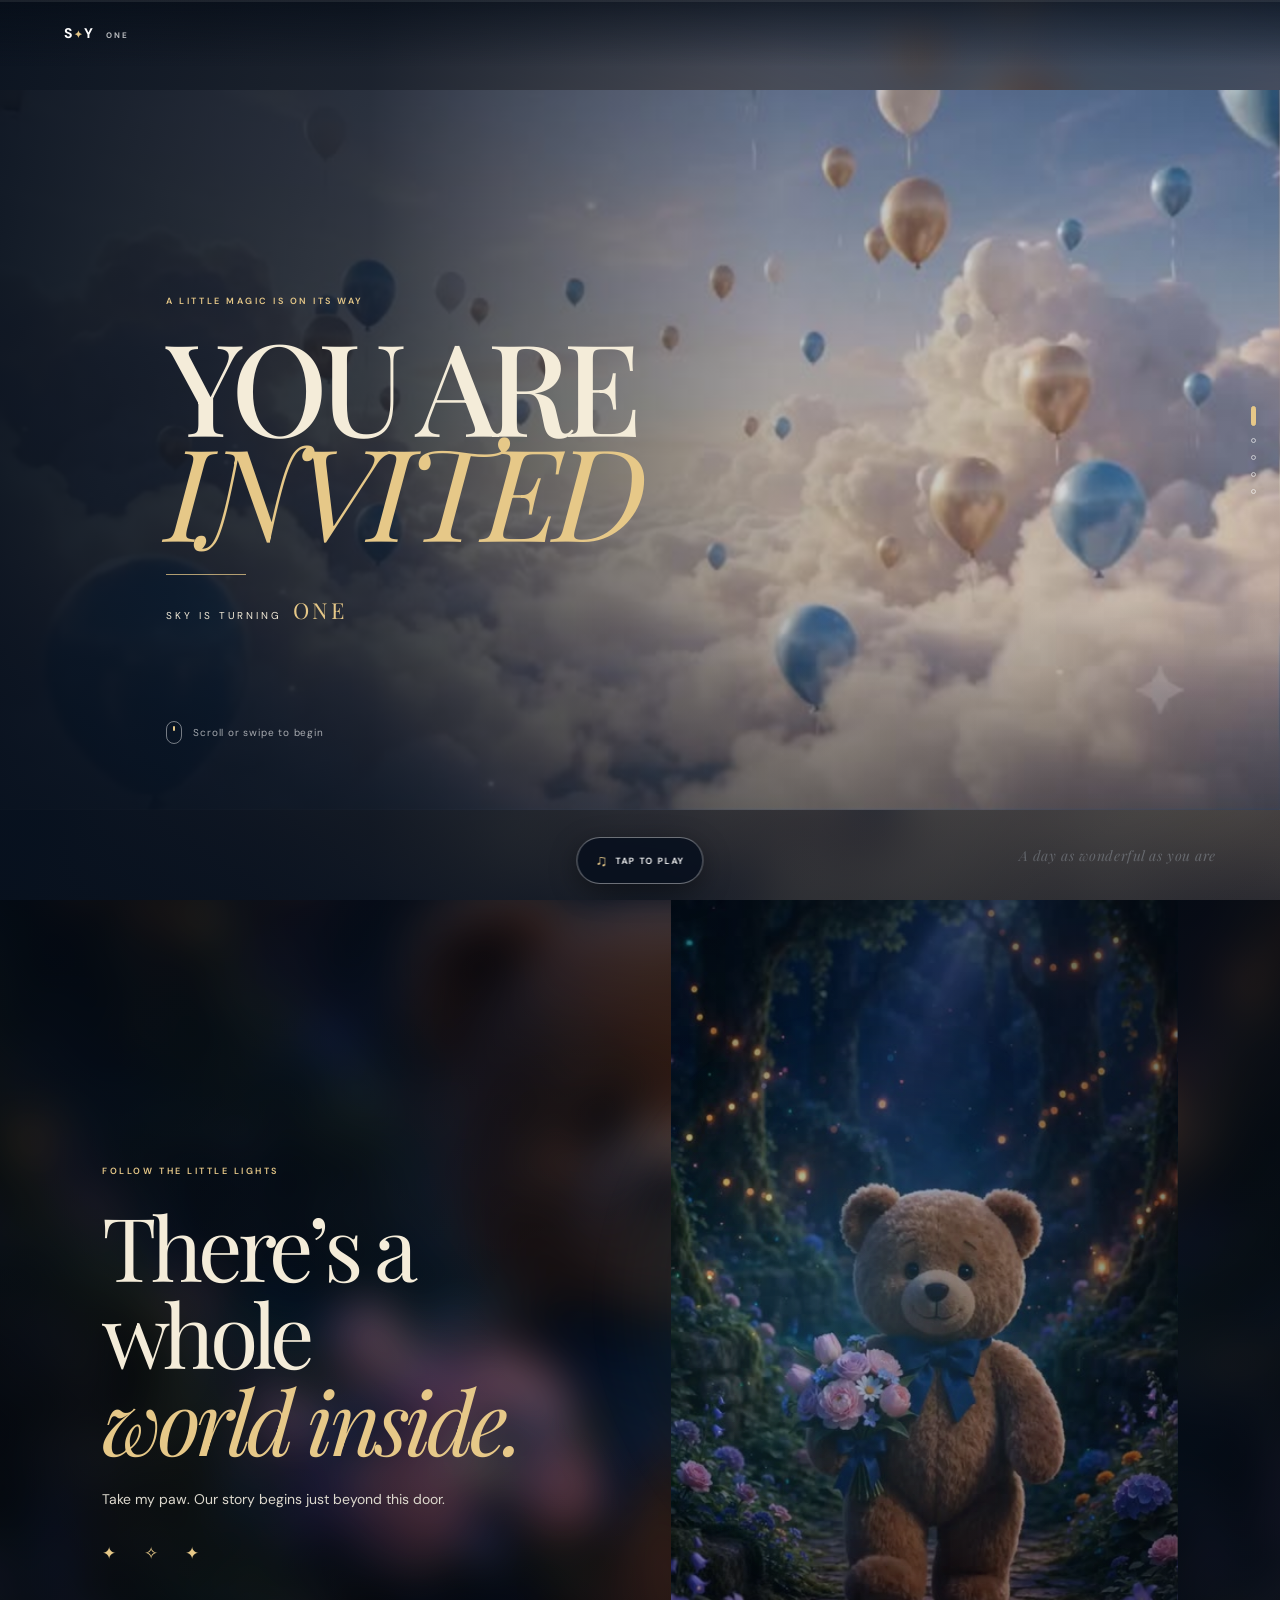
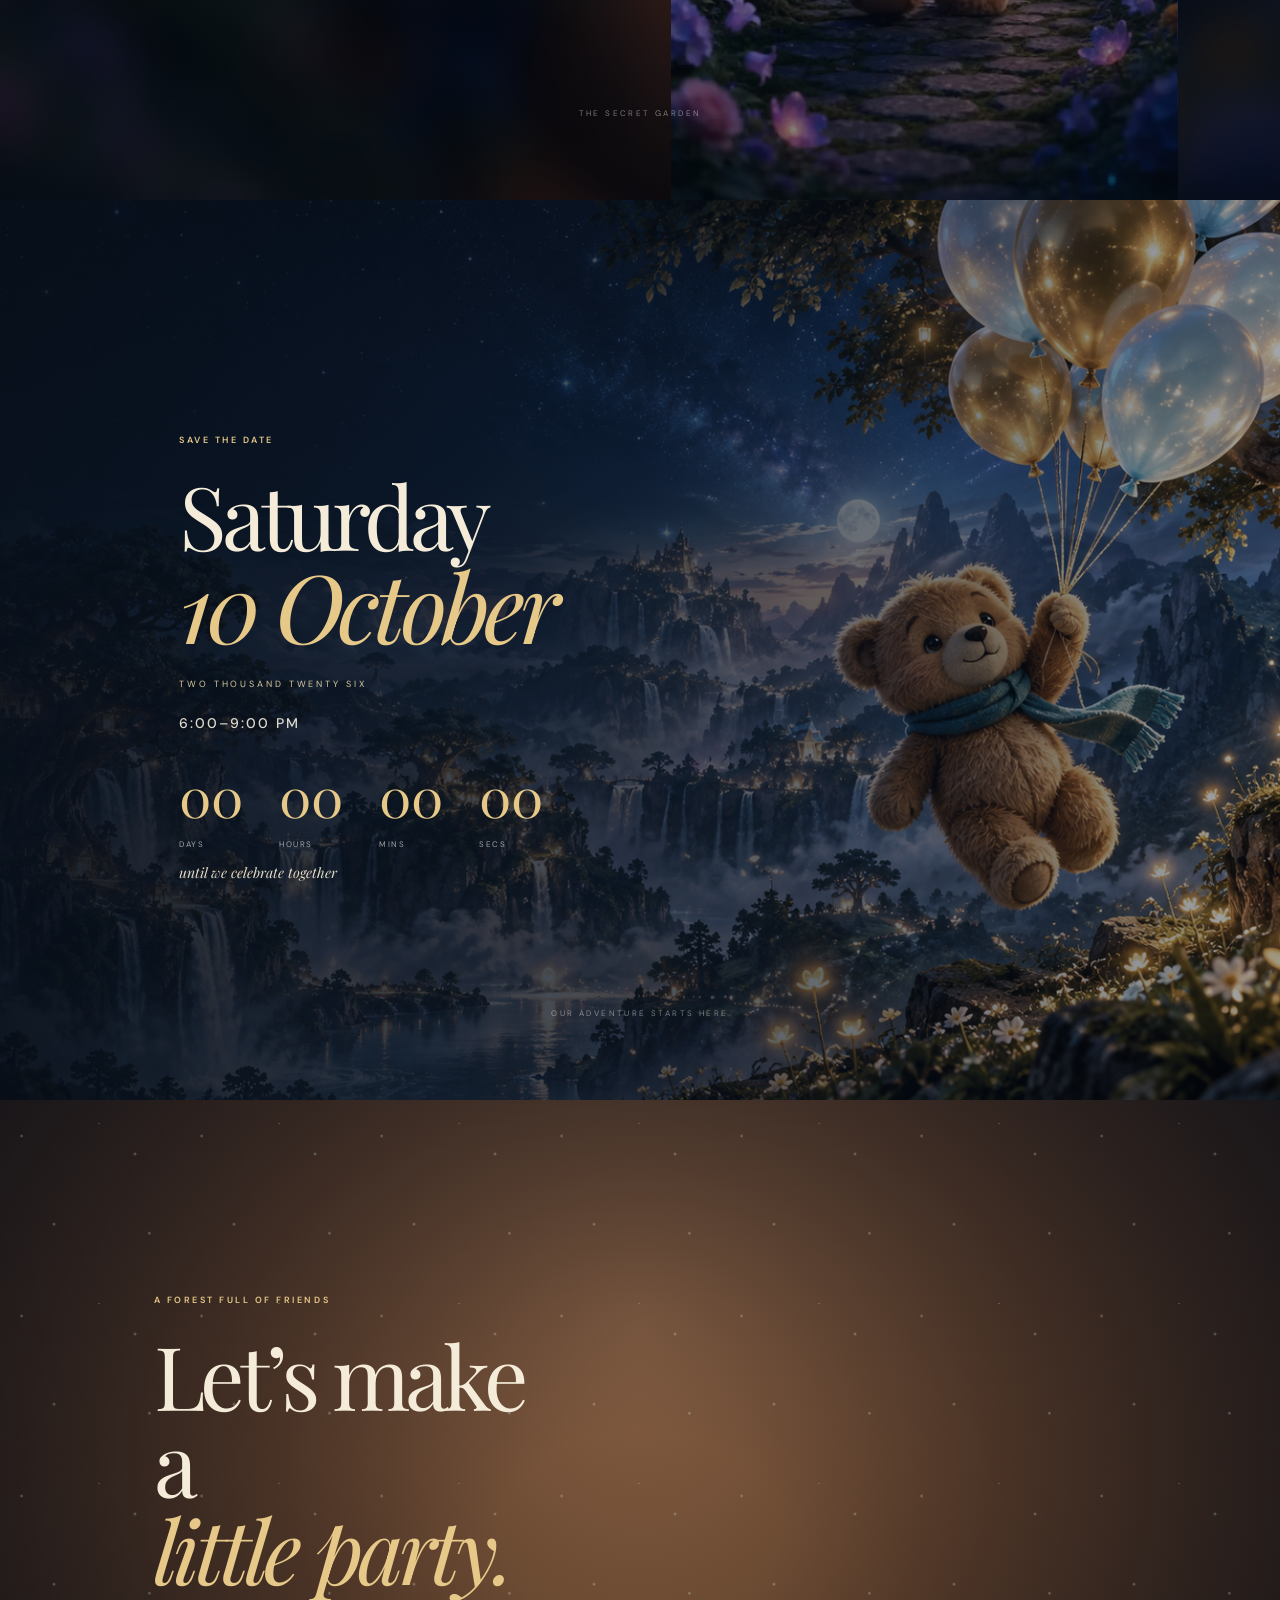
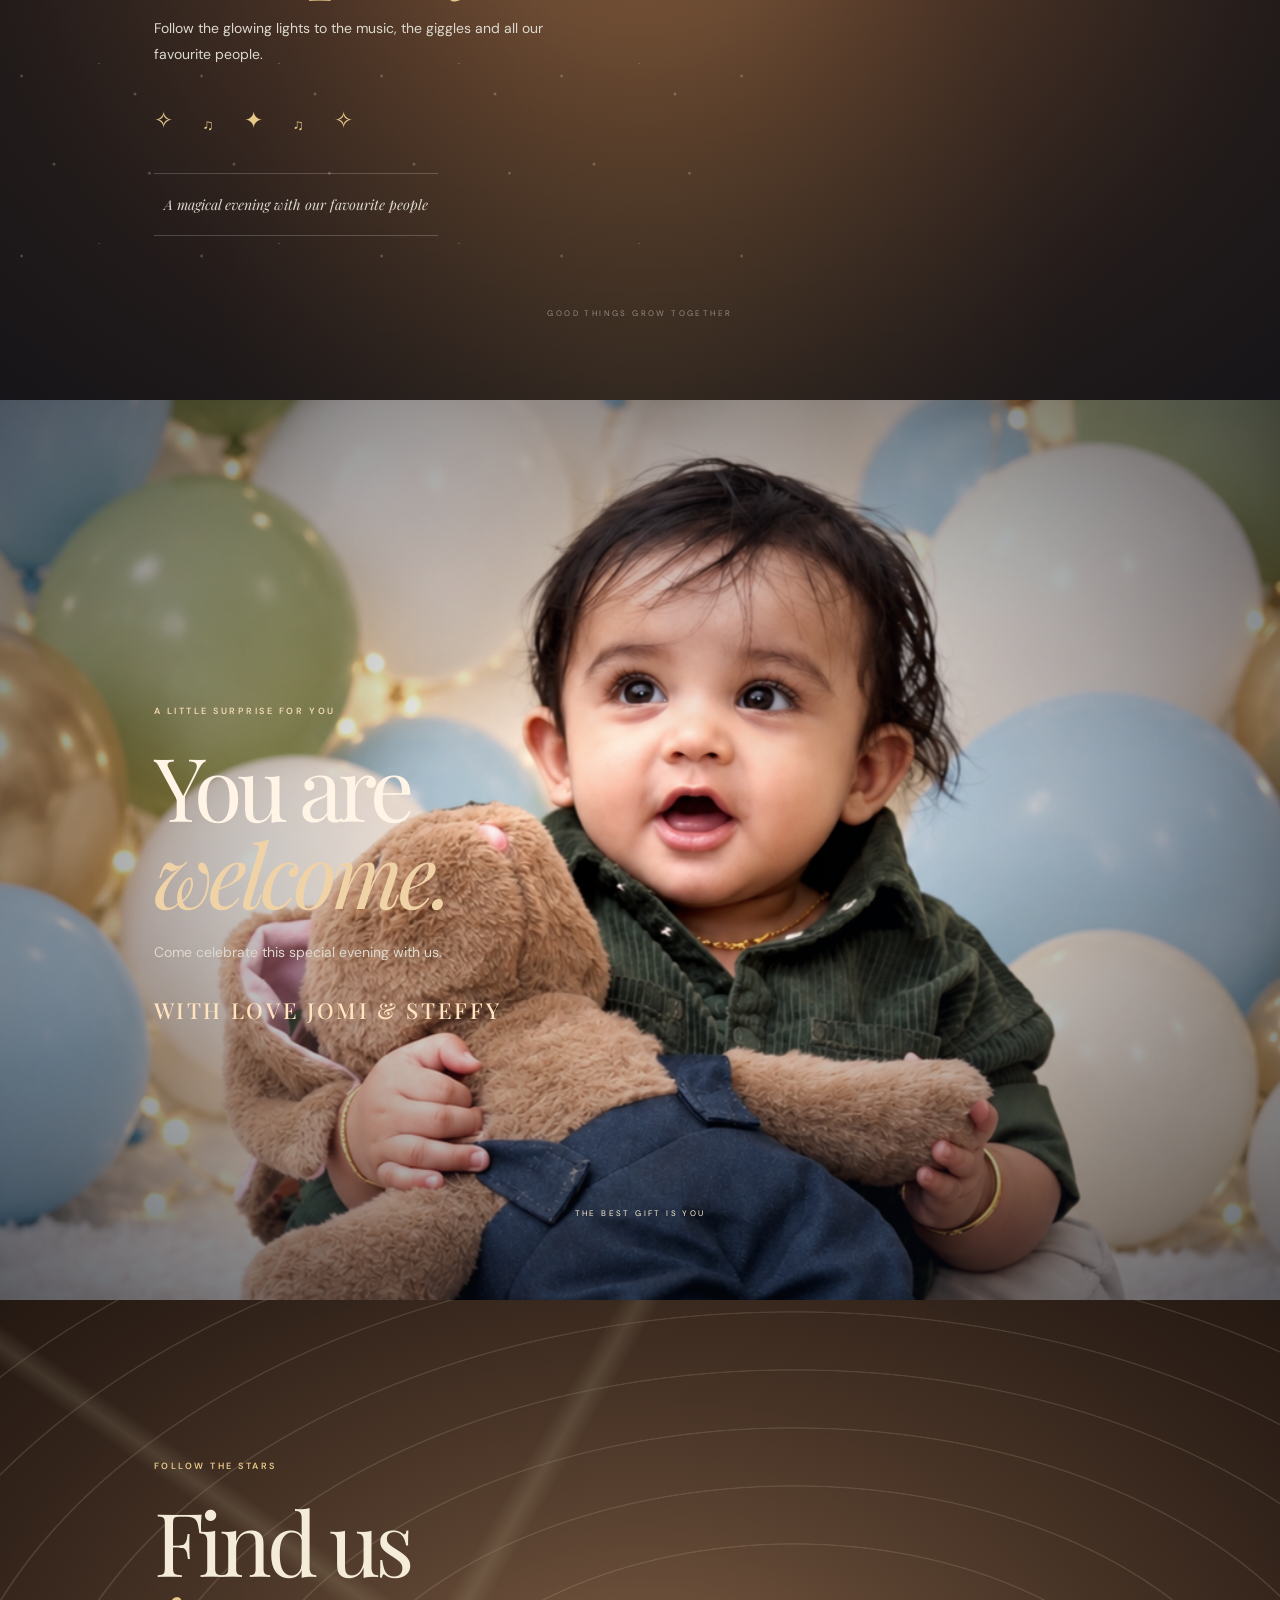
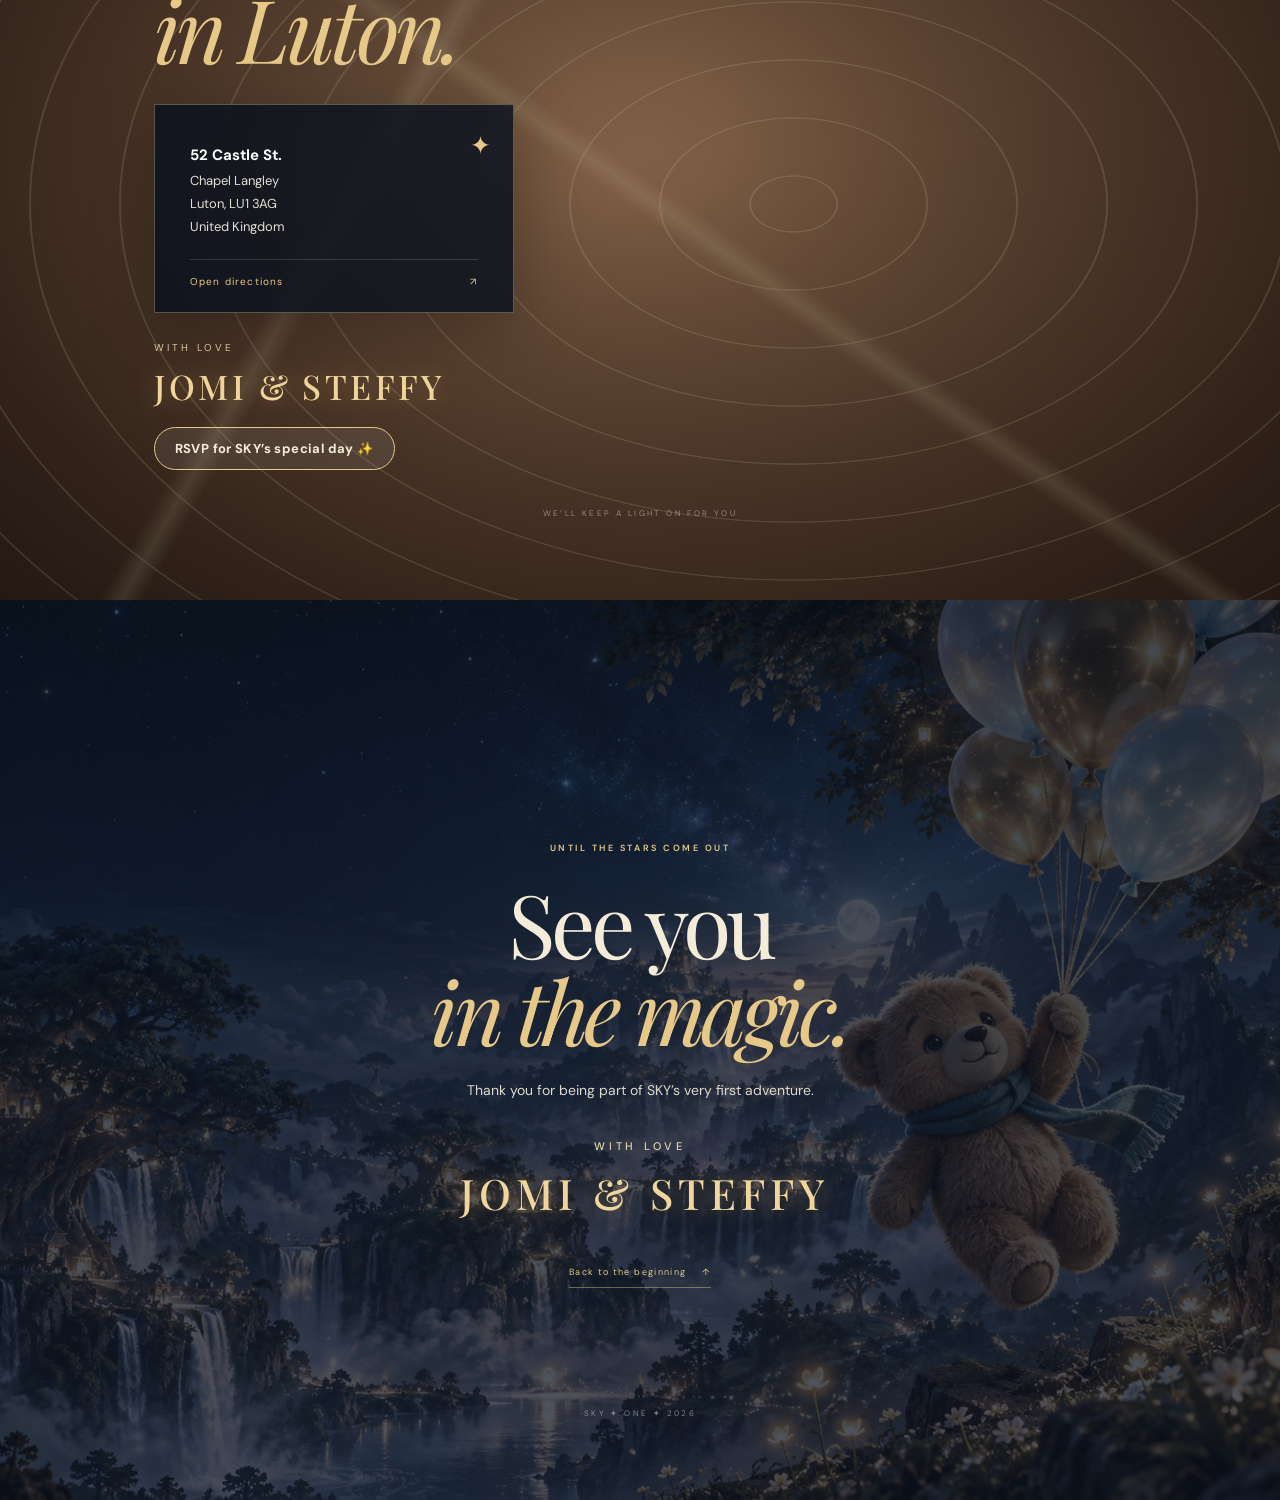
==== commit 2c83c613: "Link invitation to RSVP" ====
--- a/index.html
+++ b/index.html
@@ -63,7 +63,7 @@
     </section>
     <section class="scene venue" id="venue" data-scene="6">
       <canvas class="scroll-video scroll-sequence" data-scroll-sequence data-sequence="assets/drive" data-frame-width="450" data-frame-height="800" data-frame-count="120" data-frames-per-sheet="20" data-columns="5" aria-label="Teddy driving to the birthday address"></canvas>
-      <div class="map-lines"></div><div class="scene-copy centered reveal"><p class="eyebrow">FOLLOW THE STARS</p><h2>Find us<br><em>in Luton.</em></h2><div class="address-card"><span class="pin">✦</span><p><strong>52 Castle St.</strong><br>Chapel Langley<br>Luton, LU1 3AG<br>United Kingdom</p><a target="_blank" rel="noopener" href="https://maps.google.com/maps/place//data=!4m2!3m1!1s0x487648431d119815:0x6990cb33148c9e13?entry=s&amp;sa=X&amp;ved=2ahUKEwjpnbjJ34-XAxV6RZ8JHcIdHlcQ4kB6BAgVEAA&amp;hl=en">Open directions <span>↗</span></a></div><div class="host-line"><span>WITH LOVE</span><strong>JOMI &amp; STEFFY</strong></div></div>
+      <div class="map-lines"></div><div class="scene-copy centered reveal"><p class="eyebrow">FOLLOW THE STARS</p><h2>Find us<br><em>in Luton.</em></h2><div class="address-card"><span class="pin">✦</span><p><strong>52 Castle St.</strong><br>Chapel Langley<br>Luton, LU1 3AG<br>United Kingdom</p><a target="_blank" rel="noopener" href="https://maps.google.com/maps/place//data=!4m2!3m1!1s0x487648431d119815:0x6990cb33148c9e13?entry=s&amp;sa=X&amp;ved=2ahUKEwjpnbjJ34-XAxV6RZ8JHcIdHlcQ4kB6BAgVEAA&amp;hl=en">Open directions <span>↗</span></a></div><div class="host-line"><span>WITH LOVE</span><strong>JOMI &amp; STEFFY</strong></div><a href="rsvp.html" style="display:inline-block;margin-top:18px;padding:12px 20px;border:1px solid #e6c888;border-radius:999px;background:#ffffff14;color:#f4ecd9;text-decoration:none;font:700 13px 'DM Sans',sans-serif;letter-spacing:.03em">RSVP for SKY’s special day ✨</a></div>
       <div class="scene-note">WE’LL KEEP A LIGHT ON FOR YOU</div>
     </section>
     <section class="scene goodbye" id="goodbye" data-scene="7">
